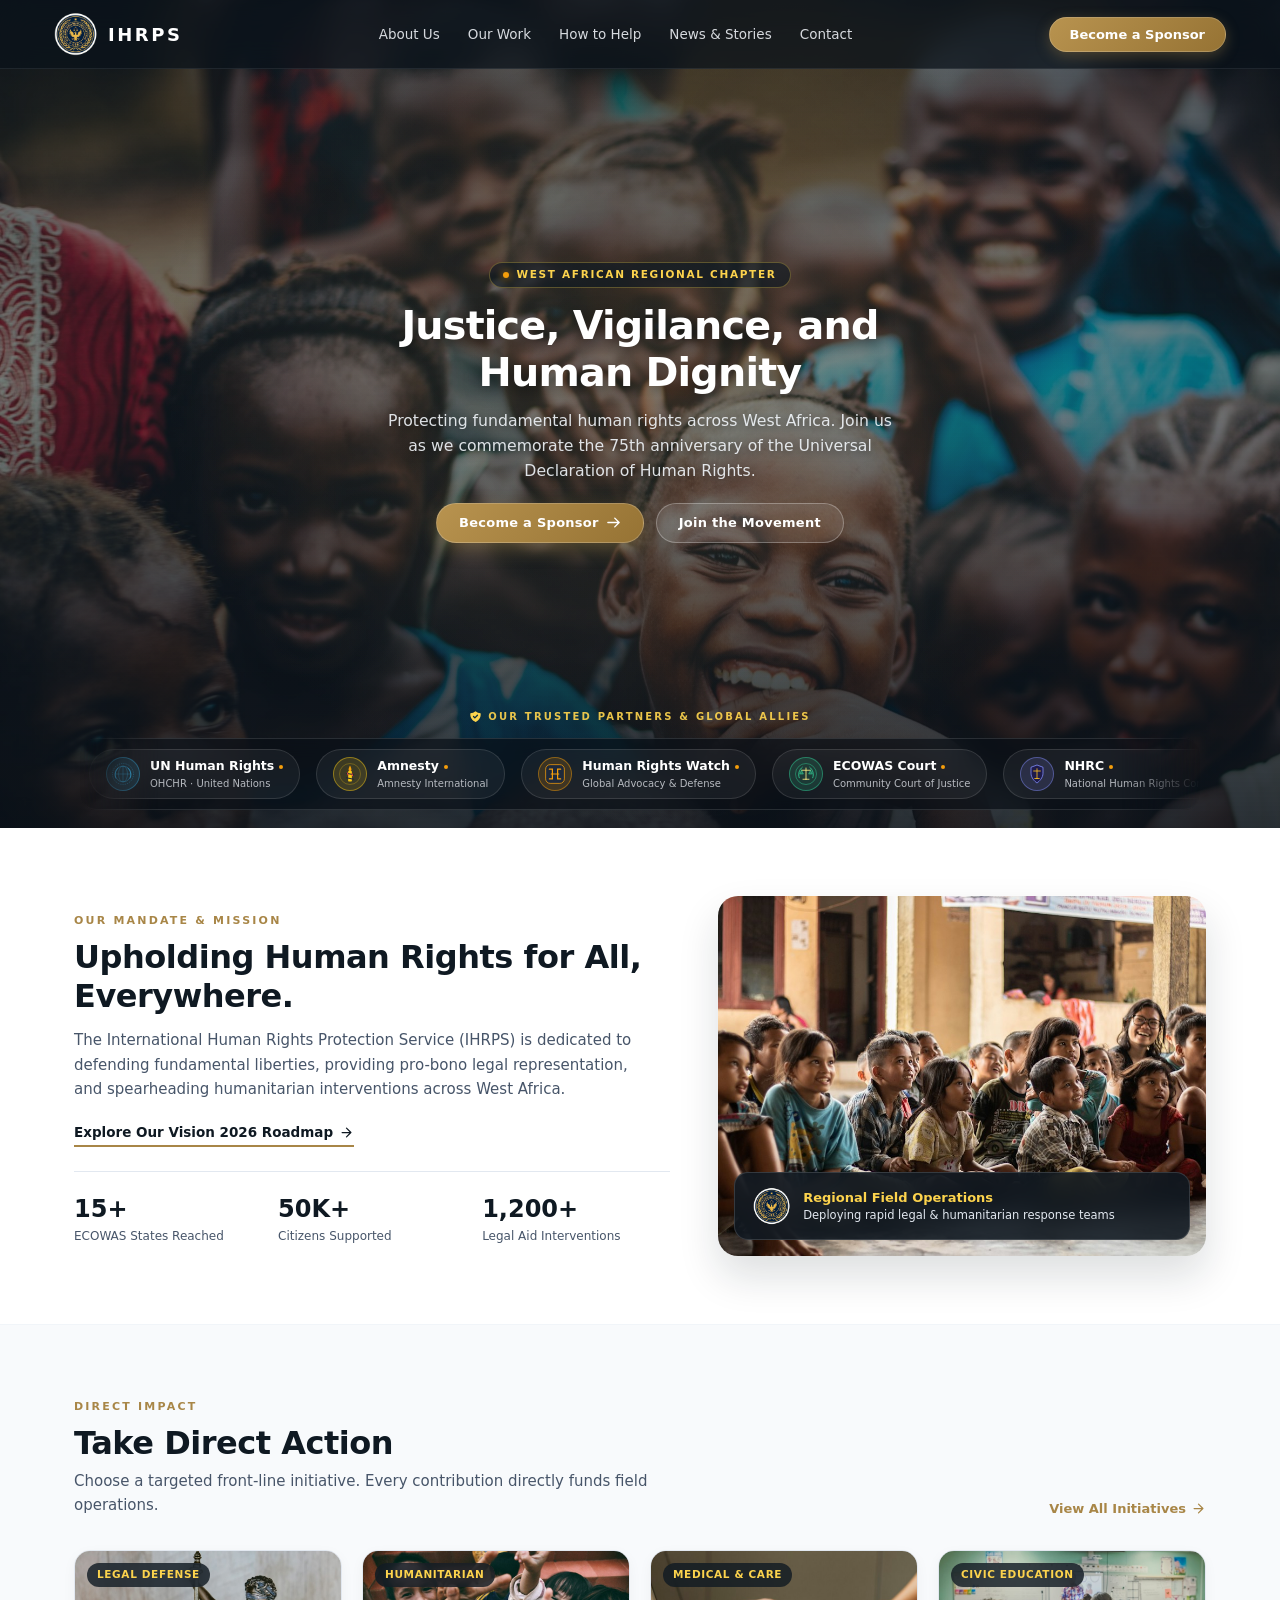
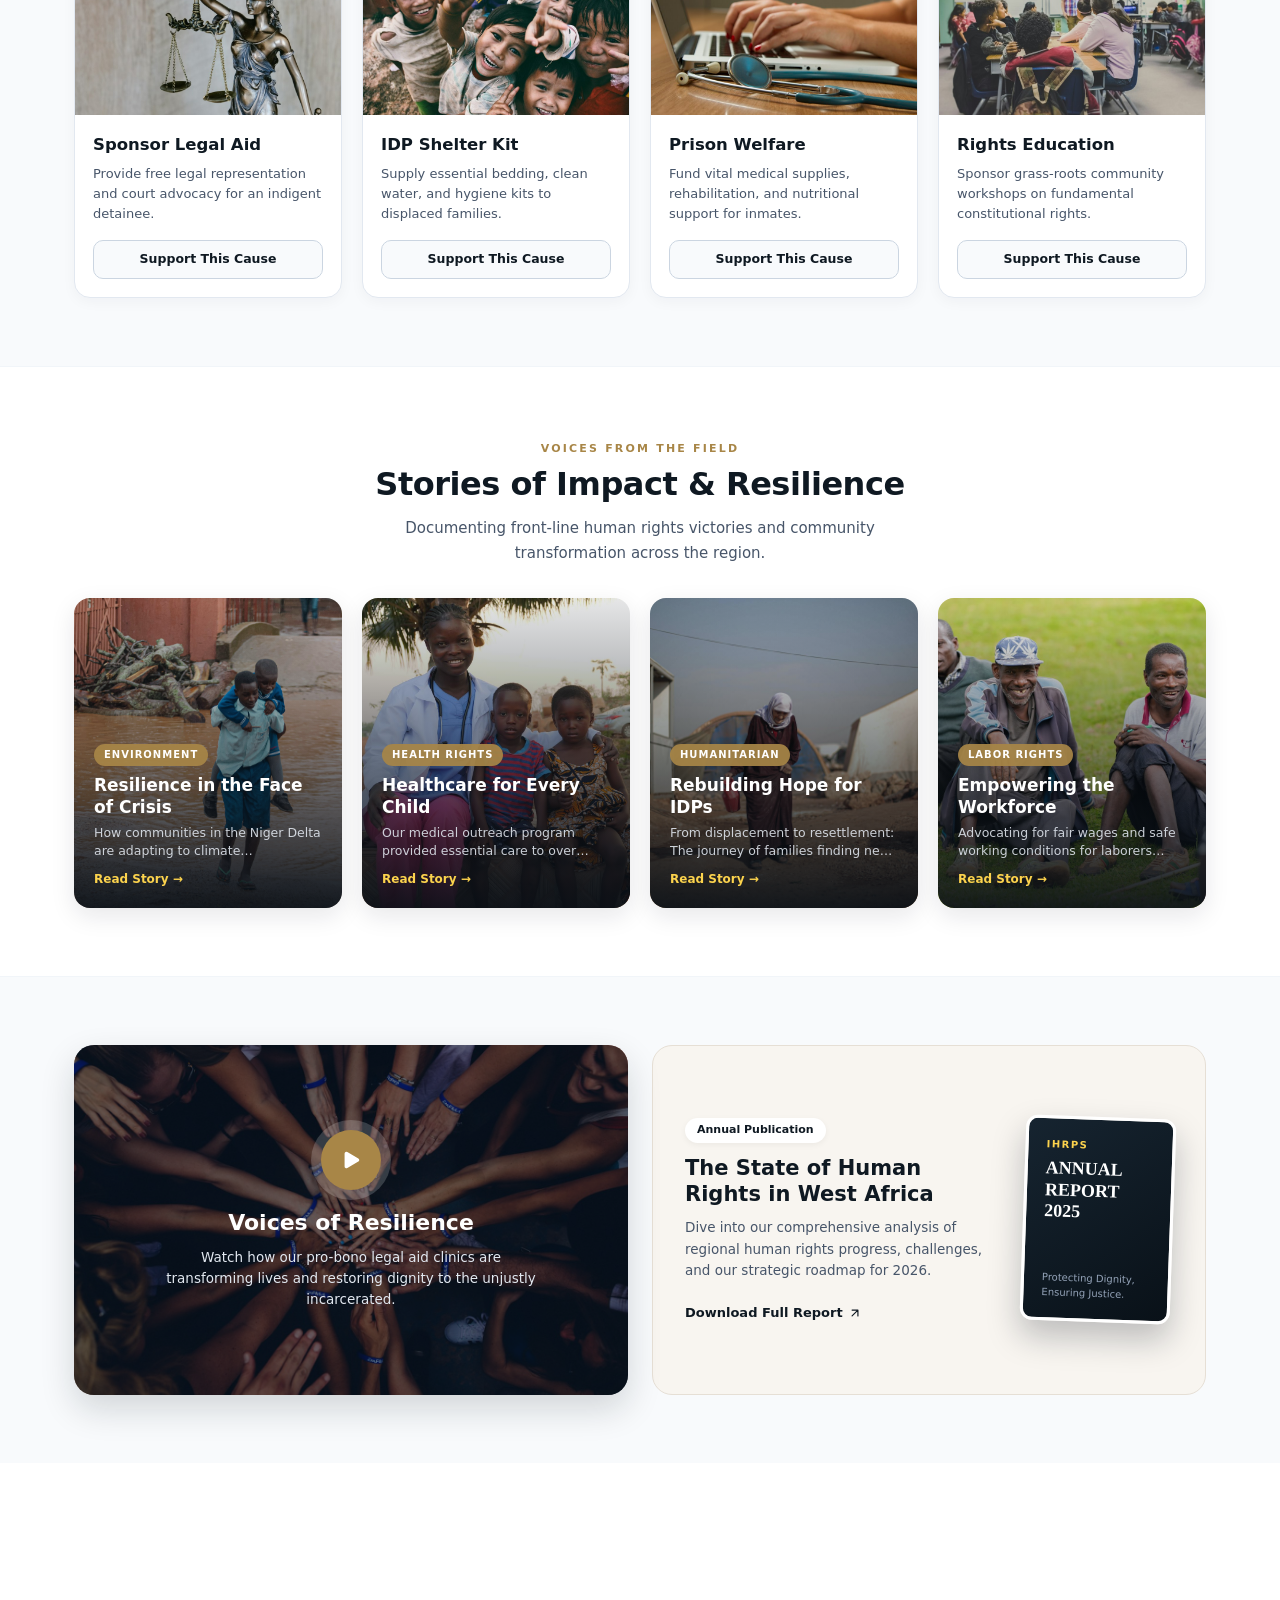
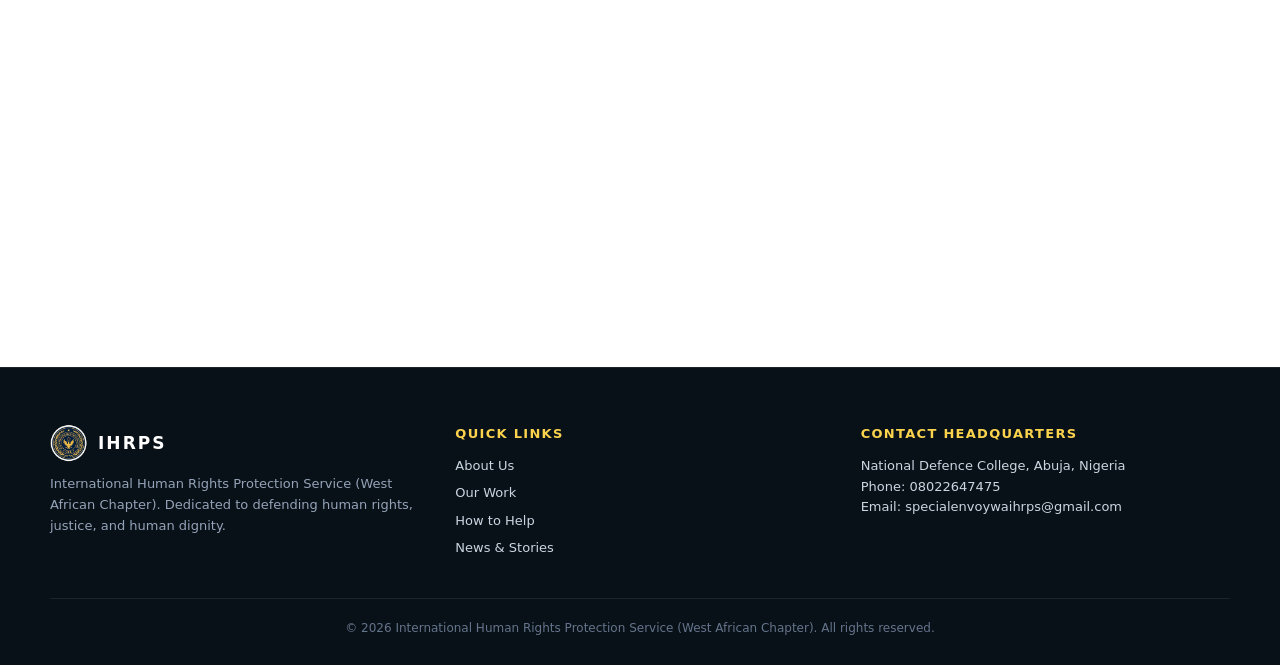
==== index.html @ 9aa24fe6 "Initial commit: IHRPS West Africa elevated interface and Vercel config" ====
<!DOCTYPE html>
<html lang="en" class="scroll-smooth">
<head>
  <meta charset="utf-8"/>
  <meta name="viewport" content="width=device-width, initial-scale=1"/>
  <title>International Human Rights Protection Service (West African Chapter)</title>
  <meta name="description" content="Promoting and protecting human rights, justice, vigilance, and human dignity across West Africa."/>
  <link rel="icon" href="/favicon.ico" sizes="256x256" type="image/x-icon"/>
  <link rel="icon" href="/icon.png" sizes="500x500" type="image/png"/>
  <link rel="stylesheet" href="/_next/static/chunks/30d98c4b17019f96.css"/>
  <style id="ihrps-elevated-design-system">
    :root {
      --primary: #0f1922;
      --primary-light: #162430;
      --accent: #a88647;
      --accent-bright: #d4af37;
      --accent-glow: rgba(168, 134, 71, 0.45);
      --text-dark: #0f172a;
      --text-muted: #475569;
    }

    * {
      box-sizing: border-box;
    }

    body {
      margin: 0;
      font-family: system-ui, -apple-system, 'Segoe UI', Roboto, Helvetica, Arial, sans-serif;
      color: var(--text-dark);
      background-color: #ffffff;
      overflow-x: hidden;
      -webkit-font-smoothing: antialiased;
    }

    /* ==========================================================================
       1. MINIMALIST CENTERED LOGO + CIRCLE LOADER (AUTO-OPENS SITE)
       ========================================================================== */
    #cinematic-welcome {
      position: fixed;
      inset: 0;
      z-index: 999999;
      background: radial-gradient(circle at center, #13202c 0%, #091118 65%, #04080c 100%);
      display: flex;
      align-items: center;
      justify-content: center;
      transition: opacity 0.65s cubic-bezier(0.16, 1, 0.3, 1), visibility 0.65s ease, transform 0.65s cubic-bezier(0.16, 1, 0.3, 1);
      /* Pure CSS automatic fallback so it ALWAYS opens even without JS */
      animation: cssAutoOpenSite 0.65s cubic-bezier(0.16, 1, 0.3, 1) 1.35s forwards;
      pointer-events: auto;
    }
    #cinematic-welcome.loader-hidden {
      opacity: 0 !important;
      visibility: hidden !important;
      transform: scale(1.04) !important;
      pointer-events: none !important;
    }
    @keyframes cssAutoOpenSite {
      0% { opacity: 1; visibility: visible; transform: scale(1); }
      99% { opacity: 0; visibility: hidden; transform: scale(1.04); pointer-events: none; }
      100% { opacity: 0; visibility: hidden; transform: scale(1.04); pointer-events: none; display: none; }
    }

    .loader-center-stage {
      position: relative;
      width: 124px;
      height: 124px;
      display: flex;
      align-items: center;
      justify-content: center;
    }
    .loader-ambient-halo {
      position: absolute;
      inset: -18px;
      border-radius: 50%;
      background: radial-gradient(circle, rgba(212, 175, 55, 0.28) 0%, transparent 70%);
      filter: blur(12px);
      animation: haloPulse 1.6s ease-in-out infinite alternate;
    }
    @keyframes haloPulse {
      0% { transform: scale(0.92); opacity: 0.6; }
      100% { transform: scale(1.12); opacity: 1; }
    }
    /* Outer Static Subtle Ring */
    .loader-ring-track {
      position: absolute;
      inset: 0;
      border-radius: 50%;
      border: 2.5px solid rgba(255, 255, 255, 0.08);
    }
    /* Spinning Golden Circle Loader */
    .loader-ring-spinner {
      position: absolute;
      inset: 0;
      border-radius: 50%;
      border: 2.5px solid transparent;
      border-top-color: #d4af37;
      border-right-color: rgba(212, 175, 55, 0.45);
      filter: drop-shadow(0 0 8px rgba(212, 175, 55, 0.6));
      animation: circleSpin 0.95s cubic-bezier(0.5, 0.15, 0.5, 0.85) infinite;
    }
    /* Counter-rotating inner accent arc */
    .loader-ring-inner {
      position: absolute;
      inset: 8px;
      border-radius: 50%;
      border: 1.5px solid transparent;
      border-bottom-color: rgba(255, 255, 255, 0.25);
      animation: circleSpinReverse 1.5s linear infinite;
    }
    @keyframes circleSpin {
      0% { transform: rotate(0deg); }
      100% { transform: rotate(360deg); }
    }
    @keyframes circleSpinReverse {
      0% { transform: rotate(360deg); }
      100% { transform: rotate(0deg); }
    }
    .loader-logo-img {
      width: 78px;
      height: 78px;
      object-fit: contain;
      position: relative;
      z-index: 2;
      filter: drop-shadow(0 4px 14px rgba(0, 0, 0, 0.5));
      animation: logoGentleBreath 1.4s ease-in-out infinite alternate;
    }
    @keyframes logoGentleBreath {
      0% { transform: scale(0.97); }
      100% { transform: scale(1.03); }
    }

    /* ==========================================================================
       2. REFINED NAVIGATION BAR
       ========================================================================== */
    .ihrps-navbar {
      position: fixed;
      top: 0;
      left: 0;
      right: 0;
      z-index: 1000;
      padding: 12px 0;
      background: rgba(11, 19, 27, 0.72);
      backdrop-filter: blur(16px);
      -webkit-backdrop-filter: blur(16px);
      border-bottom: 1px solid rgba(255, 255, 255, 0.08);
      transition: all 0.3s ease;
    }
    .ihrps-navbar.scrolled {
      padding: 8px 0;
      background: rgba(11, 19, 27, 0.94);
      box-shadow: 0 10px 30px rgba(0, 0, 0, 0.35);
    }
    .nav-container {
      max-width: 1220px;
      margin: 0 auto;
      padding: 0 24px;
      display: flex;
      align-items: center;
      justify-content: space-between;
    }
    .nav-brand {
      display: inline-flex;
      align-items: center;
      gap: 10px;
      text-decoration: none;
    }
    .nav-brand img {
      width: 44px;
      height: 44px;
      object-fit: contain;
      transition: transform 0.3s ease;
    }
    .nav-brand:hover img {
      transform: scale(1.06);
    }
    .nav-brand-text {
      font-size: 18px;
      font-weight: 800;
      letter-spacing: 0.14em;
      color: #ffffff;
      text-transform: uppercase;
    }
    .nav-links {
      display: flex;
      align-items: center;
      gap: 28px;
    }
    @media (max-width: 991px) {
      .nav-links, .nav-cta-wrap {
        display: none !important;
      }
    }
    .nav-link-item {
      color: rgba(241, 245, 249, 0.88);
      font-size: 13.5px;
      font-weight: 500;
      text-decoration: none;
      transition: color 0.2s ease;
      padding: 6px 0;
      display: inline-flex;
      align-items: center;
      gap: 4px;
    }
    .nav-link-item:hover {
      color: #fcd34d;
    }
    .nav-sponsor-btn {
      background: linear-gradient(135deg, #b8934f 0%, #967334 100%);
      color: #ffffff;
      font-size: 13px;
      font-weight: 600;
      padding: 9px 20px;
      border-radius: 9999px;
      text-decoration: none;
      border: 1px solid rgba(255, 255, 255, 0.18);
      box-shadow: 0 4px 14px rgba(168, 134, 71, 0.35);
      transition: all 0.25s ease;
    }
    .nav-sponsor-btn:hover {
      transform: translateY(-1px);
      box-shadow: 0 6px 20px rgba(168, 134, 71, 0.55);
      background: linear-gradient(135deg, #c6a15b 0%, #a88647 100%);
    }

    /* ==========================================================================
       3. HERO SECTION (SCALED DOWN ELEMENTS + PARTNER SLIDER)
       ========================================================================== */
    .hero-viewport {
      position: relative;
      min-height: 92vh;
      display: flex;
      flex-direction: column;
      justify-content: space-between;
      align-items: center;
      text-align: center;
      color: #ffffff;
      overflow: hidden;
      padding-top: 96px;
      padding-bottom: 18px;
    }
    .hero-bg-photo {
      position: absolute;
      inset: 0;
      background-image: url('/assets/african-kids-hope.jpg');
      background-size: cover;
      background-position: center 28%;
      background-repeat: no-repeat;
      z-index: 0;
      animation: heroKenBurns 26s ease-in-out infinite alternate;
      will-change: transform;
    }
    @keyframes heroKenBurns {
      0% { transform: scale(1.0); }
      100% { transform: scale(1.07); }
    }
    .hero-gradient-overlay {
      position: absolute;
      inset: 0;
      background: linear-gradient(
        180deg,
        rgba(8, 15, 23, 0.68) 0%,
        rgba(8, 15, 23, 0.48) 45%,
        rgba(8, 15, 23, 0.85) 100%
      );
      z-index: 1;
    }
    .hero-radial-glow {
      position: absolute;
      inset: 0;
      background: radial-gradient(circle at 50% 42%, rgba(168, 134, 71, 0.16) 0%, transparent 60%);
      z-index: 1;
    }

    /* Scaled-Down Center Box (Yellow Box Area) */
    .hero-center-box {
      position: relative;
      z-index: 10;
      max-width: 680px;
      margin: auto;
      padding: 20px 20px 10px 20px;
      animation: heroRevealUp 0.85s cubic-bezier(0.16, 1, 0.3, 1) 0.2s both;
    }
    @keyframes heroRevealUp {
      0% { opacity: 0; transform: translateY(20px); }
      100% { opacity: 1; transform: translateY(0); }
    }
    .hero-eyebrow {
      display: inline-flex;
      align-items: center;
      gap: 7px;
      padding: 4px 13px;
      border-radius: 9999px;
      background: rgba(15, 25, 34, 0.65);
      backdrop-filter: blur(10px);
      border: 1px solid rgba(252, 211, 77, 0.3);
      font-size: 10.5px;
      font-weight: 700;
      letter-spacing: 0.16em;
      text-transform: uppercase;
      color: #fcd34d;
      margin-bottom: 14px;
    }
    .hero-eyebrow-dot {
      width: 6px;
      height: 6px;
      border-radius: 50%;
      background: #f59e0b;
      box-shadow: 0 0 8px #f59e0b;
    }
    .hero-scaled-heading {
      font-size: clamp(1.65rem, 3.1vw, 2.55rem) !important;
      line-height: 1.18 !important;
      font-weight: 800 !important;
      letter-spacing: -0.02em !important;
      color: #ffffff !important;
      margin: 0 auto 12px auto !important;
      max-width: 620px !important;
      text-shadow: 0 4px 16px rgba(0, 0, 0, 0.55) !important;
    }
    .hero-scaled-subtext {
      font-size: clamp(0.85rem, 1.25vw, 0.98rem) !important;
      line-height: 1.6 !important;
      color: rgba(241, 245, 249, 0.9) !important;
      max-width: 510px !important;
      margin: 0 auto 20px auto !important;
      font-weight: 400 !important;
      text-shadow: 0 2px 8px rgba(0, 0, 0, 0.5) !important;
    }
    .hero-scaled-buttons {
      display: flex;
      align-items: center;
      justify-content: center;
      gap: 12px;
      flex-wrap: wrap;
    }
    .btn-primary-scaled {
      padding: 9px 22px !important;
      font-size: 13px !important;
      font-weight: 600 !important;
      letter-spacing: 0.02em !important;
      border-radius: 9999px !important;
      background: linear-gradient(135deg, #b8934f 0%, #967334 100%) !important;
      color: #ffffff !important;
      border: 1px solid rgba(255, 255, 255, 0.2) !important;
      box-shadow: 0 6px 18px rgba(168, 134, 71, 0.4) !important;
      transition: all 0.25s ease !important;
      display: inline-flex !important;
      align-items: center !important;
      gap: 7px !important;
      text-decoration: none !important;
    }
    .btn-primary-scaled:hover {
      transform: translateY(-2px) !important;
      box-shadow: 0 10px 24px rgba(168, 134, 71, 0.65) !important;
      background: linear-gradient(135deg, #c8a35c 0%, #a88647 100%) !important;
    }
    .btn-secondary-scaled {
      padding: 9px 22px !important;
      font-size: 13px !important;
      font-weight: 600 !important;
      letter-spacing: 0.02em !important;
      border-radius: 9999px !important;
      background: rgba(255, 255, 255, 0.1) !important;
      border: 1px solid rgba(255, 255, 255, 0.28) !important;
      color: #ffffff !important;
      backdrop-filter: blur(10px) !important;
      transition: all 0.25s ease !important;
      display: inline-flex !important;
      align-items: center !important;
      gap: 7px !important;
      text-decoration: none !important;
    }
    .btn-secondary-scaled:hover {
      background: rgba(255, 255, 255, 0.2) !important;
      border-color: rgba(255, 255, 255, 0.55) !important;
      transform: translateY(-2px) !important;
    }

    /* ==========================================================================
       4. TRUSTED PARTNERS SLIDER (GREEN BOX AREA)
       ========================================================================== */
    #trusted-partners-slider-section {
      width: 100%;
      position: relative;
      z-index: 20;
      margin-top: 16px;
    }
    .partners-label-wrap {
      margin-bottom: 8px;
      text-align: center;
    }
    .partners-label {
      display: inline-flex;
      align-items: center;
      gap: 6px;
      font-size: 10px;
      font-weight: 700;
      letter-spacing: 0.22em;
      text-transform: uppercase;
      color: rgba(252, 211, 77, 0.92);
    }
    .partners-marquee-wrapper {
      overflow: hidden;
      position: relative;
      width: 100%;
      max-width: 1120px;
      margin: 0 auto;
      padding: 10px 0;
      background: rgba(9, 16, 23, 0.68);
      backdrop-filter: blur(14px);
      -webkit-backdrop-filter: blur(14px);
      border: 1px solid rgba(255, 255, 255, 0.12);
      border-radius: 16px;
      box-shadow: 0 8px 28px rgba(0, 0, 0, 0.4);
      mask-image: linear-gradient(to right, transparent 0%, black 7%, black 93%, transparent 100%);
      -webkit-mask-image: linear-gradient(to right, transparent 0%, black 7%, black 93%, transparent 100%);
    }
    .partners-marquee-track {
      display: flex;
      width: max-content;
      animation: partnersScroll 26s linear infinite;
    }
    .partners-marquee-wrapper:hover .partners-marquee-track {
      animation-play-state: paused;
    }
    @keyframes partnersScroll {
      0% { transform: translateX(0); }
      100% { transform: translateX(-50%); }
    }
    .partner-card {
      display: inline-flex;
      align-items: center;
      gap: 10px;
      padding: 7px 16px;
      margin: 0 8px;
      background: rgba(255, 255, 255, 0.05);
      border: 1px solid rgba(255, 255, 255, 0.12);
      border-radius: 9999px;
      transition: all 0.25s ease;
      white-space: nowrap;
      cursor: pointer;
    }
    .partner-card:hover {
      background: rgba(255, 255, 255, 0.14);
      border-color: rgba(252, 211, 77, 0.55);
      transform: translateY(-2px);
    }
    .partner-logo-wrap {
      width: 34px;
      height: 34px;
      border-radius: 50%;
      border: 1px solid;
      display: flex;
      align-items: center;
      justify-content: center;
      flex-shrink: 0;
    }
    .partner-name {
      font-size: 12.5px;
      font-weight: 700;
      color: #ffffff;
      display: flex;
      align-items: center;
      gap: 5px;
    }
    .partner-dot {
      width: 4px;
      height: 4px;
      border-radius: 50%;
      background: #f59e0b;
    }
    .partner-sub {
      font-size: 10px;
      color: rgba(209, 213, 219, 0.85);
      font-weight: 500;
    }

    /* ==========================================================================
       5. UNIFIED PAGE SECTIONS (PROPORTIONAL SIZES, VISUALS & ANIMATIONS)
       ========================================================================== */
    .section-wrap {
      padding: 68px 24px;
      max-width: 1180px;
      margin: 0 auto;
    }
    .section-eyebrow {
      display: inline-block;
      font-size: 11px;
      font-weight: 700;
      letter-spacing: 0.2em;
      text-transform: uppercase;
      color: var(--accent);
      margin-bottom: 8px;
    }
    .section-heading {
      font-size: clamp(1.5rem, 2.5vw, 2.15rem);
      font-weight: 800;
      color: var(--primary);
      line-height: 1.22;
      margin: 0 0 12px 0;
      letter-spacing: -0.015em;
    }
    .section-desc {
      font-size: 15px;
      line-height: 1.65;
      color: var(--text-muted);
      max-width: 580px;
      margin: 0;
    }

    /* Scroll Reveal Animation Classes */
    .reveal-item {
      opacity: 0;
      transform: translateY(22px);
      transition: opacity 0.65s cubic-bezier(0.16, 1, 0.3, 1), transform 0.65s cubic-bezier(0.16, 1, 0.3, 1);
    }
    .reveal-item.is-visible {
      opacity: 1;
      transform: translateY(0);
    }

    /* Mission Split Grid */
    .mission-grid {
      display: grid;
      grid-template-columns: 1.1fr 0.9fr;
      gap: 48px;
      align-items: center;
    }
    @media (max-width: 900px) {
      .mission-grid {
        grid-template-columns: 1fr;
        gap: 32px;
      }
    }
    .stats-row {
      display: grid;
      grid-template-columns: repeat(3, 1fr);
      gap: 16px;
      margin-top: 24px;
      padding-top: 24px;
      border-top: 1px solid #e2e8f0;
    }
    .stat-box-num {
      font-size: 24px;
      font-weight: 800;
      color: var(--primary);
      line-height: 1.1;
    }
    .stat-box-label {
      font-size: 12px;
      color: var(--text-muted);
      margin-top: 4px;
      font-weight: 500;
    }
    .mission-visual-frame {
      position: relative;
      border-radius: 20px;
      overflow: hidden;
      box-shadow: 0 20px 40px rgba(15, 25, 34, 0.14);
      height: 360px;
    }
    .mission-visual-frame img {
      width: 100%;
      height: 100%;
      object-fit: cover;
      transition: transform 0.7s ease;
    }
    .mission-visual-frame:hover img {
      transform: scale(1.05);
    }
    .mission-float-badge {
      position: absolute;
      bottom: 16px;
      left: 16px;
      right: 16px;
      background: rgba(15, 25, 34, 0.88);
      backdrop-filter: blur(12px);
      padding: 14px 18px;
      border-radius: 14px;
      color: #ffffff;
      border: 1px solid rgba(255, 255, 255, 0.14);
      display: flex;
      align-items: center;
      gap: 12px;
    }

    /* Direct Action 4-Card Grid */
    .action-grid {
      display: grid;
      grid-template-columns: repeat(4, 1fr);
      gap: 20px;
      margin-top: 32px;
    }
    @media (max-width: 1024px) {
      .action-grid { grid-template-columns: repeat(2, 1fr); }
    }
    @media (max-width: 600px) {
      .action-grid { grid-template-columns: 1fr; }
    }
    .action-card {
      background: #ffffff;
      border-radius: 16px;
      overflow: hidden;
      border: 1px solid #e2e8f0;
      box-shadow: 0 4px 14px rgba(15, 23, 42, 0.04);
      display: flex;
      flex-direction: column;
      transition: all 0.3s cubic-bezier(0.16, 1, 0.3, 1);
    }
    .action-card:hover {
      transform: translateY(-6px);
      box-shadow: 0 18px 34px rgba(15, 23, 42, 0.1);
      border-color: rgba(168, 134, 71, 0.4);
    }
    .action-card-img-wrap {
      position: relative;
      height: 164px;
      overflow: hidden;
      background: #0f172a;
    }
    .action-card-img-wrap img {
      width: 100%;
      height: 100%;
      object-fit: cover;
      transition: transform 0.6s ease;
    }
    .action-card:hover .action-card-img-wrap img {
      transform: scale(1.08);
    }
    .action-card-tag {
      position: absolute;
      top: 12px;
      left: 12px;
      background: rgba(15, 25, 34, 0.8);
      backdrop-filter: blur(8px);
      color: #fcd34d;
      font-size: 10.5px;
      font-weight: 700;
      padding: 4px 10px;
      border-radius: 9999px;
      letter-spacing: 0.06em;
      text-transform: uppercase;
    }
    .action-card-body {
      padding: 18px;
      display: flex;
      flex-direction: column;
      flex-grow: 1;
    }
    .action-card-title {
      font-size: 16.5px;
      font-weight: 700;
      color: var(--primary);
      margin: 0 0 6px 0;
    }
    .action-card-text {
      font-size: 13px;
      line-height: 1.55;
      color: var(--text-muted);
      margin: 0 0 16px 0;
      flex-grow: 1;
    }
    .action-card-btn {
      width: 100%;
      padding: 9px 14px;
      border-radius: 10px;
      background: #f8fafc;
      border: 1px solid #cbd5e1;
      color: var(--primary);
      font-size: 12.5px;
      font-weight: 600;
      cursor: pointer;
      transition: all 0.25s ease;
      text-align: center;
      text-decoration: none;
      display: inline-block;
    }
    .action-card:hover .action-card-btn {
      background: var(--primary);
      color: #ffffff;
      border-color: var(--primary);
    }

    /* Stories of Impact 4-Card Grid */
    .stories-grid {
      display: grid;
      grid-template-columns: repeat(4, 1fr);
      gap: 20px;
      margin-top: 32px;
    }
    @media (max-width: 1024px) {
      .stories-grid { grid-template-columns: repeat(2, 1fr); }
    }
    @media (max-width: 600px) {
      .stories-grid { grid-template-columns: 1fr; }
    }
    .story-card {
      position: relative;
      height: 310px;
      border-radius: 16px;
      overflow: hidden;
      display: block;
      text-decoration: none;
      box-shadow: 0 8px 24px rgba(15, 23, 42, 0.1);
    }
    .story-card img {
      position: absolute;
      inset: 0;
      width: 100%;
      height: 100%;
      object-fit: cover;
      transition: transform 0.65s ease;
    }
    .story-card:hover img {
      transform: scale(1.08);
    }
    .story-card-overlay {
      position: absolute;
      inset: 0;
      background: linear-gradient(to top, rgba(9, 15, 22, 0.94) 0%, rgba(9, 15, 22, 0.45) 55%, rgba(9, 15, 22, 0.1) 100%);
      display: flex;
      flex-direction: column;
      justify-content: flex-end;
      padding: 20px;
    }
    .story-badge {
      align-self: flex-start;
      background: rgba(168, 134, 71, 0.92);
      color: #ffffff;
      font-size: 10px;
      font-weight: 700;
      letter-spacing: 0.1em;
      text-transform: uppercase;
      padding: 3.5px 10px;
      border-radius: 9999px;
      margin-bottom: 8px;
    }
    .story-title {
      font-size: 17px;
      font-weight: 700;
      color: #ffffff;
      margin: 0 0 6px 0;
      line-height: 1.3;
    }
    .story-excerpt {
      font-size: 12.5px;
      color: rgba(226, 232, 240, 0.88);
      margin: 0 0 10px 0;
      line-height: 1.45;
      display: -webkit-box;
      -webkit-line-clamp: 2;
      -webkit-box-orient: vertical;
      overflow: hidden;
    }
    .story-link {
      font-size: 12px;
      font-weight: 700;
      color: #fcd34d;
      display: inline-flex;
      align-items: center;
      gap: 5px;
    }

    /* Video & Annual Report Split Grid */
    .media-split-grid {
      display: grid;
      grid-template-columns: 1fr 1fr;
      gap: 24px;
      align-items: stretch;
    }
    @media (max-width: 900px) {
      .media-split-grid { grid-template-columns: 1fr; }
    }
    .video-feature-box {
      position: relative;
      border-radius: 20px;
      overflow: hidden;
      min-height: 350px;
      display: flex;
      align-items: center;
      justify-content: center;
      text-align: center;
      color: #ffffff;
      box-shadow: 0 14px 34px rgba(15, 25, 34, 0.16);
    }
    .video-feature-box img {
      position: absolute;
      inset: 0;
      width: 100%;
      height: 100%;
      object-fit: cover;
      transition: transform 0.7s ease;
    }
    .video-feature-box:hover img {
      transform: scale(1.06);
    }
    .video-play-btn {
      width: 60px;
      height: 60px;
      border-radius: 50%;
      background: var(--accent);
      color: #ffffff;
      display: flex;
      align-items: center;
      justify-content: center;
      margin: 0 auto 16px auto;
      box-shadow: 0 0 0 10px rgba(255, 255, 255, 0.18);
      transition: all 0.3s ease;
    }
    .video-feature-box:hover .video-play-btn {
      transform: scale(1.1);
      box-shadow: 0 0 0 14px rgba(212, 175, 55, 0.3);
    }
    .report-feature-box {
      background: #f8f5f0;
      border: 1px solid #e6dfd5;
      border-radius: 20px;
      padding: 32px;
      display: flex;
      align-items: center;
      gap: 28px;
    }
    @media (max-width: 600px) {
      .report-feature-box { flex-direction: column; text-align: center; }
    }
    .report-book-cover {
      width: 150px;
      height: 205px;
      flex-shrink: 0;
      background: linear-gradient(145deg, #162430 0%, #091118 100%);
      border-radius: 12px;
      border: 3px solid #ffffff;
      box-shadow: 0 16px 32px rgba(15, 25, 34, 0.25);
      padding: 18px;
      display: flex;
      flex-direction: column;
      justify-content: space-between;
      color: #ffffff;
      transform: rotate(2deg);
      transition: transform 0.4s ease;
    }
    .report-feature-box:hover .report-book-cover {
      transform: rotate(0deg) scale(1.03);
    }

    /* Event Banner Section */
    .event-banner {
      position: relative;
      background: var(--primary);
      color: #ffffff;
      padding: 64px 24px;
      overflow: hidden;
    }
    .event-bg-img {
      position: absolute;
      inset: 0;
      background-image: url('/assets/event-conference.jpg');
      background-size: cover;
      background-position: center;
      opacity: 0.16;
    }
    .event-cards-grid {
      display: grid;
      grid-template-columns: repeat(3, 1fr);
      gap: 18px;
      max-width: 820px;
      margin: 28px auto;
      text-align: left;
    }
    @media (max-width: 768px) {
      .event-cards-grid { grid-template-columns: 1fr; }
    }
    .event-info-tile {
      background: rgba(255, 255, 255, 0.07);
      backdrop-filter: blur(10px);
      border: 1px solid rgba(255, 255, 255, 0.14);
      padding: 18px 20px;
      border-radius: 14px;
    }
  </style>
</head>
<body>

  <!-- 1. MINIMALIST CENTERED LOGO + CIRCLE LOADER (NO EXTRA TEXT/BARS, OPENS AUTOMATICALLY) -->
  <div id="cinematic-welcome" aria-label="Loading site">
    <div class="loader-center-stage">
      <div class="loader-ambient-halo"></div>
      <div class="loader-ring-track"></div>
      <div class="loader-ring-spinner"></div>
      <div class="loader-ring-inner"></div>
      <img src="/assets/icon.png" alt="IHRPS Logo" class="loader-logo-img"/>
    </div>
  </div>

  <!-- 2. SLEEK PROPORTIONAL NAVIGATION BAR -->
  <header class="ihrps-navbar" id="main-navbar">
    <div class="nav-container">
      <a href="/" class="nav-brand">
        <img src="/assets/icon.png" alt="IHRPS Logo"/>
        <span class="nav-brand-text">IHRPS</span>
      </a>

      <nav class="nav-links">
        <a href="/about" class="nav-link-item">About Us</a>
        <a href="/our-work" class="nav-link-item">Our Work</a>
        <a href="/how-to-help" class="nav-link-item">How to Help</a>
        <a href="/news" class="nav-link-item">News &amp; Stories</a>
        <a href="/contact" class="nav-link-item">Contact</a>
      </nav>

      <div class="nav-cta-wrap">
        <a href="/how-to-help/sponsorship" class="nav-sponsor-btn">Become a Sponsor</a>
      </div>
    </div>
  </header>

  <main>
    <!-- 3. HERO SECTION (SCALED-DOWN ELEMENTS + TRUSTED PARTNERS SLIDER) -->
    <section class="hero-viewport">
      <div class="hero-bg-photo"></div>
      <div class="hero-gradient-overlay"></div>
      <div class="hero-radial-glow"></div>

      <div style="height: 8px;"></div>

      <!-- Scaled-Down Hero Centerpiece (Yellow Box) -->
      <div class="hero-center-box">
        <div class="hero-eyebrow">
          <span class="hero-eyebrow-dot"></span>
          <span>West African Regional Chapter</span>
        </div>

        <h1 class="hero-scaled-heading">
          Justice, Vigilance, and Human Dignity
        </h1>

        <p class="hero-scaled-subtext">
          Protecting fundamental human rights across West Africa. Join us as we commemorate the 75th anniversary of the Universal Declaration of Human Rights.
        </p>

        <div class="hero-scaled-buttons">
          <a href="/how-to-help/sponsorship" class="btn-primary-scaled">
            <span>Become a Sponsor</span>
            <svg width="15" height="15" fill="none" stroke="currentColor" viewBox="0 0 24 24"><path stroke-linecap="round" stroke-linejoin="round" stroke-width="2.2" d="M14 5l7 7m0 0l-7 7m7-7H3"/></svg>
          </a>
          <a href="/contact" class="btn-secondary-scaled">
            <span>Join the Movement</span>
          </a>
        </div>
      </div>

      <!-- Trusted Partners Slider (Green Box) -->
      <div id="trusted-partners-slider-section">
        <div class="partners-label-wrap">
          <span class="partners-label">
            <svg width="13" height="13" fill="#fcd34d" viewBox="0 0 20 20"><path fill-rule="evenodd" d="M2.166 4.999A11.954 11.954 0 0010 1.944 11.954 11.954 0 0017.834 5c.11.65.166 1.32.166 2.001 0 5.225-3.34 9.67-8 11.317C5.34 16.67 2 12.225 2 7c0-.682.057-1.35.166-2.001zm11.541 3.708a1 1 0 00-1.414-1.414L9 10.586 7.707 9.293a1 1 0 00-1.414 1.414l2 2a1 1 0 001.414 0l4-4z" clip-rule="evenodd"/></svg>
            Our Trusted Partners &amp; Global Allies
          </span>
        </div>

        <div class="partners-marquee-wrapper">
          <div class="partners-marquee-track">
            
        <div class="partner-card">
          <div class="partner-logo-wrap" style="background:rgba(56, 189, 248, 0.16);border-color:rgba(56, 189, 248, 0.45);">
            <svg class="w-6 h-6 text-sky-400 shrink-0" viewBox="0 0 64 64" fill="none" xmlns="http://www.w3.org/2000/svg">
  <circle cx="32" cy="32" r="28" stroke="#38bdf8" stroke-width="2" stroke-dasharray="3 3" opacity="0.55"/>
  <circle cx="32" cy="32" r="21" stroke="#38bdf8" stroke-width="1.5" opacity="0.8"/>
  <ellipse cx="32" cy="32" rx="12" ry="21" stroke="#38bdf8" stroke-width="1.3" opacity="0.7"/>
  <line x1="11" y1="32" x2="53" y2="32" stroke="#38bdf8" stroke-width="1.3" opacity="0.7"/>
  <line x1="32" y1="11" x2="32" y2="53" stroke="#38bdf8" stroke-width="1.3" opacity="0.7"/>
  <path d="M13 43C9 35 11 23 19 16M51 43C55 35 53 23 45 16" stroke="#38bdf8" stroke-width="2.5" stroke-linecap="round"/>
</svg>
          </div>
          <div style="text-align:left;">
            <div class="partner-name">
              <span>UN Human Rights</span>
              <span class="partner-dot"></span>
            </div>
            <div class="partner-sub">OHCHR · United Nations</div>
          </div>
        </div>
        <div class="partner-card">
          <div class="partner-logo-wrap" style="background:rgba(250, 204, 21, 0.16);border-color:rgba(250, 204, 21, 0.45);">
            <svg class="w-6 h-6 text-yellow-400 shrink-0" viewBox="0 0 64 64" fill="none" xmlns="http://www.w3.org/2000/svg">
  <circle cx="32" cy="32" r="28" stroke="#facc15" stroke-width="1.6" opacity="0.45"/>
  <rect x="27" y="24" width="10" height="28" rx="2" fill="#facc15"/>
  <path d="M32 9C35 15 37 19 35 23C33 25 31 25 29 23C27 19 29 15 32 9Z" fill="#f59e0b"/>
  <path d="M22 30L42 34M22 42L42 46" stroke="#1f2937" stroke-width="2.8" stroke-linecap="round"/>
  <path d="M25 29L27 35M37 31L39 37" stroke="#ef4444" stroke-width="2.6" stroke-linecap="round"/>
</svg>
          </div>
          <div style="text-align:left;">
            <div class="partner-name">
              <span>Amnesty</span>
              <span class="partner-dot"></span>
            </div>
            <div class="partner-sub">Amnesty International</div>
          </div>
        </div>
        <div class="partner-card">
          <div class="partner-logo-wrap" style="background:rgba(245, 158, 11, 0.16);border-color:rgba(245, 158, 11, 0.45);">
            <svg class="w-6 h-6 text-amber-400 shrink-0" viewBox="0 0 64 64" fill="none" xmlns="http://www.w3.org/2000/svg">
  <rect x="7" y="7" width="50" height="50" rx="12" fill="#1e293b" stroke="#f59e0b" stroke-width="2"/>
  <path d="M17 19H25V45H17M47 19H39V45H47M22 32H42" stroke="#f59e0b" stroke-width="3.2" stroke-linecap="round"/>
</svg>
          </div>
          <div style="text-align:left;">
            <div class="partner-name">
              <span>Human Rights Watch</span>
              <span class="partner-dot"></span>
            </div>
            <div class="partner-sub">Global Advocacy & Defense</div>
          </div>
        </div>
        <div class="partner-card">
          <div class="partner-logo-wrap" style="background:rgba(52, 211, 153, 0.16);border-color:rgba(52, 211, 153, 0.45);">
            <svg class="w-6 h-6 text-emerald-400 shrink-0" viewBox="0 0 64 64" fill="none" xmlns="http://www.w3.org/2000/svg">
  <circle cx="32" cy="32" r="28" stroke="#34d399" stroke-width="1.8" opacity="0.65"/>
  <path d="M14 42C10 32 14 20 22 14M50 42C54 32 50 20 42 14" stroke="#34d399" stroke-width="2.2" stroke-linecap="round"/>
  <path d="M32 16V46M20 22H44M32 46H24M32 46H40" stroke="#fef08a" stroke-width="2.2" stroke-linecap="round"/>
  <path d="M20 22L15 32H25L20 22ZM44 22L39 32H49L44 22Z" fill="#34d399" fill-opacity="0.4" stroke="#34d399" stroke-width="1.4"/>
</svg>
          </div>
          <div style="text-align:left;">
            <div class="partner-name">
              <span>ECOWAS Court</span>
              <span class="partner-dot"></span>
            </div>
            <div class="partner-sub">Community Court of Justice</div>
          </div>
        </div>
        <div class="partner-card">
          <div class="partner-logo-wrap" style="background:rgba(129, 140, 248, 0.16);border-color:rgba(129, 140, 248, 0.45);">
            <svg class="w-6 h-6 text-indigo-400 shrink-0" viewBox="0 0 64 64" fill="none" xmlns="http://www.w3.org/2000/svg">
  <path d="M32 8L48 14V30C48 42 38 52 32 56C26 52 16 42 16 30V14L32 8Z" fill="#1e1b4b" stroke="#818cf8" stroke-width="2.2"/>
  <path d="M32 18V44M23 24H41M32 44H26M32 44H38" stroke="#fbbf24" stroke-width="2.2" stroke-linecap="round"/>
</svg>
          </div>
          <div style="text-align:left;">
            <div class="partner-name">
              <span>NHRC</span>
              <span class="partner-dot"></span>
            </div>
            <div class="partner-sub">National Human Rights Commission</div>
          </div>
        </div>
            
        <div class="partner-card">
          <div class="partner-logo-wrap" style="background:rgba(56, 189, 248, 0.16);border-color:rgba(56, 189, 248, 0.45);">
            <svg class="w-6 h-6 text-sky-400 shrink-0" viewBox="0 0 64 64" fill="none" xmlns="http://www.w3.org/2000/svg">
  <circle cx="32" cy="32" r="28" stroke="#38bdf8" stroke-width="2" stroke-dasharray="3 3" opacity="0.55"/>
  <circle cx="32" cy="32" r="21" stroke="#38bdf8" stroke-width="1.5" opacity="0.8"/>
  <ellipse cx="32" cy="32" rx="12" ry="21" stroke="#38bdf8" stroke-width="1.3" opacity="0.7"/>
  <line x1="11" y1="32" x2="53" y2="32" stroke="#38bdf8" stroke-width="1.3" opacity="0.7"/>
  <line x1="32" y1="11" x2="32" y2="53" stroke="#38bdf8" stroke-width="1.3" opacity="0.7"/>
  <path d="M13 43C9 35 11 23 19 16M51 43C55 35 53 23 45 16" stroke="#38bdf8" stroke-width="2.5" stroke-linecap="round"/>
</svg>
          </div>
          <div style="text-align:left;">
            <div class="partner-name">
              <span>UN Human Rights</span>
              <span class="partner-dot"></span>
            </div>
            <div class="partner-sub">OHCHR · United Nations</div>
          </div>
        </div>
        <div class="partner-card">
          <div class="partner-logo-wrap" style="background:rgba(250, 204, 21, 0.16);border-color:rgba(250, 204, 21, 0.45);">
            <svg class="w-6 h-6 text-yellow-400 shrink-0" viewBox="0 0 64 64" fill="none" xmlns="http://www.w3.org/2000/svg">
  <circle cx="32" cy="32" r="28" stroke="#facc15" stroke-width="1.6" opacity="0.45"/>
  <rect x="27" y="24" width="10" height="28" rx="2" fill="#facc15"/>
  <path d="M32 9C35 15 37 19 35 23C33 25 31 25 29 23C27 19 29 15 32 9Z" fill="#f59e0b"/>
  <path d="M22 30L42 34M22 42L42 46" stroke="#1f2937" stroke-width="2.8" stroke-linecap="round"/>
  <path d="M25 29L27 35M37 31L39 37" stroke="#ef4444" stroke-width="2.6" stroke-linecap="round"/>
</svg>
          </div>
          <div style="text-align:left;">
            <div class="partner-name">
              <span>Amnesty</span>
              <span class="partner-dot"></span>
            </div>
            <div class="partner-sub">Amnesty International</div>
          </div>
        </div>
        <div class="partner-card">
          <div class="partner-logo-wrap" style="background:rgba(245, 158, 11, 0.16);border-color:rgba(245, 158, 11, 0.45);">
            <svg class="w-6 h-6 text-amber-400 shrink-0" viewBox="0 0 64 64" fill="none" xmlns="http://www.w3.org/2000/svg">
  <rect x="7" y="7" width="50" height="50" rx="12" fill="#1e293b" stroke="#f59e0b" stroke-width="2"/>
  <path d="M17 19H25V45H17M47 19H39V45H47M22 32H42" stroke="#f59e0b" stroke-width="3.2" stroke-linecap="round"/>
</svg>
          </div>
          <div style="text-align:left;">
            <div class="partner-name">
              <span>Human Rights Watch</span>
              <span class="partner-dot"></span>
            </div>
            <div class="partner-sub">Global Advocacy & Defense</div>
          </div>
        </div>
        <div class="partner-card">
          <div class="partner-logo-wrap" style="background:rgba(52, 211, 153, 0.16);border-color:rgba(52, 211, 153, 0.45);">
            <svg class="w-6 h-6 text-emerald-400 shrink-0" viewBox="0 0 64 64" fill="none" xmlns="http://www.w3.org/2000/svg">
  <circle cx="32" cy="32" r="28" stroke="#34d399" stroke-width="1.8" opacity="0.65"/>
  <path d="M14 42C10 32 14 20 22 14M50 42C54 32 50 20 42 14" stroke="#34d399" stroke-width="2.2" stroke-linecap="round"/>
  <path d="M32 16V46M20 22H44M32 46H24M32 46H40" stroke="#fef08a" stroke-width="2.2" stroke-linecap="round"/>
  <path d="M20 22L15 32H25L20 22ZM44 22L39 32H49L44 22Z" fill="#34d399" fill-opacity="0.4" stroke="#34d399" stroke-width="1.4"/>
</svg>
          </div>
          <div style="text-align:left;">
            <div class="partner-name">
              <span>ECOWAS Court</span>
              <span class="partner-dot"></span>
            </div>
            <div class="partner-sub">Community Court of Justice</div>
          </div>
        </div>
        <div class="partner-card">
          <div class="partner-logo-wrap" style="background:rgba(129, 140, 248, 0.16);border-color:rgba(129, 140, 248, 0.45);">
            <svg class="w-6 h-6 text-indigo-400 shrink-0" viewBox="0 0 64 64" fill="none" xmlns="http://www.w3.org/2000/svg">
  <path d="M32 8L48 14V30C48 42 38 52 32 56C26 52 16 42 16 30V14L32 8Z" fill="#1e1b4b" stroke="#818cf8" stroke-width="2.2"/>
  <path d="M32 18V44M23 24H41M32 44H26M32 44H38" stroke="#fbbf24" stroke-width="2.2" stroke-linecap="round"/>
</svg>
          </div>
          <div style="text-align:left;">
            <div class="partner-name">
              <span>NHRC</span>
              <span class="partner-dot"></span>
            </div>
            <div class="partner-sub">National Human Rights Commission</div>
          </div>
        </div>
          </div>
        </div>
      </div>
    </section>

    <!-- 4. OUR MISSION & IMPACT SECTION (REFINED 2-COLUMN SPLIT WITH VISUALS) -->
    <section class="section-wrap reveal-item">
      <div class="mission-grid">
        <div>
          <span class="section-eyebrow">Our Mandate &amp; Mission</span>
          <h2 class="section-heading">Upholding Human Rights for All, Everywhere.</h2>
          <p class="section-desc" style="margin-bottom: 18px;">
            The International Human Rights Protection Service (IHRPS) is dedicated to defending fundamental liberties, providing pro-bono legal representation, and spearheading humanitarian interventions across West Africa.
          </p>
          <a href="/about" style="display:inline-flex;align-items:center;gap:6px;font-size:13.5px;font-weight:700;color:var(--primary);text-decoration:none;border-bottom:2px solid var(--accent);padding-bottom:3px;">
            <span>Explore Our Vision 2026 Roadmap</span>
            <svg width="15" height="15" fill="none" stroke="currentColor" viewBox="0 0 24 24"><path stroke-linecap="round" stroke-linejoin="round" stroke-width="2" d="M5 12h14m-7-7l7 7-7 7"/></svg>
          </a>

          <div class="stats-row">
            <div>
              <div class="stat-box-num">15+</div>
              <div class="stat-box-label">ECOWAS States Reached</div>
            </div>
            <div>
              <div class="stat-box-num">50K+</div>
              <div class="stat-box-label">Citizens Supported</div>
            </div>
            <div>
              <div class="stat-box-num">1,200+</div>
              <div class="stat-box-label">Legal Aid Interventions</div>
            </div>
          </div>
        </div>

        <div class="mission-visual-frame">
          <img src="/assets/mission-community.jpg" alt="IHRPS Field Operations in West Africa"/>
          <div class="mission-float-badge">
            <img src="/assets/icon.png" alt="Seal" style="width:38px;height:38px;object-fit:contain;flex-shrink:0;"/>
            <div>
              <div style="font-size:13px;font-weight:700;color:#fcd34d;">Regional Field Operations</div>
              <div style="font-size:11.5px;color:#e2e8f0;">Deploying rapid legal &amp; humanitarian response teams</div>
            </div>
          </div>
        </div>
      </div>
    </section>

    <!-- 5. TAKE DIRECT ACTION (4 PHOTOGRAPHIC CAUSE CARDS) -->
    <section style="background:#f8fafc;border-top:1px solid #f1f5f9;border-bottom:1px solid #f1f5f9;">
      <div class="section-wrap reveal-item">
        <div style="display:flex;justify-content:space-between;align-items:flex-end;flex-wrap:wrap;gap:16px;">
          <div>
            <span class="section-eyebrow">Direct Impact</span>
            <h2 class="section-heading" style="margin-bottom:6px;">Take Direct Action</h2>
            <p class="section-desc">Choose a targeted front-line initiative. Every contribution directly funds field operations.</p>
          </div>
          <a href="/how-to-help" style="font-size:13px;font-weight:700;color:var(--accent);text-decoration:none;display:inline-flex;align-items:center;gap:5px;">
            <span>View All Initiatives</span>
            <svg width="15" height="15" fill="none" stroke="currentColor" viewBox="0 0 24 24"><path stroke-linecap="round" stroke-linejoin="round" stroke-width="2" d="M5 12h14m-7-7l7 7-7 7"/></svg>
          </a>
        </div>

        <div class="action-grid">
          <!-- Card 1 -->
          <div class="action-card">
            <div class="action-card-img-wrap">
              <img src="/assets/legal-aid.jpg" alt="Sponsor Legal Aid"/>
              <span class="action-card-tag">Legal Defense</span>
            </div>
            <div class="action-card-body">
              <h3 class="action-card-title">Sponsor Legal Aid</h3>
              <p class="action-card-text">Provide free legal representation and court advocacy for an indigent detainee.</p>
              <a href="/how-to-help/sponsorship" class="action-card-btn">Support This Cause</a>
            </div>
          </div>

          <!-- Card 2 -->
          <div class="action-card">
            <div class="action-card-img-wrap">
              <img src="/assets/idp-shelter.jpg" alt="IDP Shelter Kit"/>
              <span class="action-card-tag">Humanitarian</span>
            </div>
            <div class="action-card-body">
              <h3 class="action-card-title">IDP Shelter Kit</h3>
              <p class="action-card-text">Supply essential bedding, clean water, and hygiene kits to displaced families.</p>
              <a href="/how-to-help/sponsorship" class="action-card-btn">Support This Cause</a>
            </div>
          </div>

          <!-- Card 3 -->
          <div class="action-card">
            <div class="action-card-img-wrap">
              <img src="/assets/prison-welfare.jpg" alt="Prison Welfare"/>
              <span class="action-card-tag">Medical &amp; Care</span>
            </div>
            <div class="action-card-body">
              <h3 class="action-card-title">Prison Welfare</h3>
              <p class="action-card-text">Fund vital medical supplies, rehabilitation, and nutritional support for inmates.</p>
              <a href="/how-to-help/sponsorship" class="action-card-btn">Support This Cause</a>
            </div>
          </div>

          <!-- Card 4 -->
          <div class="action-card">
            <div class="action-card-img-wrap">
              <img src="/assets/rights-education.jpg" alt="Rights Education"/>
              <span class="action-card-tag">Civic Education</span>
            </div>
            <div class="action-card-body">
              <h3 class="action-card-title">Rights Education</h3>
              <p class="action-card-text">Sponsor grass-roots community workshops on fundamental constitutional rights.</p>
              <a href="/how-to-help/sponsorship" class="action-card-btn">Support This Cause</a>
            </div>
          </div>
        </div>
      </div>
    </section>

    <!-- 6. VOICES FROM THE FIELD (4 DOCUMENTARY STORY CARDS) -->
    <section class="section-wrap reveal-item">
      <div style="text-align:center;max-width:600px;margin:0 auto;">
        <span class="section-eyebrow">Voices from the Field</span>
        <h2 class="section-heading">Stories of Impact &amp; Resilience</h2>
        <p class="section-desc" style="margin:0 auto;">Documenting front-line human rights victories and community transformation across the region.</p>
      </div>

      <div class="stories-grid">
        <a href="/news" class="story-card">
          <img src="/assets/africa-floods-kids.jpg" alt="Climate Resilience"/>
          <div class="story-card-overlay">
            <span class="story-badge">Environment</span>
            <h3 class="story-title">Resilience in the Face of Crisis</h3>
            <p class="story-excerpt">How communities in the Niger Delta are adapting to climate displacement and recurring floods.</p>
            <span class="story-link">Read Story &rarr;</span>
          </div>
        </a>

        <a href="/news" class="story-card">
          <img src="/assets/medical-aid-advocacy.jpg" alt="Healthcare Outreach"/>
          <div class="story-card-overlay">
            <span class="story-badge">Health Rights</span>
            <h3 class="story-title">Healthcare for Every Child</h3>
            <p class="story-excerpt">Our medical outreach program provided essential care to over 5,000 children in underserved areas.</p>
            <span class="story-link">Read Story &rarr;</span>
          </div>
        </a>

        <a href="/news" class="story-card">
          <img src="/assets/african-idp-camp.jpg" alt="IDP Resettlement"/>
          <div class="story-card-overlay">
            <span class="story-badge">Humanitarian</span>
            <h3 class="story-title">Rebuilding Hope for IDPs</h3>
            <p class="story-excerpt">From displacement to resettlement: The journey of families finding new homes and dignity.</p>
            <span class="story-link">Read Story &rarr;</span>
          </div>
        </a>

        <a href="/news" class="story-card">
          <img src="/assets/african-workers.jpg" alt="Labor Rights"/>
          <div class="story-card-overlay">
            <span class="story-badge">Labor Rights</span>
            <h3 class="story-title">Empowering the Workforce</h3>
            <p class="story-excerpt">Advocating for fair wages and safe working conditions for laborers across West Africa.</p>
            <span class="story-link">Read Story &rarr;</span>
          </div>
        </a>
      </div>
    </section>

    <!-- 7. VIDEO FEATURE & ANNUAL REPORT -->
    <section style="background:#f8fafc;border-top:1px solid #f1f5f9;">
      <div class="section-wrap reveal-item">
        <div class="media-split-grid">
          <div class="video-feature-box">
            <img src="/assets/video-placeholder.jpg" alt="Voices of Resilience Documentary"/>
            <div style="position:absolute;inset:0;background:rgba(10,18,26,0.55);"></div>
            <div style="position:relative;z-index:2;padding:28px;max-width:440px;">
              <div class="video-play-btn">
                <svg width="22" height="22" fill="currentColor" viewBox="0 0 24 24"><path d="M5 5a2 2 0 0 1 3.008-1.728l11.997 6.998a2 2 0 0 1 .003 3.458l-12 7A2 2 0 0 1 5 19z"/></svg>
              </div>
              <h3 style="font-size:22px;font-weight:800;margin:0 0 8px 0;">Voices of Resilience</h3>
              <p style="font-size:13.5px;color:#e2e8f0;line-height:1.55;margin:0;">
                Watch how our pro-bono legal aid clinics are transforming lives and restoring dignity to the unjustly incarcerated.
              </p>
            </div>
          </div>

          <div class="report-feature-box">
            <div style="flex:1;">
              <span style="display:inline-block;background:#ffffff;padding:4px 12px;border-radius:9999px;font-size:11px;font-weight:700;color:var(--primary);margin-bottom:12px;box-shadow:0 2px 6px rgba(0,0,0,0.05);">
                Annual Publication
              </span>
              <h3 style="font-size:21px;font-weight:800;color:var(--primary);margin:0 0 10px 0;line-height:1.25;">
                The State of Human Rights in West Africa
              </h3>
              <p style="font-size:13.5px;color:var(--text-muted);line-height:1.6;margin:0 0 18px 0;">
                Dive into our comprehensive analysis of regional human rights progress, challenges, and our strategic roadmap for 2026.
              </p>
              <a href="/about" style="font-size:13px;font-weight:700;color:var(--primary);text-decoration:none;display:inline-flex;align-items:center;gap:5px;">
                <span>Download Full Report</span>
                <svg width="14" height="14" fill="none" stroke="currentColor" viewBox="0 0 24 24"><path stroke-linecap="round" stroke-linejoin="round" stroke-width="2" d="M7 17L17 7M7 7h10v10"/></svg>
              </a>
            </div>

            <div class="report-book-cover">
              <div>
                <div style="font-size:10px;font-weight:800;color:#fcd34d;letter-spacing:0.15em;">IHRPS</div>
                <div style="font-size:18px;font-weight:800;line-height:1.2;margin-top:6px;font-family:serif;">ANNUAL<br/>REPORT<br/>2025</div>
              </div>
              <div style="font-size:10px;color:#94a3b8;">Protecting Dignity,<br/>Ensuring Justice.</div>
            </div>
          </div>
        </div>
      </div>
    </section>

    <!-- 8. UPCOMING MAJOR EVENT BANNER -->
    <section class="event-banner reveal-item">
      <div class="event-bg-img"></div>
      <div style="position:relative;z-index:2;max-width:960px;margin:0 auto;text-align:center;">
        <span style="display:inline-block;background:var(--accent);color:#ffffff;font-size:10.5px;font-weight:700;letter-spacing:0.16em;text-transform:uppercase;padding:5px 14px;border-radius:9999px;margin-bottom:14px;">
          Upcoming Major Summit
        </span>
        <h2 style="font-size:clamp(1.6rem, 3vw, 2.4rem);font-weight:800;margin:0 0 10px 0;">
          International Human Rights Summit
        </h2>
        <p style="font-size:15px;color:#cbd5e1;max-width:560px;margin:0 auto;">
          &ldquo;Human Rights: Our Everyday Essentials&rdquo; &mdash; A regional assembly celebrating dignity, justice, and constitutional equality.
        </p>

        <div class="event-cards-grid">
          <div class="event-info-tile">
            <div style="font-size:11px;font-weight:700;color:#fcd34d;text-transform:uppercase;margin-bottom:4px;">When</div>
            <div style="font-size:17px;font-weight:800;">Dec 10&ndash;13</div>
            <div style="font-size:12px;color:#94a3b8;">10:00 AM Prompt</div>
          </div>
          <div class="event-info-tile">
            <div style="font-size:11px;font-weight:700;color:#fcd34d;text-transform:uppercase;margin-bottom:4px;">Where</div>
            <div style="font-size:17px;font-weight:800;">National Defence College</div>
            <div style="font-size:12px;color:#94a3b8;">Abuja, Nigeria</div>
          </div>
          <div class="event-info-tile">
            <div style="font-size:11px;font-weight:700;color:#fcd34d;text-transform:uppercase;margin-bottom:4px;">Highlights</div>
            <div style="font-size:17px;font-weight:800;">Awards &amp; IDP Support</div>
            <div style="font-size:12px;color:#94a3b8;">Regional Welfare Flag-off</div>
          </div>
        </div>

        <div class="hero-scaled-buttons">
          <a href="/how-to-help/sponsorship" class="btn-primary-scaled">Sponsorship Packages</a>
          <a href="/contact" class="btn-secondary-scaled">Register Attendance</a>
        </div>
      </div>
    </section>
  </main>

  <!-- 9. FOOTER -->
  <footer style="background:#091118;color:#ffffff;padding:56px 24px 28px 24px;border-top:1px solid rgba(255,255,255,0.08);">
    <div style="max-width:1180px;margin:0 auto;">
      <div style="display:grid;grid-template-columns:repeat(auto-fit, minmax(220px, 1fr));gap:36px;margin-bottom:40px;">
        <div>
          <div style="display:flex;align-items:center;gap:10px;margin-bottom:12px;">
            <img src="/assets/icon.png" alt="IHRPS" style="width:38px;height:38px;object-fit:contain;"/>
            <span style="font-size:17px;font-weight:800;letter-spacing:0.12em;">IHRPS</span>
          </div>
          <p style="font-size:13px;color:#94a3b8;line-height:1.6;margin:0;">
            International Human Rights Protection Service (West African Chapter). Dedicated to defending human rights, justice, and human dignity.
          </p>
        </div>

        <div>
          <h4 style="font-size:13px;font-weight:700;color:#fcd34d;text-transform:uppercase;letter-spacing:0.1em;margin:0 0 12px 0;">Quick Links</h4>
          <ul style="list-style:none;padding:0;margin:0;display:flex;flex-direction:column;gap:8px;font-size:13px;">
            <li><a href="/about" style="color:#cbd5e1;text-decoration:none;">About Us</a></li>
            <li><a href="/our-work" style="color:#cbd5e1;text-decoration:none;">Our Work</a></li>
            <li><a href="/how-to-help" style="color:#cbd5e1;text-decoration:none;">How to Help</a></li>
            <li><a href="/news" style="color:#cbd5e1;text-decoration:none;">News &amp; Stories</a></li>
          </ul>
        </div>

        <div>
          <h4 style="font-size:13px;font-weight:700;color:#fcd34d;text-transform:uppercase;letter-spacing:0.1em;margin:0 0 12px 0;">Contact Headquarters</h4>
          <p style="font-size:13px;color:#cbd5e1;line-height:1.6;margin:0;">
            National Defence College, Abuja, Nigeria<br/>
            Phone: 08022647475<br/>
            Email: specialenvoywaihrps@gmail.com
          </p>
        </div>
      </div>

      <div style="border-top:1px solid rgba(255,255,255,0.08);padding-top:20px;text-align:center;font-size:12px;color:#64748b;">
        &copy; 2026 International Human Rights Protection Service (West African Chapter). All rights reserved.
      </div>
    </div>
  </footer>

  <!-- 10. AUTOMATIC LOADER DISMISSAL & SCROLL ANIMATION CONTROLLER -->
  <script>
    (function() {
      function dismissPreloader() {
        var loaders = document.querySelectorAll('#cinematic-welcome');
        for (var i = 0; i < loaders.length; i++) {
          loaders[i].classList.add('loader-hidden');
        }
        setTimeout(function() {
          for (var j = 0; j < loaders.length; j++) {
            if (loaders[j] && loaders[j].parentNode) {
              loaders[j].parentNode.removeChild(loaders[j]);
            }
          }
        }, 700);
      }

      // Automatically open the site after 1.15 seconds
      setTimeout(dismissPreloader, 1150);

      // Navbar scroll glass effect
      var navbar = document.getElementById('main-navbar');
      window.addEventListener('scroll', function() {
        if (!navbar) return;
        if (window.scrollY > 40) {
          navbar.classList.add('scrolled');
        } else {
          navbar.classList.remove('scrolled');
        }
      });

      // Scroll-reveal animations
      var revealItems = document.querySelectorAll('.reveal-item');
      if ('IntersectionObserver' in window) {
        var observer = new IntersectionObserver(function(entries) {
          entries.forEach(function(entry) {
            if (entry.isIntersecting) {
              entry.target.classList.add('is-visible');
            }
          });
        }, { threshold: 0.12 });
        for (var k = 0; k < revealItems.length; k++) {
          observer.observe(revealItems[k]);
        }
      } else {
        for (var m = 0; m < revealItems.length; m++) {
          revealItems[m].classList.add('is-visible');
        }
      }
    })();
  </script>
</body>
</html>
---- _next/static/chunks/30d98c4b17019f96.css ----
@font-face{font-family:Poppins;font-style:normal;font-weight:100;font-display:swap;src:url(../media/1e589d51b18335ae-s.30262dc6.woff2)format("woff2");unicode-range:U+900-97F,U+1CD0-1CF9,U+200C-200D,U+20A8,U+20B9,U+20F0,U+25CC,U+A830-A839,U+A8E0-A8FF,U+11B00-11B09}@font-face{font-family:Poppins;font-style:normal;font-weight:100;font-display:swap;src:url(../media/274673a632e02dc6-s.834c493e.woff2)format("woff2");unicode-range:U+100-2BA,U+2BD-2C5,U+2C7-2CC,U+2CE-2D7,U+2DD-2FF,U+304,U+308,U+329,U+1D00-1DBF,U+1E00-1E9F,U+1EF2-1EFF,U+2020,U+20A0-20AB,U+20AD-20C0,U+2113,U+2C60-2C7F,U+A720-A7FF}@font-face{font-family:Poppins;font-style:normal;font-weight:100;font-display:swap;src:url(../media/043b82ab31bba5a4-s.p.b67c2e04.woff2)format("woff2");unicode-range:U+??,U+131,U+152-153,U+2BB-2BC,U+2C6,U+2DA,U+2DC,U+304,U+308,U+329,U+2000-206F,U+20AC,U+2122,U+2191,U+2193,U+2212,U+2215,U+FEFF,U+FFFD}@font-face{font-family:Poppins;font-style:normal;font-weight:200;font-display:swap;src:url(../media/f802f963cba79871-s.3f725821.woff2)format("woff2");unicode-range:U+900-97F,U+1CD0-1CF9,U+200C-200D,U+20A8,U+20B9,U+20F0,U+25CC,U+A830-A839,U+A8E0-A8FF,U+11B00-11B09}@font-face{font-family:Poppins;font-style:normal;font-weight:200;font-display:swap;src:url(../media/b30f401cf94fe4f8-s.a336f236.woff2)format("woff2");unicode-range:U+100-2BA,U+2BD-2C5,U+2C7-2CC,U+2CE-2D7,U+2DD-2FF,U+304,U+308,U+329,U+1D00-1DBF,U+1E00-1E9F,U+1EF2-1EFF,U+2020,U+20A0-20AB,U+20AD-20C0,U+2113,U+2C60-2C7F,U+A720-A7FF}@font-face{font-family:Poppins;font-style:normal;font-weight:200;font-display:swap;src:url(../media/c7d9ca68f9942779-s.p.5f8f1848.woff2)format("woff2");unicode-range:U+??,U+131,U+152-153,U+2BB-2BC,U+2C6,U+2DA,U+2DC,U+304,U+308,U+329,U+2000-206F,U+20AC,U+2122,U+2191,U+2193,U+2212,U+2215,U+FEFF,U+FFFD}@font-face{font-family:Poppins;font-style:normal;font-weight:300;font-display:swap;src:url(../media/7e832ad540183e91-s.a2f18b1a.woff2)format("woff2");unicode-range:U+900-97F,U+1CD0-1CF9,U+200C-200D,U+20A8,U+20B9,U+20F0,U+25CC,U+A830-A839,U+A8E0-A8FF,U+11B00-11B09}@font-face{font-family:Poppins;font-style:normal;font-weight:300;font-display:swap;src:url(../media/2094fb60fd9c8287-s.3ed55436.woff2)format("woff2");unicode-range:U+100-2BA,U+2BD-2C5,U+2C7-2CC,U+2CE-2D7,U+2DD-2FF,U+304,U+308,U+329,U+1D00-1DBF,U+1E00-1E9F,U+1EF2-1EFF,U+2020,U+20A0-20AB,U+20AD-20C0,U+2113,U+2C60-2C7F,U+A720-A7FF}@font-face{font-family:Poppins;font-style:normal;font-weight:300;font-display:swap;src:url(../media/c875c6f5d3e977ac-s.p.80fc2c9e.woff2)format("woff2");unicode-range:U+??,U+131,U+152-153,U+2BB-2BC,U+2C6,U+2DA,U+2DC,U+304,U+308,U+329,U+2000-206F,U+20AC,U+2122,U+2191,U+2193,U+2212,U+2215,U+FEFF,U+FFFD}@font-face{font-family:Poppins;font-style:normal;font-weight:400;font-display:swap;src:url(../media/41e95f694c5c4549-s.666bad7d.woff2)format("woff2");unicode-range:U+900-97F,U+1CD0-1CF9,U+200C-200D,U+20A8,U+20B9,U+20F0,U+25CC,U+A830-A839,U+A8E0-A8FF,U+11B00-11B09}@font-face{font-family:Poppins;font-style:normal;font-weight:400;font-display:swap;src:url(../media/6c55a692938ebbbc-s.0a77efb4.woff2)format("woff2");unicode-range:U+100-2BA,U+2BD-2C5,U+2C7-2CC,U+2CE-2D7,U+2DD-2FF,U+304,U+308,U+329,U+1D00-1DBF,U+1E00-1E9F,U+1EF2-1EFF,U+2020,U+20A0-20AB,U+20AD-20C0,U+2113,U+2C60-2C7F,U+A720-A7FF}@font-face{font-family:Poppins;font-style:normal;font-weight:400;font-display:swap;src:url(../media/a218039a3287bcfd-s.p.4a23d71b.woff2)format("woff2");unicode-range:U+??,U+131,U+152-153,U+2BB-2BC,U+2C6,U+2DA,U+2DC,U+304,U+308,U+329,U+2000-206F,U+20AC,U+2122,U+2191,U+2193,U+2212,U+2215,U+FEFF,U+FFFD}@font-face{font-family:Poppins;font-style:normal;font-weight:500;font-display:swap;src:url(../media/bdc7e24a509eb931-s.43b0b13e.woff2)format("woff2");unicode-range:U+900-97F,U+1CD0-1CF9,U+200C-200D,U+20A8,U+20B9,U+20F0,U+25CC,U+A830-A839,U+A8E0-A8FF,U+11B00-11B09}@font-face{font-family:Poppins;font-style:normal;font-weight:500;font-display:swap;src:url(../media/0da9c7f357bd9d4d-s.b2288445.woff2)format("woff2");unicode-range:U+100-2BA,U+2BD-2C5,U+2C7-2CC,U+2CE-2D7,U+2DD-2FF,U+304,U+308,U+329,U+1D00-1DBF,U+1E00-1E9F,U+1EF2-1EFF,U+2020,U+20A0-20AB,U+20AD-20C0,U+2113,U+2C60-2C7F,U+A720-A7FF}@font-face{font-family:Poppins;font-style:normal;font-weight:500;font-display:swap;src:url(../media/8e6fa89aa22d24ec-s.p.3aec397d.woff2)format("woff2");unicode-range:U+??,U+131,U+152-153,U+2BB-2BC,U+2C6,U+2DA,U+2DC,U+304,U+308,U+329,U+2000-206F,U+20AC,U+2122,U+2191,U+2193,U+2212,U+2215,U+FEFF,U+FFFD}@font-face{font-family:Poppins;font-style:normal;font-weight:600;font-display:swap;src:url(../media/0a7740363b4d4863-s.95e4158a.woff2)format("woff2");unicode-range:U+900-97F,U+1CD0-1CF9,U+200C-200D,U+20A8,U+20B9,U+20F0,U+25CC,U+A830-A839,U+A8E0-A8FF,U+11B00-11B09}@font-face{font-family:Poppins;font-style:normal;font-weight:600;font-display:swap;src:url(../media/5f9d24ebef5d5292-s.bd593fbe.woff2)format("woff2");unicode-range:U+100-2BA,U+2BD-2C5,U+2C7-2CC,U+2CE-2D7,U+2DD-2FF,U+304,U+308,U+329,U+1D00-1DBF,U+1E00-1E9F,U+1EF2-1EFF,U+2020,U+20A0-20AB,U+20AD-20C0,U+2113,U+2C60-2C7F,U+A720-A7FF}@font-face{font-family:Poppins;font-style:normal;font-weight:600;font-display:swap;src:url(../media/e2334d715941921e-s.p.d82a9aff.woff2)format("woff2");unicode-range:U+??,U+131,U+152-153,U+2BB-2BC,U+2C6,U+2DA,U+2DC,U+304,U+308,U+329,U+2000-206F,U+20AC,U+2122,U+2191,U+2193,U+2212,U+2215,U+FEFF,U+FFFD}@font-face{font-family:Poppins;font-style:normal;font-weight:700;font-display:swap;src:url(../media/b53057dbf91a7acf-s.c55744ae.woff2)format("woff2");unicode-range:U+900-97F,U+1CD0-1CF9,U+200C-200D,U+20A8,U+20B9,U+20F0,U+25CC,U+A830-A839,U+A8E0-A8FF,U+11B00-11B09}@font-face{font-family:Poppins;font-style:normal;font-weight:700;font-display:swap;src:url(../media/798ea22d9983e047-s.b460e02c.woff2)format("woff2");unicode-range:U+100-2BA,U+2BD-2C5,U+2C7-2CC,U+2CE-2D7,U+2DD-2FF,U+304,U+308,U+329,U+1D00-1DBF,U+1E00-1E9F,U+1EF2-1EFF,U+2020,U+20A0-20AB,U+20AD-20C0,U+2113,U+2C60-2C7F,U+A720-A7FF}@font-face{font-family:Poppins;font-style:normal;font-weight:700;font-display:swap;src:url(../media/47fe1b7cd6e6ed85-s.p.855a563b.woff2)format("woff2");unicode-range:U+??,U+131,U+152-153,U+2BB-2BC,U+2C6,U+2DA,U+2DC,U+304,U+308,U+329,U+2000-206F,U+20AC,U+2122,U+2191,U+2193,U+2212,U+2215,U+FEFF,U+FFFD}@font-face{font-family:Poppins;font-style:normal;font-weight:800;font-display:swap;src:url(../media/99ce71e74c11bc20-s.1db2973a.woff2)format("woff2");unicode-range:U+900-97F,U+1CD0-1CF9,U+200C-200D,U+20A8,U+20B9,U+20F0,U+25CC,U+A830-A839,U+A8E0-A8FF,U+11B00-11B09}@font-face{font-family:Poppins;font-style:normal;font-weight:800;font-display:swap;src:url(../media/8cf1ea7b03cdeb83-s.da3cbacd.woff2)format("woff2");unicode-range:U+100-2BA,U+2BD-2C5,U+2C7-2CC,U+2CE-2D7,U+2DD-2FF,U+304,U+308,U+329,U+1D00-1DBF,U+1E00-1E9F,U+1EF2-1EFF,U+2020,U+20A0-20AB,U+20AD-20C0,U+2113,U+2C60-2C7F,U+A720-A7FF}@font-face{font-family:Poppins;font-style:normal;font-weight:800;font-display:swap;src:url(../media/829ba4228c966254-s.p.a61bc753.woff2)format("woff2");unicode-range:U+??,U+131,U+152-153,U+2BB-2BC,U+2C6,U+2DA,U+2DC,U+304,U+308,U+329,U+2000-206F,U+20AC,U+2122,U+2191,U+2193,U+2212,U+2215,U+FEFF,U+FFFD}@font-face{font-family:Poppins;font-style:normal;font-weight:900;font-display:swap;src:url(../media/4ae8e3010ce79e6a-s.21a1a3c2.woff2)format("woff2");unicode-range:U+900-97F,U+1CD0-1CF9,U+200C-200D,U+20A8,U+20B9,U+20F0,U+25CC,U+A830-A839,U+A8E0-A8FF,U+11B00-11B09}@font-face{font-family:Poppins;font-style:normal;font-weight:900;font-display:swap;src:url(../media/1747e1908d2352d2-s.740eb7d8.woff2)format("woff2");unicode-range:U+100-2BA,U+2BD-2C5,U+2C7-2CC,U+2CE-2D7,U+2DD-2FF,U+304,U+308,U+329,U+1D00-1DBF,U+1E00-1E9F,U+1EF2-1EFF,U+2020,U+20A0-20AB,U+20AD-20C0,U+2113,U+2C60-2C7F,U+A720-A7FF}@font-face{font-family:Poppins;font-style:normal;font-weight:900;font-display:swap;src:url(../media/4b766aa38fdaaae3-s.p.6d98c708.woff2)format("woff2");unicode-range:U+??,U+131,U+152-153,U+2BB-2BC,U+2C6,U+2DA,U+2DC,U+304,U+308,U+329,U+2000-206F,U+20AC,U+2122,U+2191,U+2193,U+2212,U+2215,U+FEFF,U+FFFD}@font-face{font-family:Poppins Fallback;src:local(Arial);ascent-override:93.62%;descent-override:31.21%;line-gap-override:8.92%;size-adjust:112.16%}.poppins_7bca3204-module__bb2BKG__className{font-family:Poppins,Poppins Fallback;font-style:normal}.poppins_7bca3204-module__bb2BKG__variable{--font-poppins:"Poppins","Poppins Fallback"}
@layer properties{@supports (((-webkit-hyphens:none)) and (not (margin-trim:inline))) or ((-moz-orient:inline) and (not (color:rgb(from red r g b)))){*,:before,:after,::backdrop{--tw-translate-x:0;--tw-translate-y:0;--tw-translate-z:0;--tw-scale-x:1;--tw-scale-y:1;--tw-scale-z:1;--tw-rotate-x:initial;--tw-rotate-y:initial;--tw-rotate-z:initial;--tw-skew-x:initial;--tw-skew-y:initial;--tw-space-y-reverse:0;--tw-space-x-reverse:0;--tw-border-style:solid;--tw-gradient-position:initial;--tw-gradient-from:#0000;--tw-gradient-via:#0000;--tw-gradient-to:#0000;--tw-gradient-stops:initial;--tw-gradient-via-stops:initial;--tw-gradient-from-position:0%;--tw-gradient-via-position:50%;--tw-gradient-to-position:100%;--tw-leading:initial;--tw-font-weight:initial;--tw-tracking:initial;--tw-shadow:0 0 #0000;--tw-shadow-color:initial;--tw-shadow-alpha:100%;--tw-inset-shadow:0 0 #0000;--tw-inset-shadow-color:initial;--tw-inset-shadow-alpha:100%;--tw-ring-color:initial;--tw-ring-shadow:0 0 #0000;--tw-inset-ring-color:initial;--tw-inset-ring-shadow:0 0 #0000;--tw-ring-inset:initial;--tw-ring-offset-width:0px;--tw-ring-offset-color:#fff;--tw-ring-offset-shadow:0 0 #0000;--tw-blur:initial;--tw-brightness:initial;--tw-contrast:initial;--tw-grayscale:initial;--tw-hue-rotate:initial;--tw-invert:initial;--tw-opacity:initial;--tw-saturate:initial;--tw-sepia:initial;--tw-drop-shadow:initial;--tw-drop-shadow-color:initial;--tw-drop-shadow-alpha:100%;--tw-drop-shadow-size:initial;--tw-backdrop-blur:initial;--tw-backdrop-brightness:initial;--tw-backdrop-contrast:initial;--tw-backdrop-grayscale:initial;--tw-backdrop-hue-rotate:initial;--tw-backdrop-invert:initial;--tw-backdrop-opacity:initial;--tw-backdrop-saturate:initial;--tw-backdrop-sepia:initial;--tw-duration:initial}}}@layer theme{:root,:host{--font-sans:var(--font-poppins);--font-serif:var(--font-poppins);--font-mono:ui-monospace,SFMono-Regular,Menlo,Monaco,Consolas,"Liberation Mono","Courier New",monospace;--color-red-50:#fef2f2;--color-red-600:#e40014;--color-orange-50:#fff7ed;--color-orange-200:#ffd7a8;--color-orange-600:#f05100;--color-yellow-600:#cd8900;--color-green-50:#f0fdf4;--color-green-600:#00a544;--color-blue-50:#eff6ff;--color-blue-600:#155dfc;--color-gray-50:#f9fafb;--color-gray-100:#f3f4f6;--color-gray-200:#e5e7eb;--color-gray-300:#d1d5dc;--color-gray-400:#99a1af;--color-gray-500:#6a7282;--color-gray-600:#4a5565;--color-gray-700:#364153;--color-gray-800:#1e2939;--color-gray-900:#101828;--color-black:#000;--color-white:#fff;--spacing:.25rem;--container-sm:24rem;--container-lg:32rem;--container-xl:36rem;--container-2xl:42rem;--container-3xl:48rem;--container-4xl:56rem;--text-xs:.75rem;--text-xs--line-height:calc(1/.75);--text-sm:.875rem;--text-sm--line-height:calc(1.25/.875);--text-lg:1.125rem;--text-lg--line-height:calc(1.75/1.125);--text-xl:1.25rem;--text-xl--line-height:calc(1.75/1.25);--text-2xl:1.5rem;--text-2xl--line-height:calc(2/1.5);--text-3xl:1.875rem;--text-3xl--line-height:calc(2.25/1.875);--text-4xl:2.25rem;--text-4xl--line-height:calc(2.5/2.25);--text-5xl:3rem;--text-5xl--line-height:1;--text-6xl:3.75rem;--text-6xl--line-height:1;--text-7xl:4.5rem;--text-7xl--line-height:1;--font-weight-medium:500;--font-weight-semibold:600;--font-weight-bold:700;--font-weight-black:900;--tracking-wide:.025em;--tracking-wider:.05em;--tracking-widest:.1em;--leading-tight:1.25;--leading-relaxed:1.625;--radius-lg:.5rem;--radius-xl:.75rem;--radius-2xl:1rem;--radius-3xl:1.5rem;--blur-sm:8px;--blur-md:12px;--blur-3xl:64px;--default-transition-duration:.15s;--default-transition-timing-function:cubic-bezier(.4,0,.2,1);--default-font-family:var(--font-sans);--default-mono-font-family:var(--font-mono);--color-primary:#172228;--color-accent:#a88647;--color-background:#fff;--color-foreground:#172228}@supports (color:lab(0% 0 0)){:root,:host{--color-red-50:lab(96.5005% 4.18508 1.52328);--color-red-600:lab(48.4493% 77.4328 61.5452);--color-orange-50:lab(97.7008% 1.53735 5.90649);--color-orange-200:lab(88.4871% 9.94918 28.8378);--color-orange-600:lab(57.1026% 64.2584 89.8886);--color-yellow-600:lab(62.7799% 22.4197 86.1544);--color-green-50:lab(98.1563% -5.60117 2.75915);--color-green-600:lab(59.0978% -58.6621 41.2579);--color-blue-50:lab(96.492% -1.14644 -5.11479);--color-blue-600:lab(44.0605% 29.0279 -86.0352);--color-gray-50:lab(98.2596% -.247031 -.706708);--color-gray-100:lab(96.1596% -.0823438 -1.13575);--color-gray-200:lab(91.6229% -.159115 -2.26791);--color-gray-300:lab(85.1236% -.612259 -3.7138);--color-gray-400:lab(65.9269% -.832707 -8.17473);--color-gray-500:lab(47.7841% -.393182 -10.0268);--color-gray-600:lab(35.6337% -1.58697 -10.8425);--color-gray-700:lab(27.1134% -.956401 -12.3224);--color-gray-800:lab(16.1051% -1.18239 -11.7533);--color-gray-900:lab(8.11897% .811279 -12.254)}}}@layer base{*,:after,:before,::backdrop{box-sizing:border-box;border:0 solid;margin:0;padding:0}::file-selector-button{box-sizing:border-box;border:0 solid;margin:0;padding:0}html,:host{-webkit-text-size-adjust:100%;tab-size:4;line-height:1.5;font-family:var(--default-font-family,ui-sans-serif,system-ui,sans-serif,"Apple Color Emoji","Segoe UI Emoji","Segoe UI Symbol","Noto Color Emoji");font-feature-settings:var(--default-font-feature-settings,normal);font-variation-settings:var(--default-font-variation-settings,normal);-webkit-tap-highlight-color:transparent}hr{height:0;color:inherit;border-top-width:1px}abbr:where([title]){-webkit-text-decoration:underline dotted;text-decoration:underline dotted}h1,h2,h3,h4,h5,h6{font-size:inherit;font-weight:inherit}a{color:inherit;-webkit-text-decoration:inherit;-webkit-text-decoration:inherit;-webkit-text-decoration:inherit;-webkit-text-decoration:inherit;text-decoration:inherit}b,strong{font-weight:bolder}code,kbd,samp,pre{font-family:var(--default-mono-font-family,ui-monospace,SFMono-Regular,Menlo,Monaco,Consolas,"Liberation Mono","Courier New",monospace);font-feature-settings:var(--default-mono-font-feature-settings,normal);font-variation-settings:var(--default-mono-font-variation-settings,normal);font-size:1em}small{font-size:80%}sub,sup{vertical-align:baseline;font-size:75%;line-height:0;position:relative}sub{bottom:-.25em}sup{top:-.5em}table{text-indent:0;border-color:inherit;border-collapse:collapse}:-moz-focusring{outline:auto}progress{vertical-align:baseline}summary{display:list-item}ol,ul,menu{list-style:none}img,svg,video,canvas,audio,iframe,embed,object{vertical-align:middle;display:block}img,video{max-width:100%;height:auto}button,input,select,optgroup,textarea{font:inherit;font-feature-settings:inherit;font-variation-settings:inherit;letter-spacing:inherit;color:inherit;opacity:1;background-color:#0000;border-radius:0}::file-selector-button{font:inherit;font-feature-settings:inherit;font-variation-settings:inherit;letter-spacing:inherit;color:inherit;opacity:1;background-color:#0000;border-radius:0}:where(select:is([multiple],[size])) optgroup{font-weight:bolder}:where(select:is([multiple],[size])) optgroup option{padding-inline-start:20px}::file-selector-button{margin-inline-end:4px}::placeholder{opacity:1}@supports (not ((-webkit-appearance:-apple-pay-button))) or (contain-intrinsic-size:1px){::placeholder{color:currentColor}@supports (color:color-mix(in lab, red, red)){::placeholder{color:color-mix(in oklab,currentcolor 50%,transparent)}}}textarea{resize:vertical}::-webkit-search-decoration{-webkit-appearance:none}::-webkit-date-and-time-value{min-height:1lh;text-align:inherit}::-webkit-datetime-edit{display:inline-flex}::-webkit-datetime-edit-fields-wrapper{padding:0}::-webkit-datetime-edit{padding-block:0}::-webkit-datetime-edit-year-field{padding-block:0}::-webkit-datetime-edit-month-field{padding-block:0}::-webkit-datetime-edit-day-field{padding-block:0}::-webkit-datetime-edit-hour-field{padding-block:0}::-webkit-datetime-edit-minute-field{padding-block:0}::-webkit-datetime-edit-second-field{padding-block:0}::-webkit-datetime-edit-millisecond-field{padding-block:0}::-webkit-datetime-edit-meridiem-field{padding-block:0}::-webkit-calendar-picker-indicator{line-height:1}:-moz-ui-invalid{box-shadow:none}button,input:where([type=button],[type=reset],[type=submit]){appearance:button}::file-selector-button{appearance:button}::-webkit-inner-spin-button{height:auto}::-webkit-outer-spin-button{height:auto}[hidden]:where(:not([hidden=until-found])){display:none!important}}@layer components;@layer utilities{.invisible{visibility:hidden}.visible{visibility:visible}.absolute{position:absolute}.fixed{position:fixed}.relative{position:relative}.inset-0{inset:calc(var(--spacing)*0)}.-top-20{top:calc(var(--spacing)*-20)}.-top-24{top:calc(var(--spacing)*-24)}.top-0{top:calc(var(--spacing)*0)}.top-4{top:calc(var(--spacing)*4)}.top-full{top:100%}.-right-20{right:calc(var(--spacing)*-20)}.-right-24{right:calc(var(--spacing)*-24)}.right-0{right:calc(var(--spacing)*0)}.right-4{right:calc(var(--spacing)*4)}.-bottom-24{bottom:calc(var(--spacing)*-24)}.-left-24{left:calc(var(--spacing)*-24)}.left-1\/2{left:50%}.z-0{z-index:0}.z-10{z-index:10}.z-40{z-index:40}.z-50{z-index:50}.container{width:100%}@media (min-width:40rem){.container{max-width:40rem}}@media (min-width:48rem){.container{max-width:48rem}}@media (min-width:64rem){.container{max-width:64rem}}@media (min-width:80rem){.container{max-width:80rem}}@media (min-width:96rem){.container{max-width:96rem}}.mx-auto{margin-inline:auto}.mt-0\.5{margin-top:calc(var(--spacing)*.5)}.mt-1{margin-top:calc(var(--spacing)*1)}.mt-4{margin-top:calc(var(--spacing)*4)}.mt-8{margin-top:calc(var(--spacing)*8)}.mt-auto{margin-top:auto}.mr-1{margin-right:calc(var(--spacing)*1)}.mr-2{margin-right:calc(var(--spacing)*2)}.mb-1{margin-bottom:calc(var(--spacing)*1)}.mb-2{margin-bottom:calc(var(--spacing)*2)}.mb-3{margin-bottom:calc(var(--spacing)*3)}.mb-4{margin-bottom:calc(var(--spacing)*4)}.mb-6{margin-bottom:calc(var(--spacing)*6)}.mb-8{margin-bottom:calc(var(--spacing)*8)}.mb-10{margin-bottom:calc(var(--spacing)*10)}.mb-12{margin-bottom:calc(var(--spacing)*12)}.mb-16{margin-bottom:calc(var(--spacing)*16)}.mb-24{margin-bottom:calc(var(--spacing)*24)}.-ml-4{margin-left:calc(var(--spacing)*-4)}.ml-2{margin-left:calc(var(--spacing)*2)}.line-clamp-2{-webkit-line-clamp:2;-webkit-box-orient:vertical;display:-webkit-box;overflow:hidden}.line-clamp-3{-webkit-line-clamp:3;-webkit-box-orient:vertical;display:-webkit-box;overflow:hidden}.block{display:block}.flex{display:flex}.grid{display:grid}.hidden{display:none}.inline-block{display:inline-block}.inline-flex{display:inline-flex}.aspect-\[3\/4\]{aspect-ratio:3/4}.h-3{height:calc(var(--spacing)*3)}.h-4{height:calc(var(--spacing)*4)}.h-5{height:calc(var(--spacing)*5)}.h-6{height:calc(var(--spacing)*6)}.h-8{height:calc(var(--spacing)*8)}.h-10{height:calc(var(--spacing)*10)}.h-12{height:calc(var(--spacing)*12)}.h-14{height:calc(var(--spacing)*14)}.h-16{height:calc(var(--spacing)*16)}.h-20{height:calc(var(--spacing)*20)}.h-24{height:calc(var(--spacing)*24)}.h-48{height:calc(var(--spacing)*48)}.h-64{height:calc(var(--spacing)*64)}.h-96{height:calc(var(--spacing)*96)}.h-\[400px\]{height:400px}.h-\[500px\]{height:500px}.min-h-\[40vh\]{min-height:40vh}.min-h-\[70vh\]{min-height:70vh}.min-h-screen{min-height:100vh}.w-3{width:calc(var(--spacing)*3)}.w-4{width:calc(var(--spacing)*4)}.w-5{width:calc(var(--spacing)*5)}.w-6{width:calc(var(--spacing)*6)}.w-8{width:calc(var(--spacing)*8)}.w-10{width:calc(var(--spacing)*10)}.w-12{width:calc(var(--spacing)*12)}.w-14{width:calc(var(--spacing)*14)}.w-16{width:calc(var(--spacing)*16)}.w-20{width:calc(var(--spacing)*20)}.w-64{width:calc(var(--spacing)*64)}.w-96{width:calc(var(--spacing)*96)}.w-\[600px\]{width:600px}.w-full{width:100%}.max-w-2xl{max-width:var(--container-2xl)}.max-w-3xl{max-width:var(--container-3xl)}.max-w-4xl{max-width:var(--container-4xl)}.max-w-lg{max-width:var(--container-lg)}.max-w-sm{max-width:var(--container-sm)}.max-w-xl{max-width:var(--container-xl)}.flex-1{flex:1}.shrink-0{flex-shrink:0}.flex-grow{flex-grow:1}.origin-top{transform-origin:top}.-translate-x-1\/2{--tw-translate-x:calc(calc(1/2*100%)*-1);translate:var(--tw-translate-x)var(--tw-translate-y)}.scale-95{--tw-scale-x:95%;--tw-scale-y:95%;--tw-scale-z:95%;scale:var(--tw-scale-x)var(--tw-scale-y)}.scale-100{--tw-scale-x:100%;--tw-scale-y:100%;--tw-scale-z:100%;scale:var(--tw-scale-x)var(--tw-scale-y)}.rotate-3{rotate:3deg}.transform{transform:var(--tw-rotate-x,)var(--tw-rotate-y,)var(--tw-rotate-z,)var(--tw-skew-x,)var(--tw-skew-y,)}.cursor-pointer{cursor:pointer}.grid-cols-1{grid-template-columns:repeat(1,minmax(0,1fr))}.grid-cols-2{grid-template-columns:repeat(2,minmax(0,1fr))}.flex-col{flex-direction:column}.flex-wrap{flex-wrap:wrap}.items-center{align-items:center}.items-end{align-items:flex-end}.items-start{align-items:flex-start}.justify-between{justify-content:space-between}.justify-center{justify-content:center}.justify-end{justify-content:flex-end}.gap-3{gap:calc(var(--spacing)*3)}.gap-4{gap:calc(var(--spacing)*4)}.gap-6{gap:calc(var(--spacing)*6)}.gap-8{gap:calc(var(--spacing)*8)}.gap-12{gap:calc(var(--spacing)*12)}:where(.space-y-2>:not(:last-child)){--tw-space-y-reverse:0;margin-block-start:calc(calc(var(--spacing)*2)*var(--tw-space-y-reverse));margin-block-end:calc(calc(var(--spacing)*2)*calc(1 - var(--tw-space-y-reverse)))}:where(.space-y-3>:not(:last-child)){--tw-space-y-reverse:0;margin-block-start:calc(calc(var(--spacing)*3)*var(--tw-space-y-reverse));margin-block-end:calc(calc(var(--spacing)*3)*calc(1 - var(--tw-space-y-reverse)))}:where(.space-y-4>:not(:last-child)){--tw-space-y-reverse:0;margin-block-start:calc(calc(var(--spacing)*4)*var(--tw-space-y-reverse));margin-block-end:calc(calc(var(--spacing)*4)*calc(1 - var(--tw-space-y-reverse)))}:where(.space-y-6>:not(:last-child)){--tw-space-y-reverse:0;margin-block-start:calc(calc(var(--spacing)*6)*var(--tw-space-y-reverse));margin-block-end:calc(calc(var(--spacing)*6)*calc(1 - var(--tw-space-y-reverse)))}:where(.space-x-1>:not(:last-child)){--tw-space-x-reverse:0;margin-inline-start:calc(calc(var(--spacing)*1)*var(--tw-space-x-reverse));margin-inline-end:calc(calc(var(--spacing)*1)*calc(1 - var(--tw-space-x-reverse)))}:where(.space-x-2>:not(:last-child)){--tw-space-x-reverse:0;margin-inline-start:calc(calc(var(--spacing)*2)*var(--tw-space-x-reverse));margin-inline-end:calc(calc(var(--spacing)*2)*calc(1 - var(--tw-space-x-reverse)))}:where(.space-x-3>:not(:last-child)){--tw-space-x-reverse:0;margin-inline-start:calc(calc(var(--spacing)*3)*var(--tw-space-x-reverse));margin-inline-end:calc(calc(var(--spacing)*3)*calc(1 - var(--tw-space-x-reverse)))}:where(.space-x-4>:not(:last-child)){--tw-space-x-reverse:0;margin-inline-start:calc(calc(var(--spacing)*4)*var(--tw-space-x-reverse));margin-inline-end:calc(calc(var(--spacing)*4)*calc(1 - var(--tw-space-x-reverse)))}:where(.space-x-8>:not(:last-child)){--tw-space-x-reverse:0;margin-inline-start:calc(calc(var(--spacing)*8)*var(--tw-space-x-reverse));margin-inline-end:calc(calc(var(--spacing)*8)*calc(1 - var(--tw-space-x-reverse)))}.overflow-hidden{overflow:hidden}.overflow-y-auto{overflow-y:auto}.rounded-2xl{border-radius:var(--radius-2xl)}.rounded-3xl{border-radius:var(--radius-3xl)}.rounded-full{border-radius:3.40282e38px}.rounded-lg{border-radius:var(--radius-lg)}.rounded-xl{border-radius:var(--radius-xl)}.rounded-bl-lg{border-bottom-left-radius:var(--radius-lg)}.border{border-style:var(--tw-border-style);border-width:1px}.border-2{border-style:var(--tw-border-style);border-width:2px}.border-4{border-style:var(--tw-border-style);border-width:4px}.border-t{border-top-style:var(--tw-border-style);border-top-width:1px}.border-b{border-bottom-style:var(--tw-border-style);border-bottom-width:1px}.border-b-2{border-bottom-style:var(--tw-border-style);border-bottom-width:2px}.border-accent\/20{border-color:#a8864733}@supports (color:color-mix(in lab, red, red)){.border-accent\/20{border-color:color-mix(in oklab,var(--color-accent)20%,transparent)}}.border-gray-100{border-color:var(--color-gray-100)}.border-gray-200{border-color:var(--color-gray-200)}.border-gray-300{border-color:var(--color-gray-300)}.border-gray-700{border-color:var(--color-gray-700)}.border-primary\/10{border-color:#1722281a}@supports (color:color-mix(in lab, red, red)){.border-primary\/10{border-color:color-mix(in oklab,var(--color-primary)10%,transparent)}}.border-white{border-color:var(--color-white)}.border-white\/10{border-color:#ffffff1a}@supports (color:color-mix(in lab, red, red)){.border-white\/10{border-color:color-mix(in oklab,var(--color-white)10%,transparent)}}.border-white\/20{border-color:#fff3}@supports (color:color-mix(in lab, red, red)){.border-white\/20{border-color:color-mix(in oklab,var(--color-white)20%,transparent)}}.border-white\/30{border-color:#ffffff4d}@supports (color:color-mix(in lab, red, red)){.border-white\/30{border-color:color-mix(in oklab,var(--color-white)30%,transparent)}}.bg-\[\#f8f5f2\]{background-color:#f8f5f2}.bg-accent{background-color:var(--color-accent)}.bg-accent\/10{background-color:#a886471a}@supports (color:color-mix(in lab, red, red)){.bg-accent\/10{background-color:color-mix(in oklab,var(--color-accent)10%,transparent)}}.bg-accent\/90{background-color:#a88647e6}@supports (color:color-mix(in lab, red, red)){.bg-accent\/90{background-color:color-mix(in oklab,var(--color-accent)90%,transparent)}}.bg-black\/40{background-color:#0006}@supports (color:color-mix(in lab, red, red)){.bg-black\/40{background-color:color-mix(in oklab,var(--color-black)40%,transparent)}}.bg-black\/50{background-color:#00000080}@supports (color:color-mix(in lab, red, red)){.bg-black\/50{background-color:color-mix(in oklab,var(--color-black)50%,transparent)}}.bg-blue-50{background-color:var(--color-blue-50)}.bg-gray-50{background-color:var(--color-gray-50)}.bg-gray-100{background-color:var(--color-gray-100)}.bg-gray-200{background-color:var(--color-gray-200)}.bg-gray-300{background-color:var(--color-gray-300)}.bg-gray-900{background-color:var(--color-gray-900)}.bg-green-50{background-color:var(--color-green-50)}.bg-orange-50{background-color:var(--color-orange-50)}.bg-orange-200{background-color:var(--color-orange-200)}.bg-primary{background-color:var(--color-primary)}.bg-primary\/5{background-color:#1722280d}@supports (color:color-mix(in lab, red, red)){.bg-primary\/5{background-color:color-mix(in oklab,var(--color-primary)5%,transparent)}}.bg-primary\/10{background-color:#1722281a}@supports (color:color-mix(in lab, red, red)){.bg-primary\/10{background-color:color-mix(in oklab,var(--color-primary)10%,transparent)}}.bg-primary\/95{background-color:#172228f2}@supports (color:color-mix(in lab, red, red)){.bg-primary\/95{background-color:color-mix(in oklab,var(--color-primary)95%,transparent)}}.bg-red-50{background-color:var(--color-red-50)}.bg-transparent{background-color:#0000}.bg-white{background-color:var(--color-white)}.bg-white\/5{background-color:#ffffff0d}@supports (color:color-mix(in lab, red, red)){.bg-white\/5{background-color:color-mix(in oklab,var(--color-white)5%,transparent)}}.bg-white\/10{background-color:#ffffff1a}@supports (color:color-mix(in lab, red, red)){.bg-white\/10{background-color:color-mix(in oklab,var(--color-white)10%,transparent)}}.bg-white\/20{background-color:#fff3}@supports (color:color-mix(in lab, red, red)){.bg-white\/20{background-color:color-mix(in oklab,var(--color-white)20%,transparent)}}.bg-yellow-600{background-color:var(--color-yellow-600)}.bg-gradient-to-br{--tw-gradient-position:to bottom right in oklab;background-image:linear-gradient(var(--tw-gradient-stops))}.bg-gradient-to-t{--tw-gradient-position:to top in oklab;background-image:linear-gradient(var(--tw-gradient-stops))}.bg-\[url\(\'\/assets\/pattern\.png\'\)\]{background-image:url(/assets/pattern.png)}.from-black\/90{--tw-gradient-from:#000000e6}@supports (color:color-mix(in lab, red, red)){.from-black\/90{--tw-gradient-from:color-mix(in oklab,var(--color-black)90%,transparent)}}.from-black\/90{--tw-gradient-stops:var(--tw-gradient-via-stops,var(--tw-gradient-position),var(--tw-gradient-from)var(--tw-gradient-from-position),var(--tw-gradient-to)var(--tw-gradient-to-position))}.from-gray-800{--tw-gradient-from:var(--color-gray-800);--tw-gradient-stops:var(--tw-gradient-via-stops,var(--tw-gradient-position),var(--tw-gradient-from)var(--tw-gradient-from-position),var(--tw-gradient-to)var(--tw-gradient-to-position))}.via-black\/50{--tw-gradient-via:#00000080}@supports (color:color-mix(in lab, red, red)){.via-black\/50{--tw-gradient-via:color-mix(in oklab,var(--color-black)50%,transparent)}}.via-black\/50{--tw-gradient-via-stops:var(--tw-gradient-position),var(--tw-gradient-from)var(--tw-gradient-from-position),var(--tw-gradient-via)var(--tw-gradient-via-position),var(--tw-gradient-to)var(--tw-gradient-to-position);--tw-gradient-stops:var(--tw-gradient-via-stops)}.to-black{--tw-gradient-to:var(--color-black);--tw-gradient-stops:var(--tw-gradient-via-stops,var(--tw-gradient-position),var(--tw-gradient-from)var(--tw-gradient-from-position),var(--tw-gradient-to)var(--tw-gradient-to-position))}.to-transparent{--tw-gradient-to:transparent;--tw-gradient-stops:var(--tw-gradient-via-stops,var(--tw-gradient-position),var(--tw-gradient-from)var(--tw-gradient-from-position),var(--tw-gradient-to)var(--tw-gradient-to-position))}.bg-cover{background-size:cover}.bg-center{background-position:50%}.bg-no-repeat{background-repeat:no-repeat}.fill-current{fill:currentColor}.object-contain{object-fit:contain}.p-2{padding:calc(var(--spacing)*2)}.p-3{padding:calc(var(--spacing)*3)}.p-4{padding:calc(var(--spacing)*4)}.p-6{padding:calc(var(--spacing)*6)}.p-8{padding:calc(var(--spacing)*8)}.p-12{padding:calc(var(--spacing)*12)}.px-3{padding-inline:calc(var(--spacing)*3)}.px-4{padding-inline:calc(var(--spacing)*4)}.px-6{padding-inline:calc(var(--spacing)*6)}.px-8{padding-inline:calc(var(--spacing)*8)}.px-10{padding-inline:calc(var(--spacing)*10)}.py-1{padding-block:calc(var(--spacing)*1)}.py-2{padding-block:calc(var(--spacing)*2)}.py-2\.5{padding-block:calc(var(--spacing)*2.5)}.py-3{padding-block:calc(var(--spacing)*3)}.py-4{padding-block:calc(var(--spacing)*4)}.py-12{padding-block:calc(var(--spacing)*12)}.py-16{padding-block:calc(var(--spacing)*16)}.py-20{padding-block:calc(var(--spacing)*20)}.py-24{padding-block:calc(var(--spacing)*24)}.py-32{padding-block:calc(var(--spacing)*32)}.pt-8{padding-top:calc(var(--spacing)*8)}.pt-16{padding-top:calc(var(--spacing)*16)}.pt-24{padding-top:calc(var(--spacing)*24)}.pb-1{padding-bottom:calc(var(--spacing)*1)}.pb-2{padding-bottom:calc(var(--spacing)*2)}.pb-8{padding-bottom:calc(var(--spacing)*8)}.pl-1{padding-left:calc(var(--spacing)*1)}.pl-4{padding-left:calc(var(--spacing)*4)}.text-center{text-align:center}.text-left{text-align:left}.font-mono{font-family:var(--font-mono)}.font-serif{font-family:var(--font-serif)}.text-2xl{font-size:var(--text-2xl);line-height:var(--tw-leading,var(--text-2xl--line-height))}.text-3xl{font-size:var(--text-3xl);line-height:var(--tw-leading,var(--text-3xl--line-height))}.text-4xl{font-size:var(--text-4xl);line-height:var(--tw-leading,var(--text-4xl--line-height))}.text-lg{font-size:var(--text-lg);line-height:var(--tw-leading,var(--text-lg--line-height))}.text-sm{font-size:var(--text-sm);line-height:var(--tw-leading,var(--text-sm--line-height))}.text-xl{font-size:var(--text-xl);line-height:var(--tw-leading,var(--text-xl--line-height))}.text-xs{font-size:var(--text-xs);line-height:var(--tw-leading,var(--text-xs--line-height))}.leading-relaxed{--tw-leading:var(--leading-relaxed);line-height:var(--leading-relaxed)}.leading-tight{--tw-leading:var(--leading-tight);line-height:var(--leading-tight)}.font-black{--tw-font-weight:var(--font-weight-black);font-weight:var(--font-weight-black)}.font-bold{--tw-font-weight:var(--font-weight-bold);font-weight:var(--font-weight-bold)}.font-medium{--tw-font-weight:var(--font-weight-medium);font-weight:var(--font-weight-medium)}.font-semibold{--tw-font-weight:var(--font-weight-semibold);font-weight:var(--font-weight-semibold)}.tracking-wide{--tw-tracking:var(--tracking-wide);letter-spacing:var(--tracking-wide)}.tracking-wider{--tw-tracking:var(--tracking-wider);letter-spacing:var(--tracking-wider)}.tracking-widest{--tw-tracking:var(--tracking-widest);letter-spacing:var(--tracking-widest)}.text-accent{color:var(--color-accent)}.text-blue-600{color:var(--color-blue-600)}.text-gray-200{color:var(--color-gray-200)}.text-gray-300{color:var(--color-gray-300)}.text-gray-400{color:var(--color-gray-400)}.text-gray-500{color:var(--color-gray-500)}.text-gray-600{color:var(--color-gray-600)}.text-gray-700{color:var(--color-gray-700)}.text-gray-900{color:var(--color-gray-900)}.text-green-600{color:var(--color-green-600)}.text-orange-600{color:var(--color-orange-600)}.text-primary{color:var(--color-primary)}.text-red-600{color:var(--color-red-600)}.text-white{color:var(--color-white)}.text-yellow-600{color:var(--color-yellow-600)}.uppercase{text-transform:uppercase}.antialiased{-webkit-font-smoothing:antialiased;-moz-osx-font-smoothing:grayscale}.opacity-0{opacity:0}.opacity-5{opacity:.05}.opacity-20{opacity:.2}.opacity-50{opacity:.5}.opacity-80{opacity:.8}.opacity-100{opacity:1}.shadow-2xl{--tw-shadow:0 25px 50px -12px var(--tw-shadow-color,#00000040);box-shadow:var(--tw-inset-shadow),var(--tw-inset-ring-shadow),var(--tw-ring-offset-shadow),var(--tw-ring-shadow),var(--tw-shadow)}.shadow-lg{--tw-shadow:0 10px 15px -3px var(--tw-shadow-color,#0000001a),0 4px 6px -4px var(--tw-shadow-color,#0000001a);box-shadow:var(--tw-inset-shadow),var(--tw-inset-ring-shadow),var(--tw-ring-offset-shadow),var(--tw-ring-shadow),var(--tw-shadow)}.shadow-md{--tw-shadow:0 4px 6px -1px var(--tw-shadow-color,#0000001a),0 2px 4px -2px var(--tw-shadow-color,#0000001a);box-shadow:var(--tw-inset-shadow),var(--tw-inset-ring-shadow),var(--tw-ring-offset-shadow),var(--tw-ring-shadow),var(--tw-shadow)}.shadow-sm{--tw-shadow:0 1px 3px 0 var(--tw-shadow-color,#0000001a),0 1px 2px -1px var(--tw-shadow-color,#0000001a);box-shadow:var(--tw-inset-shadow),var(--tw-inset-ring-shadow),var(--tw-ring-offset-shadow),var(--tw-ring-shadow),var(--tw-shadow)}.shadow-xl{--tw-shadow:0 20px 25px -5px var(--tw-shadow-color,#0000001a),0 8px 10px -6px var(--tw-shadow-color,#0000001a);box-shadow:var(--tw-inset-shadow),var(--tw-inset-ring-shadow),var(--tw-ring-offset-shadow),var(--tw-ring-shadow),var(--tw-shadow)}.blur-3xl{--tw-blur:blur(var(--blur-3xl));filter:var(--tw-blur,)var(--tw-brightness,)var(--tw-contrast,)var(--tw-grayscale,)var(--tw-hue-rotate,)var(--tw-invert,)var(--tw-saturate,)var(--tw-sepia,)var(--tw-drop-shadow,)}.grayscale{--tw-grayscale:grayscale(100%);filter:var(--tw-blur,)var(--tw-brightness,)var(--tw-contrast,)var(--tw-grayscale,)var(--tw-hue-rotate,)var(--tw-invert,)var(--tw-saturate,)var(--tw-sepia,)var(--tw-drop-shadow,)}.backdrop-blur-md{--tw-backdrop-blur:blur(var(--blur-md));-webkit-backdrop-filter:var(--tw-backdrop-blur,)var(--tw-backdrop-brightness,)var(--tw-backdrop-contrast,)var(--tw-backdrop-grayscale,)var(--tw-backdrop-hue-rotate,)var(--tw-backdrop-invert,)var(--tw-backdrop-opacity,)var(--tw-backdrop-saturate,)var(--tw-backdrop-sepia,);backdrop-filter:var(--tw-backdrop-blur,)var(--tw-backdrop-brightness,)var(--tw-backdrop-contrast,)var(--tw-backdrop-grayscale,)var(--tw-backdrop-hue-rotate,)var(--tw-backdrop-invert,)var(--tw-backdrop-opacity,)var(--tw-backdrop-saturate,)var(--tw-backdrop-sepia,)}.backdrop-blur-sm{--tw-backdrop-blur:blur(var(--blur-sm));-webkit-backdrop-filter:var(--tw-backdrop-blur,)var(--tw-backdrop-brightness,)var(--tw-backdrop-contrast,)var(--tw-backdrop-grayscale,)var(--tw-backdrop-hue-rotate,)var(--tw-backdrop-invert,)var(--tw-backdrop-opacity,)var(--tw-backdrop-saturate,)var(--tw-backdrop-sepia,);backdrop-filter:var(--tw-backdrop-blur,)var(--tw-backdrop-brightness,)var(--tw-backdrop-contrast,)var(--tw-backdrop-grayscale,)var(--tw-backdrop-hue-rotate,)var(--tw-backdrop-invert,)var(--tw-backdrop-opacity,)var(--tw-backdrop-saturate,)var(--tw-backdrop-sepia,)}.transition-all{transition-property:all;transition-timing-function:var(--tw-ease,var(--default-transition-timing-function));transition-duration:var(--tw-duration,var(--default-transition-duration))}.transition-colors{transition-property:color,background-color,border-color,outline-color,text-decoration-color,fill,stroke,--tw-gradient-from,--tw-gradient-via,--tw-gradient-to;transition-timing-function:var(--tw-ease,var(--default-transition-timing-function));transition-duration:var(--tw-duration,var(--default-transition-duration))}.transition-opacity{transition-property:opacity;transition-timing-function:var(--tw-ease,var(--default-transition-timing-function));transition-duration:var(--tw-duration,var(--default-transition-duration))}.transition-shadow{transition-property:box-shadow;transition-timing-function:var(--tw-ease,var(--default-transition-timing-function));transition-duration:var(--tw-duration,var(--default-transition-duration))}.transition-transform{transition-property:transform,translate,scale,rotate;transition-timing-function:var(--tw-ease,var(--default-transition-timing-function));transition-duration:var(--tw-duration,var(--default-transition-duration))}.duration-200{--tw-duration:.2s;transition-duration:.2s}.duration-300{--tw-duration:.3s;transition-duration:.3s}.duration-500{--tw-duration:.5s;transition-duration:.5s}.duration-700{--tw-duration:.7s;transition-duration:.7s}.outline-none{--tw-outline-style:none;outline-style:none}@media (hover:hover){.group-hover\:translate-x-1:is(:where(.group):hover *){--tw-translate-x:calc(var(--spacing)*1);translate:var(--tw-translate-x)var(--tw-translate-y)}.group-hover\:-translate-y-1:is(:where(.group):hover *){--tw-translate-y:calc(var(--spacing)*-1);translate:var(--tw-translate-x)var(--tw-translate-y)}.group-hover\:scale-110:is(:where(.group):hover *){--tw-scale-x:110%;--tw-scale-y:110%;--tw-scale-z:110%;scale:var(--tw-scale-x)var(--tw-scale-y)}.group-hover\:bg-black\/30:is(:where(.group):hover *){background-color:#0000004d}@supports (color:color-mix(in lab, red, red)){.group-hover\:bg-black\/30:is(:where(.group):hover *){background-color:color-mix(in oklab,var(--color-black)30%,transparent)}}.group-hover\:text-accent:is(:where(.group):hover *){color:var(--color-accent)}.group-hover\:text-white:is(:where(.group):hover *){color:var(--color-white)}.group-hover\:opacity-90:is(:where(.group):hover *){opacity:.9}.group-hover\/item\:bg-accent\/10:is(:where(.group\/item):hover *){background-color:#a886471a}@supports (color:color-mix(in lab, red, red)){.group-hover\/item\:bg-accent\/10:is(:where(.group\/item):hover *){background-color:color-mix(in oklab,var(--color-accent)10%,transparent)}}.group-hover\/item\:text-accent:is(:where(.group\/item):hover *){color:var(--color-accent)}}.placeholder\:text-gray-400::placeholder{color:var(--color-gray-400)}@media (hover:hover){.hover\:-translate-y-0\.5:hover{--tw-translate-y:calc(var(--spacing)*-.5);translate:var(--tw-translate-x)var(--tw-translate-y)}.hover\:-translate-y-1:hover{--tw-translate-y:calc(var(--spacing)*-1);translate:var(--tw-translate-x)var(--tw-translate-y)}.hover\:scale-105:hover{--tw-scale-x:105%;--tw-scale-y:105%;--tw-scale-z:105%;scale:var(--tw-scale-x)var(--tw-scale-y)}.hover\:rotate-0:hover{rotate:none}.hover\:border-accent:hover{border-color:var(--color-accent)}.hover\:bg-accent\/90:hover{background-color:#a88647e6}@supports (color:color-mix(in lab, red, red)){.hover\:bg-accent\/90:hover{background-color:color-mix(in oklab,var(--color-accent)90%,transparent)}}.hover\:bg-gray-50:hover{background-color:var(--color-gray-50)}.hover\:bg-gray-100:hover{background-color:var(--color-gray-100)}.hover\:bg-primary:hover{background-color:var(--color-primary)}.hover\:bg-white\/10:hover{background-color:#ffffff1a}@supports (color:color-mix(in lab, red, red)){.hover\:bg-white\/10:hover{background-color:color-mix(in oklab,var(--color-white)10%,transparent)}}.hover\:bg-white\/20:hover{background-color:#fff3}@supports (color:color-mix(in lab, red, red)){.hover\:bg-white\/20:hover{background-color:color-mix(in oklab,var(--color-white)20%,transparent)}}.hover\:text-accent:hover{color:var(--color-accent)}.hover\:text-primary:hover{color:var(--color-primary)}.hover\:text-white:hover{color:var(--color-white)}.hover\:shadow-md:hover{--tw-shadow:0 4px 6px -1px var(--tw-shadow-color,#0000001a),0 2px 4px -2px var(--tw-shadow-color,#0000001a);box-shadow:var(--tw-inset-shadow),var(--tw-inset-ring-shadow),var(--tw-ring-offset-shadow),var(--tw-ring-shadow),var(--tw-shadow)}.hover\:shadow-xl:hover{--tw-shadow:0 20px 25px -5px var(--tw-shadow-color,#0000001a),0 8px 10px -6px var(--tw-shadow-color,#0000001a);box-shadow:var(--tw-inset-shadow),var(--tw-inset-ring-shadow),var(--tw-ring-offset-shadow),var(--tw-ring-shadow),var(--tw-shadow)}.hover\:grayscale-0:hover{--tw-grayscale:grayscale(0%);filter:var(--tw-blur,)var(--tw-brightness,)var(--tw-contrast,)var(--tw-grayscale,)var(--tw-hue-rotate,)var(--tw-invert,)var(--tw-saturate,)var(--tw-sepia,)var(--tw-drop-shadow,)}}.focus\:border-transparent:focus{border-color:#0000}.focus\:ring-2:focus{--tw-ring-shadow:var(--tw-ring-inset,)0 0 0 calc(2px + var(--tw-ring-offset-width))var(--tw-ring-color,currentcolor);box-shadow:var(--tw-inset-shadow),var(--tw-inset-ring-shadow),var(--tw-ring-offset-shadow),var(--tw-ring-shadow),var(--tw-shadow)}.focus\:ring-accent:focus{--tw-ring-color:var(--color-accent)}.focus\:outline-none:focus{--tw-outline-style:none;outline-style:none}@media (min-width:40rem){.sm\:w-auto{width:auto}.sm\:grid-cols-2{grid-template-columns:repeat(2,minmax(0,1fr))}.sm\:flex-row{flex-direction:row}}@media (min-width:48rem){.md\:mt-0{margin-top:calc(var(--spacing)*0)}.md\:flex{display:flex}.md\:hidden{display:none}.md\:h-28{height:calc(var(--spacing)*28)}.md\:grid-cols-2{grid-template-columns:repeat(2,minmax(0,1fr))}.md\:grid-cols-3{grid-template-columns:repeat(3,minmax(0,1fr))}.md\:grid-cols-4{grid-template-columns:repeat(4,minmax(0,1fr))}.md\:flex-row{flex-direction:row}.md\:gap-16{gap:calc(var(--spacing)*16)}.md\:p-12{padding:calc(var(--spacing)*12)}.md\:py-24{padding-block:calc(var(--spacing)*24)}.md\:text-left{text-align:left}.md\:text-2xl{font-size:var(--text-2xl);line-height:var(--tw-leading,var(--text-2xl--line-height))}.md\:text-3xl{font-size:var(--text-3xl);line-height:var(--tw-leading,var(--text-3xl--line-height))}.md\:text-4xl{font-size:var(--text-4xl);line-height:var(--tw-leading,var(--text-4xl--line-height))}.md\:text-5xl{font-size:var(--text-5xl);line-height:var(--tw-leading,var(--text-5xl--line-height))}.md\:text-6xl{font-size:var(--text-6xl);line-height:var(--tw-leading,var(--text-6xl--line-height))}.md\:text-xl{font-size:var(--text-xl);line-height:var(--tw-leading,var(--text-xl--line-height))}}@media (min-width:64rem){.lg\:block{display:block}.lg\:flex{display:flex}.lg\:hidden{display:none}.lg\:grid-cols-2{grid-template-columns:repeat(2,minmax(0,1fr))}.lg\:grid-cols-3{grid-template-columns:repeat(3,minmax(0,1fr))}.lg\:grid-cols-4{grid-template-columns:repeat(4,minmax(0,1fr))}.lg\:text-2xl{font-size:var(--text-2xl);line-height:var(--tw-leading,var(--text-2xl--line-height))}.lg\:text-7xl{font-size:var(--text-7xl);line-height:var(--tw-leading,var(--text-7xl--line-height))}}}html,body{background-color:var(--color-background);color:var(--color-foreground);font-family:var(--font-poppins),sans-serif;width:100%;overflow-x:hidden}@property --tw-translate-x{syntax:"*";inherits:false;initial-value:0}@property --tw-translate-y{syntax:"*";inherits:false;initial-value:0}@property --tw-translate-z{syntax:"*";inherits:false;initial-value:0}@property --tw-scale-x{syntax:"*";inherits:false;initial-value:1}@property --tw-scale-y{syntax:"*";inherits:false;initial-value:1}@property --tw-scale-z{syntax:"*";inherits:false;initial-value:1}@property --tw-rotate-x{syntax:"*";inherits:false}@property --tw-rotate-y{syntax:"*";inherits:false}@property --tw-rotate-z{syntax:"*";inherits:false}@property --tw-skew-x{syntax:"*";inherits:false}@property --tw-skew-y{syntax:"*";inherits:false}@property --tw-space-y-reverse{syntax:"*";inherits:false;initial-value:0}@property --tw-space-x-reverse{syntax:"*";inherits:false;initial-value:0}@property --tw-border-style{syntax:"*";inherits:false;initial-value:solid}@property --tw-gradient-position{syntax:"*";inherits:false}@property --tw-gradient-from{syntax:"<color>";inherits:false;initial-value:#0000}@property --tw-gradient-via{syntax:"<color>";inherits:false;initial-value:#0000}@property --tw-gradient-to{syntax:"<color>";inherits:false;initial-value:#0000}@property --tw-gradient-stops{syntax:"*";inherits:false}@property --tw-gradient-via-stops{syntax:"*";inherits:false}@property --tw-gradient-from-position{syntax:"<length-percentage>";inherits:false;initial-value:0%}@property --tw-gradient-via-position{syntax:"<length-percentage>";inherits:false;initial-value:50%}@property --tw-gradient-to-position{syntax:"<length-percentage>";inherits:false;initial-value:100%}@property --tw-leading{syntax:"*";inherits:false}@property --tw-font-weight{syntax:"*";inherits:false}@property --tw-tracking{syntax:"*";inherits:false}@property --tw-shadow{syntax:"*";inherits:false;initial-value:0 0 #0000}@property --tw-shadow-color{syntax:"*";inherits:false}@property --tw-shadow-alpha{syntax:"<percentage>";inherits:false;initial-value:100%}@property --tw-inset-shadow{syntax:"*";inherits:false;initial-value:0 0 #0000}@property --tw-inset-shadow-color{syntax:"*";inherits:false}@property --tw-inset-shadow-alpha{syntax:"<percentage>";inherits:false;initial-value:100%}@property --tw-ring-color{syntax:"*";inherits:false}@property --tw-ring-shadow{syntax:"*";inherits:false;initial-value:0 0 #0000}@property --tw-inset-ring-color{syntax:"*";inherits:false}@property --tw-inset-ring-shadow{syntax:"*";inherits:false;initial-value:0 0 #0000}@property --tw-ring-inset{syntax:"*";inherits:false}@property --tw-ring-offset-width{syntax:"<length>";inherits:false;initial-value:0}@property --tw-ring-offset-color{syntax:"*";inherits:false;initial-value:#fff}@property --tw-ring-offset-shadow{syntax:"*";inherits:false;initial-value:0 0 #0000}@property --tw-blur{syntax:"*";inherits:false}@property --tw-brightness{syntax:"*";inherits:false}@property --tw-contrast{syntax:"*";inherits:false}@property --tw-grayscale{syntax:"*";inherits:false}@property --tw-hue-rotate{syntax:"*";inherits:false}@property --tw-invert{syntax:"*";inherits:false}@property --tw-opacity{syntax:"*";inherits:false}@property --tw-saturate{syntax:"*";inherits:false}@property --tw-sepia{syntax:"*";inherits:false}@property --tw-drop-shadow{syntax:"*";inherits:false}@property --tw-drop-shadow-color{syntax:"*";inherits:false}@property --tw-drop-shadow-alpha{syntax:"<percentage>";inherits:false;initial-value:100%}@property --tw-drop-shadow-size{syntax:"*";inherits:false}@property --tw-backdrop-blur{syntax:"*";inherits:false}@property --tw-backdrop-brightness{syntax:"*";inherits:false}@property --tw-backdrop-contrast{syntax:"*";inherits:false}@property --tw-backdrop-grayscale{syntax:"*";inherits:false}@property --tw-backdrop-hue-rotate{syntax:"*";inherits:false}@property --tw-backdrop-invert{syntax:"*";inherits:false}@property --tw-backdrop-opacity{syntax:"*";inherits:false}@property --tw-backdrop-saturate{syntax:"*";inherits:false}@property --tw-backdrop-sepia{syntax:"*";inherits:false}@property --tw-duration{syntax:"*";inherits:false}
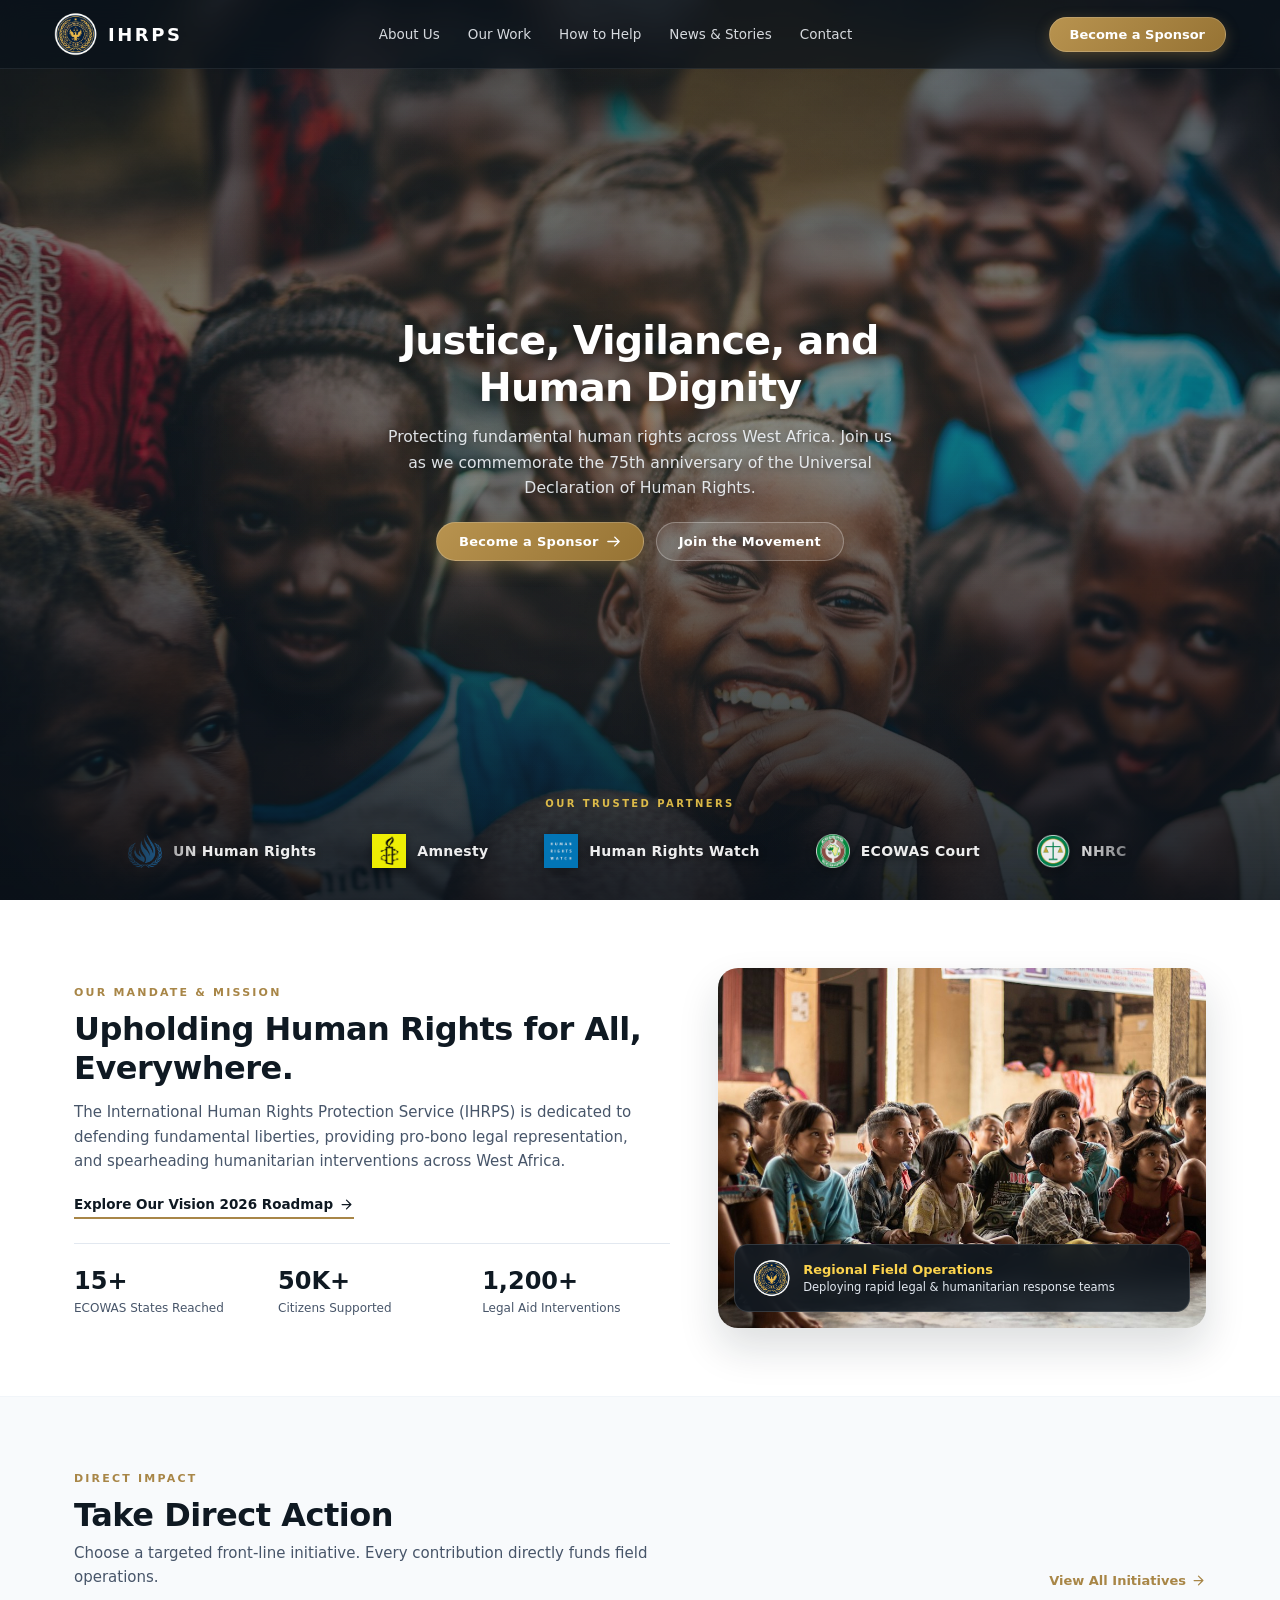
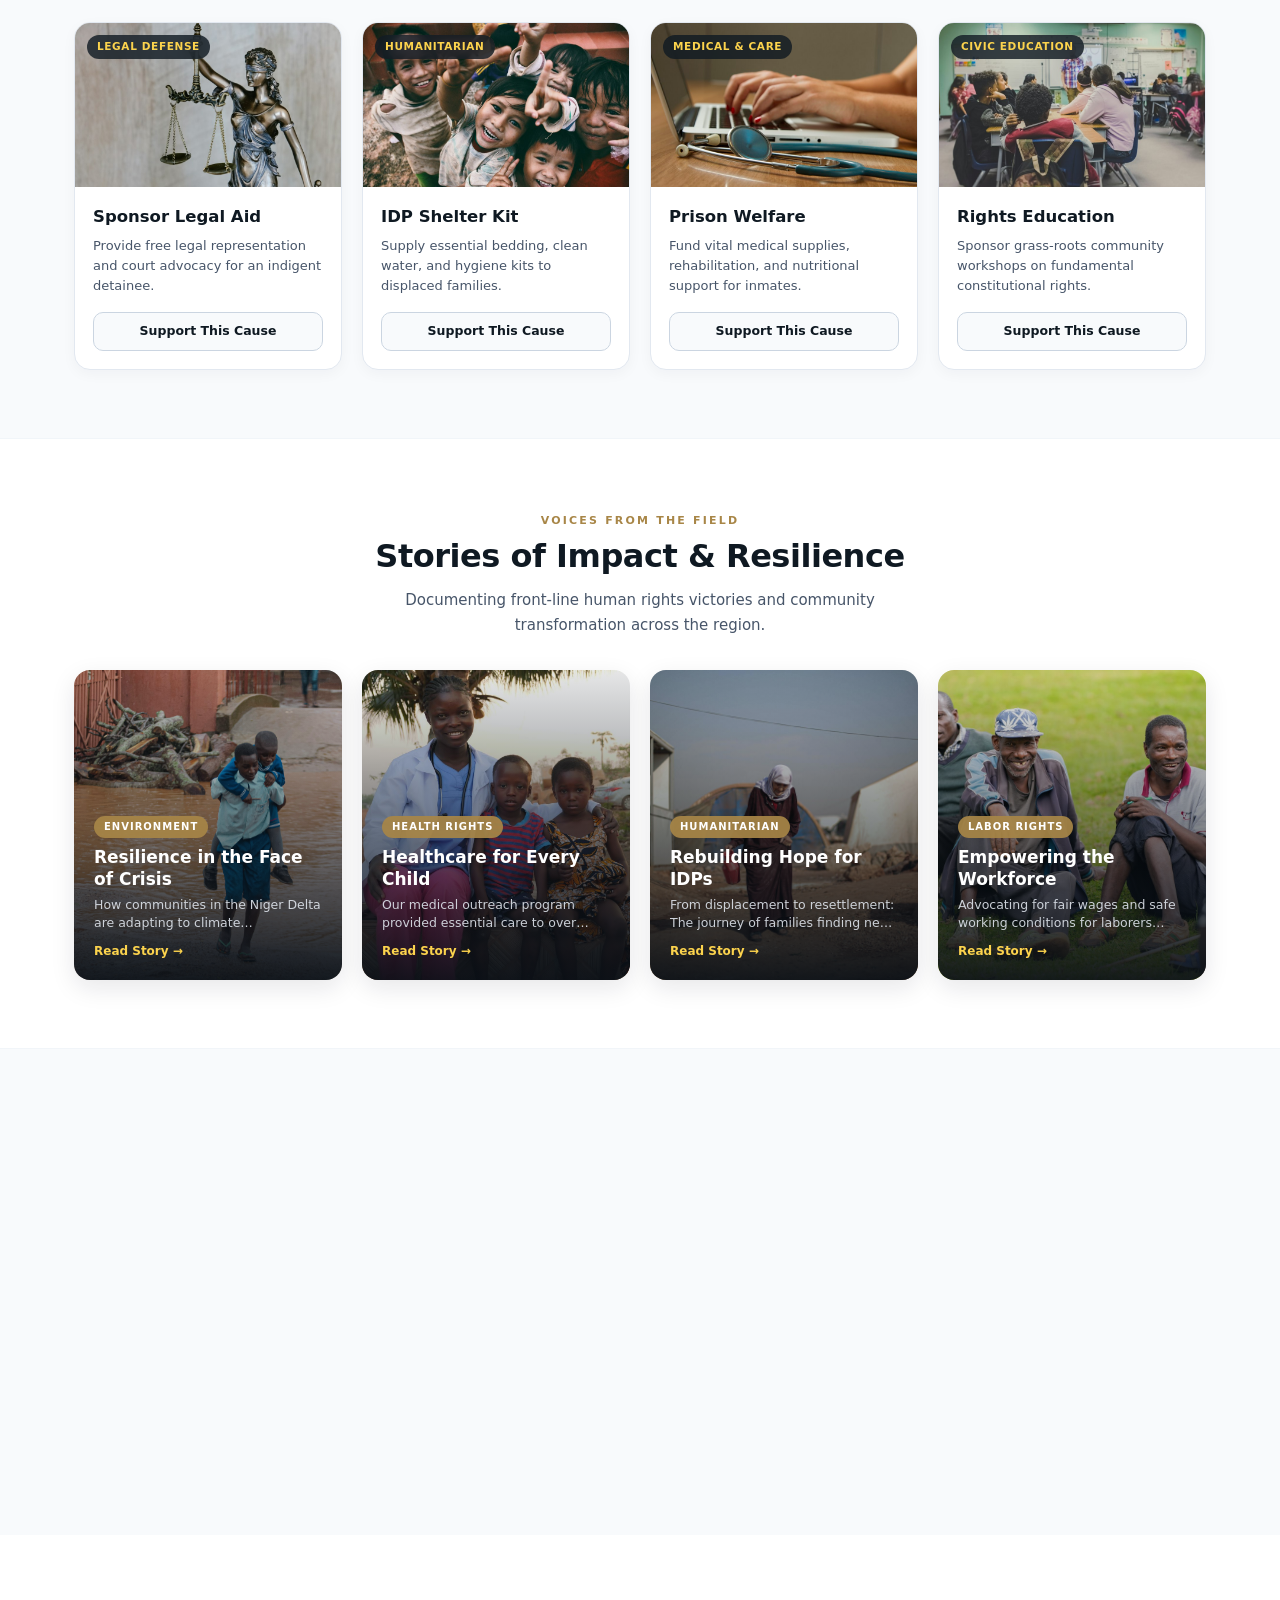
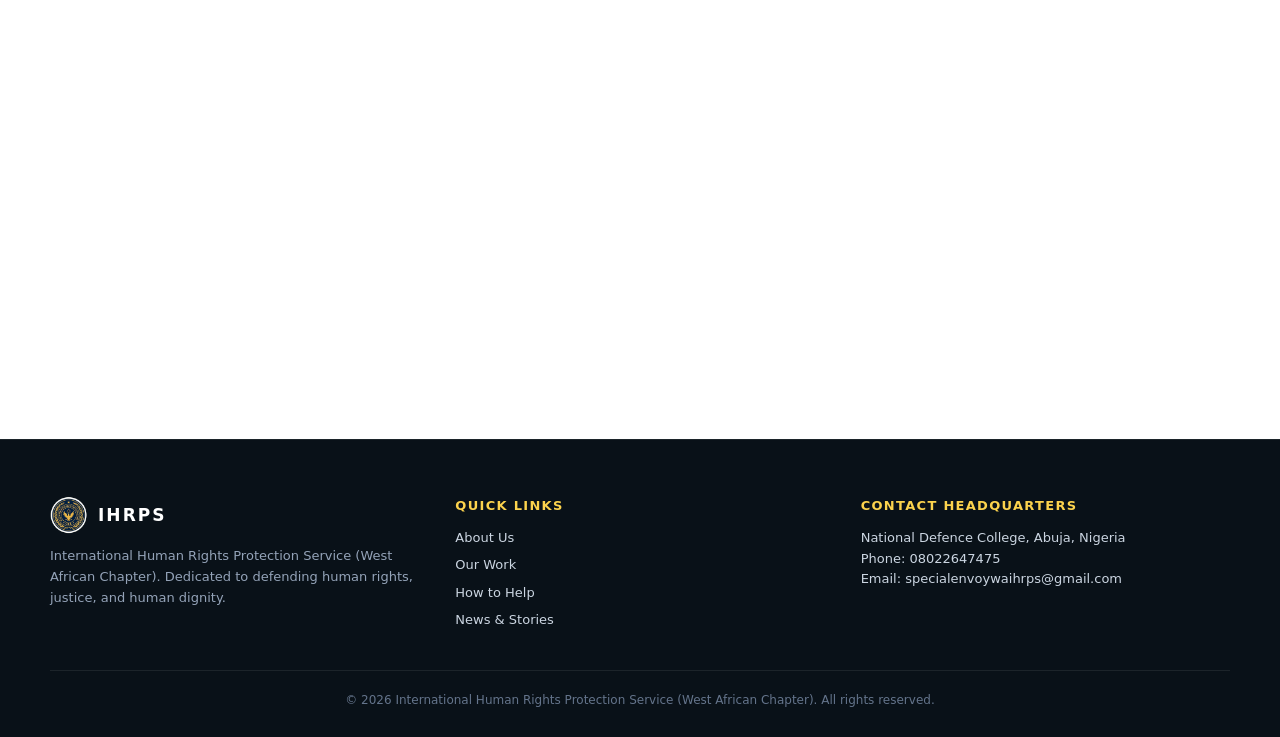
==== commit 33bebd6c: "Update hero to 100vh, remove chapter badge, and use frameless official partner logos" ====
--- a/index.html
+++ b/index.html
@@ -44,7 +44,6 @@
       align-items: center;
       justify-content: center;
       transition: opacity 0.65s cubic-bezier(0.16, 1, 0.3, 1), visibility 0.65s ease, transform 0.65s cubic-bezier(0.16, 1, 0.3, 1);
-      /* Pure CSS automatic fallback so it ALWAYS opens even without JS */
       animation: cssAutoOpenSite 0.65s cubic-bezier(0.16, 1, 0.3, 1) 1.35s forwards;
       pointer-events: auto;
     }
@@ -80,14 +79,12 @@
       0% { transform: scale(0.92); opacity: 0.6; }
       100% { transform: scale(1.12); opacity: 1; }
     }
-    /* Outer Static Subtle Ring */
     .loader-ring-track {
       position: absolute;
       inset: 0;
       border-radius: 50%;
       border: 2.5px solid rgba(255, 255, 255, 0.08);
     }
-    /* Spinning Golden Circle Loader */
     .loader-ring-spinner {
       position: absolute;
       inset: 0;
@@ -98,7 +95,6 @@
       filter: drop-shadow(0 0 8px rgba(212, 175, 55, 0.6));
       animation: circleSpin 0.95s cubic-bezier(0.5, 0.15, 0.5, 0.85) infinite;
     }
-    /* Counter-rotating inner accent arc */
     .loader-ring-inner {
       position: absolute;
       inset: 8px;
@@ -223,11 +219,12 @@
     }
 
     /* ==========================================================================
-       3. HERO SECTION (SCALED DOWN ELEMENTS + PARTNER SLIDER)
+       3. HERO SECTION (100VH, SAME SCALED TEXT, FRAMELESS PARTNER LOGOS)
        ========================================================================== */
     .hero-viewport {
       position: relative;
-      min-height: 92vh;
+      height: 100vh !important;
+      min-height: 100vh !important;
       display: flex;
       flex-direction: column;
       justify-content: space-between;
@@ -235,8 +232,8 @@
       text-align: center;
       color: #ffffff;
       overflow: hidden;
-      padding-top: 96px;
-      padding-bottom: 18px;
+      padding-top: 84px;
+      padding-bottom: 22px;
     }
     .hero-bg-photo {
       position: absolute;
@@ -258,54 +255,31 @@
       inset: 0;
       background: linear-gradient(
         180deg,
-        rgba(8, 15, 23, 0.68) 0%,
-        rgba(8, 15, 23, 0.48) 45%,
-        rgba(8, 15, 23, 0.85) 100%
+        rgba(8, 15, 23, 0.65) 0%,
+        rgba(8, 15, 23, 0.45) 48%,
+        rgba(8, 15, 23, 0.88) 100%
       );
       z-index: 1;
     }
     .hero-radial-glow {
       position: absolute;
       inset: 0;
-      background: radial-gradient(circle at 50% 42%, rgba(168, 134, 71, 0.16) 0%, transparent 60%);
+      background: radial-gradient(circle at 50% 42%, rgba(168, 134, 71, 0.14) 0%, transparent 60%);
       z-index: 1;
     }
 
-    /* Scaled-Down Center Box (Yellow Box Area) */
+    /* Scaled-Down Center Box (Same Text Size) */
     .hero-center-box {
       position: relative;
       z-index: 10;
       max-width: 680px;
       margin: auto;
-      padding: 20px 20px 10px 20px;
+      padding: 16px 20px;
       animation: heroRevealUp 0.85s cubic-bezier(0.16, 1, 0.3, 1) 0.2s both;
     }
     @keyframes heroRevealUp {
       0% { opacity: 0; transform: translateY(20px); }
       100% { opacity: 1; transform: translateY(0); }
-    }
-    .hero-eyebrow {
-      display: inline-flex;
-      align-items: center;
-      gap: 7px;
-      padding: 4px 13px;
-      border-radius: 9999px;
-      background: rgba(15, 25, 34, 0.65);
-      backdrop-filter: blur(10px);
-      border: 1px solid rgba(252, 211, 77, 0.3);
-      font-size: 10.5px;
-      font-weight: 700;
-      letter-spacing: 0.16em;
-      text-transform: uppercase;
-      color: #fcd34d;
-      margin-bottom: 14px;
-    }
-    .hero-eyebrow-dot {
-      width: 6px;
-      height: 6px;
-      border-radius: 50%;
-      background: #f59e0b;
-      box-shadow: 0 0 8px #f59e0b;
     }
     .hero-scaled-heading {
       font-size: clamp(1.65rem, 3.1vw, 2.55rem) !important;
@@ -313,7 +287,7 @@
       font-weight: 800 !important;
       letter-spacing: -0.02em !important;
       color: #ffffff !important;
-      margin: 0 auto 12px auto !important;
+      margin: 0 auto 14px auto !important;
       max-width: 620px !important;
       text-shadow: 0 4px 16px rgba(0, 0, 0, 0.55) !important;
     }
@@ -322,7 +296,7 @@
       line-height: 1.6 !important;
       color: rgba(241, 245, 249, 0.9) !important;
       max-width: 510px !important;
-      margin: 0 auto 20px auto !important;
+      margin: 0 auto 22px auto !important;
       font-weight: 400 !important;
       text-shadow: 0 2px 8px rgba(0, 0, 0, 0.5) !important;
     }
@@ -377,16 +351,15 @@
     }
 
     /* ==========================================================================
-       4. TRUSTED PARTNERS SLIDER (GREEN BOX AREA)
+       4. FRAMELESS TRUSTED PARTNERS SLIDER (ONLY LOGO + NAME)
        ========================================================================== */
     #trusted-partners-slider-section {
       width: 100%;
       position: relative;
       z-index: 20;
-      margin-top: 16px;
     }
     .partners-label-wrap {
-      margin-bottom: 8px;
+      margin-bottom: 10px;
       text-align: center;
     }
     .partners-label {
@@ -395,30 +368,28 @@
       gap: 6px;
       font-size: 10px;
       font-weight: 700;
-      letter-spacing: 0.22em;
+      letter-spacing: 0.24em;
       text-transform: uppercase;
-      color: rgba(252, 211, 77, 0.92);
+      color: rgba(252, 211, 77, 0.85);
     }
     .partners-marquee-wrapper {
       overflow: hidden;
       position: relative;
       width: 100%;
-      max-width: 1120px;
+      max-width: 1080px;
       margin: 0 auto;
-      padding: 10px 0;
-      background: rgba(9, 16, 23, 0.68);
-      backdrop-filter: blur(14px);
-      -webkit-backdrop-filter: blur(14px);
-      border: 1px solid rgba(255, 255, 255, 0.12);
-      border-radius: 16px;
-      box-shadow: 0 8px 28px rgba(0, 0, 0, 0.4);
-      mask-image: linear-gradient(to right, transparent 0%, black 7%, black 93%, transparent 100%);
-      -webkit-mask-image: linear-gradient(to right, transparent 0%, black 7%, black 93%, transparent 100%);
+      padding: 6px 0;
+      background: transparent !important;
+      border: none !important;
+      box-shadow: none !important;
+      mask-image: linear-gradient(to right, transparent 0%, black 10%, black 90%, transparent 100%);
+      -webkit-mask-image: linear-gradient(to right, transparent 0%, black 10%, black 90%, transparent 100%);
     }
     .partners-marquee-track {
       display: flex;
+      align-items: center;
       width: max-content;
-      animation: partnersScroll 26s linear infinite;
+      animation: partnersScroll 24s linear infinite;
     }
     .partners-marquee-wrapper:hover .partners-marquee-track {
       animation-play-state: paused;
@@ -427,52 +398,36 @@
       0% { transform: translateX(0); }
       100% { transform: translateX(-50%); }
     }
-    .partner-card {
+    /* Completely frameless item: ONLY Logo + Name */
+    .partner-item {
       display: inline-flex;
       align-items: center;
-      gap: 10px;
-      padding: 7px 16px;
-      margin: 0 8px;
-      background: rgba(255, 255, 255, 0.05);
-      border: 1px solid rgba(255, 255, 255, 0.12);
-      border-radius: 9999px;
-      transition: all 0.25s ease;
+      gap: 11px;
+      margin: 0 28px;
+      background: transparent !important;
+      border: none !important;
+      padding: 4px 0;
       white-space: nowrap;
-      cursor: pointer;
-    }
-    .partner-card:hover {
-      background: rgba(255, 255, 255, 0.14);
-      border-color: rgba(252, 211, 77, 0.55);
+      opacity: 0.92;
+      transition: opacity 0.25s ease, transform 0.25s ease;
+    }
+    .partner-item:hover {
+      opacity: 1;
       transform: translateY(-2px);
     }
-    .partner-logo-wrap {
+    .partner-logo-mark {
       width: 34px;
       height: 34px;
-      border-radius: 50%;
-      border: 1px solid;
-      display: flex;
-      align-items: center;
-      justify-content: center;
+      object-fit: contain;
       flex-shrink: 0;
+      filter: drop-shadow(0 2px 6px rgba(0, 0, 0, 0.45));
     }
     .partner-name {
-      font-size: 12.5px;
+      font-size: 14px;
       font-weight: 700;
       color: #ffffff;
-      display: flex;
-      align-items: center;
-      gap: 5px;
-    }
-    .partner-dot {
-      width: 4px;
-      height: 4px;
-      border-radius: 50%;
-      background: #f59e0b;
-    }
-    .partner-sub {
-      font-size: 10px;
-      color: rgba(209, 213, 219, 0.85);
-      font-weight: 500;
+      letter-spacing: 0.02em;
+      text-shadow: 0 2px 8px rgba(0, 0, 0, 0.65);
     }
 
     /* ==========================================================================
@@ -508,7 +463,6 @@
       margin: 0;
     }
 
-    /* Scroll Reveal Animation Classes */
     .reveal-item {
       opacity: 0;
       transform: translateY(22px);
@@ -519,7 +473,6 @@
       transform: translateY(0);
     }
 
-    /* Mission Split Grid */
     .mission-grid {
       display: grid;
       grid-template-columns: 1.1fr 0.9fr;
@@ -584,7 +537,6 @@
       gap: 12px;
     }
 
-    /* Direct Action 4-Card Grid */
     .action-grid {
       display: grid;
       grid-template-columns: repeat(4, 1fr);
@@ -681,7 +633,6 @@
       border-color: var(--primary);
     }
 
-    /* Stories of Impact 4-Card Grid */
     .stories-grid {
       display: grid;
       grid-template-columns: repeat(4, 1fr);
@@ -761,7 +712,6 @@
       gap: 5px;
     }
 
-    /* Video & Annual Report Split Grid */
     .media-split-grid {
       display: grid;
       grid-template-columns: 1fr 1fr;
@@ -843,7 +793,6 @@
       transform: rotate(0deg) scale(1.03);
     }
 
-    /* Event Banner Section */
     .event-banner {
       position: relative;
       background: var(--primary);
@@ -881,7 +830,7 @@
 </head>
 <body>
 
-  <!-- 1. MINIMALIST CENTERED LOGO + CIRCLE LOADER (NO EXTRA TEXT/BARS, OPENS AUTOMATICALLY) -->
+  <!-- 1. MINIMALIST CENTERED LOGO + CIRCLE LOADER (OPENS AUTOMATICALLY) -->
   <div id="cinematic-welcome" aria-label="Loading site">
     <div class="loader-center-stage">
       <div class="loader-ambient-halo"></div>
@@ -915,21 +864,16 @@
   </header>
 
   <main>
-    <!-- 3. HERO SECTION (SCALED-DOWN ELEMENTS + TRUSTED PARTNERS SLIDER) -->
+    <!-- 3. 100VH HERO SECTION (NO WEST AFRICAN CHAPTER PILL, SAME SCALED TEXT, FRAMELESS PARTNER LOGOS) -->
     <section class="hero-viewport">
       <div class="hero-bg-photo"></div>
       <div class="hero-gradient-overlay"></div>
       <div class="hero-radial-glow"></div>
 
-      <div style="height: 8px;"></div>
-
-      <!-- Scaled-Down Hero Centerpiece (Yellow Box) -->
+      <div style="height: 4px;"></div>
+
+      <!-- Scaled-Down Hero Centerpiece -->
       <div class="hero-center-box">
-        <div class="hero-eyebrow">
-          <span class="hero-eyebrow-dot"></span>
-          <span>West African Regional Chapter</span>
-        </div>
-
         <h1 class="hero-scaled-heading">
           Justice, Vigilance, and Human Dignity
         </h1>
@@ -949,193 +893,64 @@
         </div>
       </div>
 
-      <!-- Trusted Partners Slider (Green Box) -->
+      <!-- Frameless Trusted Partners Slider (Only Logo & Name) -->
       <div id="trusted-partners-slider-section">
         <div class="partners-label-wrap">
           <span class="partners-label">
-            <svg width="13" height="13" fill="#fcd34d" viewBox="0 0 20 20"><path fill-rule="evenodd" d="M2.166 4.999A11.954 11.954 0 0010 1.944 11.954 11.954 0 0017.834 5c.11.65.166 1.32.166 2.001 0 5.225-3.34 9.67-8 11.317C5.34 16.67 2 12.225 2 7c0-.682.057-1.35.166-2.001zm11.541 3.708a1 1 0 00-1.414-1.414L9 10.586 7.707 9.293a1 1 0 00-1.414 1.414l2 2a1 1 0 001.414 0l4-4z" clip-rule="evenodd"/></svg>
-            Our Trusted Partners &amp; Global Allies
+            Our Trusted Partners
           </span>
         </div>
 
         <div class="partners-marquee-wrapper">
           <div class="partners-marquee-track">
             
-        <div class="partner-card">
-          <div class="partner-logo-wrap" style="background:rgba(56, 189, 248, 0.16);border-color:rgba(56, 189, 248, 0.45);">
-            <svg class="w-6 h-6 text-sky-400 shrink-0" viewBox="0 0 64 64" fill="none" xmlns="http://www.w3.org/2000/svg">
-  <circle cx="32" cy="32" r="28" stroke="#38bdf8" stroke-width="2" stroke-dasharray="3 3" opacity="0.55"/>
-  <circle cx="32" cy="32" r="21" stroke="#38bdf8" stroke-width="1.5" opacity="0.8"/>
-  <ellipse cx="32" cy="32" rx="12" ry="21" stroke="#38bdf8" stroke-width="1.3" opacity="0.7"/>
-  <line x1="11" y1="32" x2="53" y2="32" stroke="#38bdf8" stroke-width="1.3" opacity="0.7"/>
-  <line x1="32" y1="11" x2="32" y2="53" stroke="#38bdf8" stroke-width="1.3" opacity="0.7"/>
-  <path d="M13 43C9 35 11 23 19 16M51 43C55 35 53 23 45 16" stroke="#38bdf8" stroke-width="2.5" stroke-linecap="round"/>
-</svg>
-          </div>
-          <div style="text-align:left;">
-            <div class="partner-name">
-              <span>UN Human Rights</span>
-              <span class="partner-dot"></span>
-            </div>
-            <div class="partner-sub">OHCHR · United Nations</div>
-          </div>
-        </div>
-        <div class="partner-card">
-          <div class="partner-logo-wrap" style="background:rgba(250, 204, 21, 0.16);border-color:rgba(250, 204, 21, 0.45);">
-            <svg class="w-6 h-6 text-yellow-400 shrink-0" viewBox="0 0 64 64" fill="none" xmlns="http://www.w3.org/2000/svg">
-  <circle cx="32" cy="32" r="28" stroke="#facc15" stroke-width="1.6" opacity="0.45"/>
-  <rect x="27" y="24" width="10" height="28" rx="2" fill="#facc15"/>
-  <path d="M32 9C35 15 37 19 35 23C33 25 31 25 29 23C27 19 29 15 32 9Z" fill="#f59e0b"/>
-  <path d="M22 30L42 34M22 42L42 46" stroke="#1f2937" stroke-width="2.8" stroke-linecap="round"/>
-  <path d="M25 29L27 35M37 31L39 37" stroke="#ef4444" stroke-width="2.6" stroke-linecap="round"/>
-</svg>
-          </div>
-          <div style="text-align:left;">
-            <div class="partner-name">
-              <span>Amnesty</span>
-              <span class="partner-dot"></span>
-            </div>
-            <div class="partner-sub">Amnesty International</div>
-          </div>
-        </div>
-        <div class="partner-card">
-          <div class="partner-logo-wrap" style="background:rgba(245, 158, 11, 0.16);border-color:rgba(245, 158, 11, 0.45);">
-            <svg class="w-6 h-6 text-amber-400 shrink-0" viewBox="0 0 64 64" fill="none" xmlns="http://www.w3.org/2000/svg">
-  <rect x="7" y="7" width="50" height="50" rx="12" fill="#1e293b" stroke="#f59e0b" stroke-width="2"/>
-  <path d="M17 19H25V45H17M47 19H39V45H47M22 32H42" stroke="#f59e0b" stroke-width="3.2" stroke-linecap="round"/>
-</svg>
-          </div>
-          <div style="text-align:left;">
-            <div class="partner-name">
-              <span>Human Rights Watch</span>
-              <span class="partner-dot"></span>
-            </div>
-            <div class="partner-sub">Global Advocacy & Defense</div>
-          </div>
-        </div>
-        <div class="partner-card">
-          <div class="partner-logo-wrap" style="background:rgba(52, 211, 153, 0.16);border-color:rgba(52, 211, 153, 0.45);">
-            <svg class="w-6 h-6 text-emerald-400 shrink-0" viewBox="0 0 64 64" fill="none" xmlns="http://www.w3.org/2000/svg">
-  <circle cx="32" cy="32" r="28" stroke="#34d399" stroke-width="1.8" opacity="0.65"/>
-  <path d="M14 42C10 32 14 20 22 14M50 42C54 32 50 20 42 14" stroke="#34d399" stroke-width="2.2" stroke-linecap="round"/>
-  <path d="M32 16V46M20 22H44M32 46H24M32 46H40" stroke="#fef08a" stroke-width="2.2" stroke-linecap="round"/>
-  <path d="M20 22L15 32H25L20 22ZM44 22L39 32H49L44 22Z" fill="#34d399" fill-opacity="0.4" stroke="#34d399" stroke-width="1.4"/>
-</svg>
-          </div>
-          <div style="text-align:left;">
-            <div class="partner-name">
-              <span>ECOWAS Court</span>
-              <span class="partner-dot"></span>
-            </div>
-            <div class="partner-sub">Community Court of Justice</div>
-          </div>
-        </div>
-        <div class="partner-card">
-          <div class="partner-logo-wrap" style="background:rgba(129, 140, 248, 0.16);border-color:rgba(129, 140, 248, 0.45);">
-            <svg class="w-6 h-6 text-indigo-400 shrink-0" viewBox="0 0 64 64" fill="none" xmlns="http://www.w3.org/2000/svg">
-  <path d="M32 8L48 14V30C48 42 38 52 32 56C26 52 16 42 16 30V14L32 8Z" fill="#1e1b4b" stroke="#818cf8" stroke-width="2.2"/>
-  <path d="M32 18V44M23 24H41M32 44H26M32 44H38" stroke="#fbbf24" stroke-width="2.2" stroke-linecap="round"/>
-</svg>
-          </div>
-          <div style="text-align:left;">
-            <div class="partner-name">
-              <span>NHRC</span>
-              <span class="partner-dot"></span>
-            </div>
-            <div class="partner-sub">National Human Rights Commission</div>
-          </div>
+        <div class="partner-item">
+          <img src="/assets/partner-un.png" alt="UN Human Rights" class="partner-logo-mark"/>
+          <span class="partner-name">UN Human Rights</span>
+        </div>
+        <div class="partner-item">
+          <img src="/assets/partner-amnesty.png" alt="Amnesty International" class="partner-logo-mark"/>
+          <span class="partner-name">Amnesty</span>
+        </div>
+        <div class="partner-item">
+          <img src="/assets/partner-hrw.png" alt="Human Rights Watch" class="partner-logo-mark"/>
+          <span class="partner-name">Human Rights Watch</span>
+        </div>
+        <div class="partner-item">
+          <img src="/assets/partner-ecowas.png" alt="ECOWAS Court" class="partner-logo-mark"/>
+          <span class="partner-name">ECOWAS Court</span>
+        </div>
+        <div class="partner-item">
+          <img src="/assets/partner-nhrc.png" alt="NHRC" class="partner-logo-mark"/>
+          <span class="partner-name">NHRC</span>
         </div>
             
-        <div class="partner-card">
-          <div class="partner-logo-wrap" style="background:rgba(56, 189, 248, 0.16);border-color:rgba(56, 189, 248, 0.45);">
-            <svg class="w-6 h-6 text-sky-400 shrink-0" viewBox="0 0 64 64" fill="none" xmlns="http://www.w3.org/2000/svg">
-  <circle cx="32" cy="32" r="28" stroke="#38bdf8" stroke-width="2" stroke-dasharray="3 3" opacity="0.55"/>
-  <circle cx="32" cy="32" r="21" stroke="#38bdf8" stroke-width="1.5" opacity="0.8"/>
-  <ellipse cx="32" cy="32" rx="12" ry="21" stroke="#38bdf8" stroke-width="1.3" opacity="0.7"/>
-  <line x1="11" y1="32" x2="53" y2="32" stroke="#38bdf8" stroke-width="1.3" opacity="0.7"/>
-  <line x1="32" y1="11" x2="32" y2="53" stroke="#38bdf8" stroke-width="1.3" opacity="0.7"/>
-  <path d="M13 43C9 35 11 23 19 16M51 43C55 35 53 23 45 16" stroke="#38bdf8" stroke-width="2.5" stroke-linecap="round"/>
-</svg>
-          </div>
-          <div style="text-align:left;">
-            <div class="partner-name">
-              <span>UN Human Rights</span>
-              <span class="partner-dot"></span>
-            </div>
-            <div class="partner-sub">OHCHR · United Nations</div>
-          </div>
-        </div>
-        <div class="partner-card">
-          <div class="partner-logo-wrap" style="background:rgba(250, 204, 21, 0.16);border-color:rgba(250, 204, 21, 0.45);">
-            <svg class="w-6 h-6 text-yellow-400 shrink-0" viewBox="0 0 64 64" fill="none" xmlns="http://www.w3.org/2000/svg">
-  <circle cx="32" cy="32" r="28" stroke="#facc15" stroke-width="1.6" opacity="0.45"/>
-  <rect x="27" y="24" width="10" height="28" rx="2" fill="#facc15"/>
-  <path d="M32 9C35 15 37 19 35 23C33 25 31 25 29 23C27 19 29 15 32 9Z" fill="#f59e0b"/>
-  <path d="M22 30L42 34M22 42L42 46" stroke="#1f2937" stroke-width="2.8" stroke-linecap="round"/>
-  <path d="M25 29L27 35M37 31L39 37" stroke="#ef4444" stroke-width="2.6" stroke-linecap="round"/>
-</svg>
-          </div>
-          <div style="text-align:left;">
-            <div class="partner-name">
-              <span>Amnesty</span>
-              <span class="partner-dot"></span>
-            </div>
-            <div class="partner-sub">Amnesty International</div>
-          </div>
-        </div>
-        <div class="partner-card">
-          <div class="partner-logo-wrap" style="background:rgba(245, 158, 11, 0.16);border-color:rgba(245, 158, 11, 0.45);">
-            <svg class="w-6 h-6 text-amber-400 shrink-0" viewBox="0 0 64 64" fill="none" xmlns="http://www.w3.org/2000/svg">
-  <rect x="7" y="7" width="50" height="50" rx="12" fill="#1e293b" stroke="#f59e0b" stroke-width="2"/>
-  <path d="M17 19H25V45H17M47 19H39V45H47M22 32H42" stroke="#f59e0b" stroke-width="3.2" stroke-linecap="round"/>
-</svg>
-          </div>
-          <div style="text-align:left;">
-            <div class="partner-name">
-              <span>Human Rights Watch</span>
-              <span class="partner-dot"></span>
-            </div>
-            <div class="partner-sub">Global Advocacy & Defense</div>
-          </div>
-        </div>
-        <div class="partner-card">
-          <div class="partner-logo-wrap" style="background:rgba(52, 211, 153, 0.16);border-color:rgba(52, 211, 153, 0.45);">
-            <svg class="w-6 h-6 text-emerald-400 shrink-0" viewBox="0 0 64 64" fill="none" xmlns="http://www.w3.org/2000/svg">
-  <circle cx="32" cy="32" r="28" stroke="#34d399" stroke-width="1.8" opacity="0.65"/>
-  <path d="M14 42C10 32 14 20 22 14M50 42C54 32 50 20 42 14" stroke="#34d399" stroke-width="2.2" stroke-linecap="round"/>
-  <path d="M32 16V46M20 22H44M32 46H24M32 46H40" stroke="#fef08a" stroke-width="2.2" stroke-linecap="round"/>
-  <path d="M20 22L15 32H25L20 22ZM44 22L39 32H49L44 22Z" fill="#34d399" fill-opacity="0.4" stroke="#34d399" stroke-width="1.4"/>
-</svg>
-          </div>
-          <div style="text-align:left;">
-            <div class="partner-name">
-              <span>ECOWAS Court</span>
-              <span class="partner-dot"></span>
-            </div>
-            <div class="partner-sub">Community Court of Justice</div>
-          </div>
-        </div>
-        <div class="partner-card">
-          <div class="partner-logo-wrap" style="background:rgba(129, 140, 248, 0.16);border-color:rgba(129, 140, 248, 0.45);">
-            <svg class="w-6 h-6 text-indigo-400 shrink-0" viewBox="0 0 64 64" fill="none" xmlns="http://www.w3.org/2000/svg">
-  <path d="M32 8L48 14V30C48 42 38 52 32 56C26 52 16 42 16 30V14L32 8Z" fill="#1e1b4b" stroke="#818cf8" stroke-width="2.2"/>
-  <path d="M32 18V44M23 24H41M32 44H26M32 44H38" stroke="#fbbf24" stroke-width="2.2" stroke-linecap="round"/>
-</svg>
-          </div>
-          <div style="text-align:left;">
-            <div class="partner-name">
-              <span>NHRC</span>
-              <span class="partner-dot"></span>
-            </div>
-            <div class="partner-sub">National Human Rights Commission</div>
-          </div>
+        <div class="partner-item">
+          <img src="/assets/partner-un.png" alt="UN Human Rights" class="partner-logo-mark"/>
+          <span class="partner-name">UN Human Rights</span>
+        </div>
+        <div class="partner-item">
+          <img src="/assets/partner-amnesty.png" alt="Amnesty International" class="partner-logo-mark"/>
+          <span class="partner-name">Amnesty</span>
+        </div>
+        <div class="partner-item">
+          <img src="/assets/partner-hrw.png" alt="Human Rights Watch" class="partner-logo-mark"/>
+          <span class="partner-name">Human Rights Watch</span>
+        </div>
+        <div class="partner-item">
+          <img src="/assets/partner-ecowas.png" alt="ECOWAS Court" class="partner-logo-mark"/>
+          <span class="partner-name">ECOWAS Court</span>
+        </div>
+        <div class="partner-item">
+          <img src="/assets/partner-nhrc.png" alt="NHRC" class="partner-logo-mark"/>
+          <span class="partner-name">NHRC</span>
         </div>
           </div>
         </div>
       </div>
     </section>
 
-    <!-- 4. OUR MISSION & IMPACT SECTION (REFINED 2-COLUMN SPLIT WITH VISUALS) -->
+    <!-- 4. OUR MISSION & IMPACT SECTION -->
     <section class="section-wrap reveal-item">
       <div class="mission-grid">
         <div>
@@ -1194,7 +1009,6 @@
         </div>
 
         <div class="action-grid">
-          <!-- Card 1 -->
           <div class="action-card">
             <div class="action-card-img-wrap">
               <img src="/assets/legal-aid.jpg" alt="Sponsor Legal Aid"/>
@@ -1207,7 +1021,6 @@
             </div>
           </div>
 
-          <!-- Card 2 -->
           <div class="action-card">
             <div class="action-card-img-wrap">
               <img src="/assets/idp-shelter.jpg" alt="IDP Shelter Kit"/>
@@ -1220,7 +1033,6 @@
             </div>
           </div>
 
-          <!-- Card 3 -->
           <div class="action-card">
             <div class="action-card-img-wrap">
               <img src="/assets/prison-welfare.jpg" alt="Prison Welfare"/>
@@ -1233,7 +1045,6 @@
             </div>
           </div>
 
-          <!-- Card 4 -->
           <div class="action-card">
             <div class="action-card-img-wrap">
               <img src="/assets/rights-education.jpg" alt="Rights Education"/>
@@ -1444,10 +1255,8 @@
         }, 700);
       }
 
-      // Automatically open the site after 1.15 seconds
       setTimeout(dismissPreloader, 1150);
 
-      // Navbar scroll glass effect
       var navbar = document.getElementById('main-navbar');
       window.addEventListener('scroll', function() {
         if (!navbar) return;
@@ -1458,7 +1267,6 @@
         }
       });
 
-      // Scroll-reveal animations
       var revealItems = document.querySelectorAll('.reveal-item');
       if ('IntersectionObserver' in window) {
         var observer = new IntersectionObserver(function(entries) {
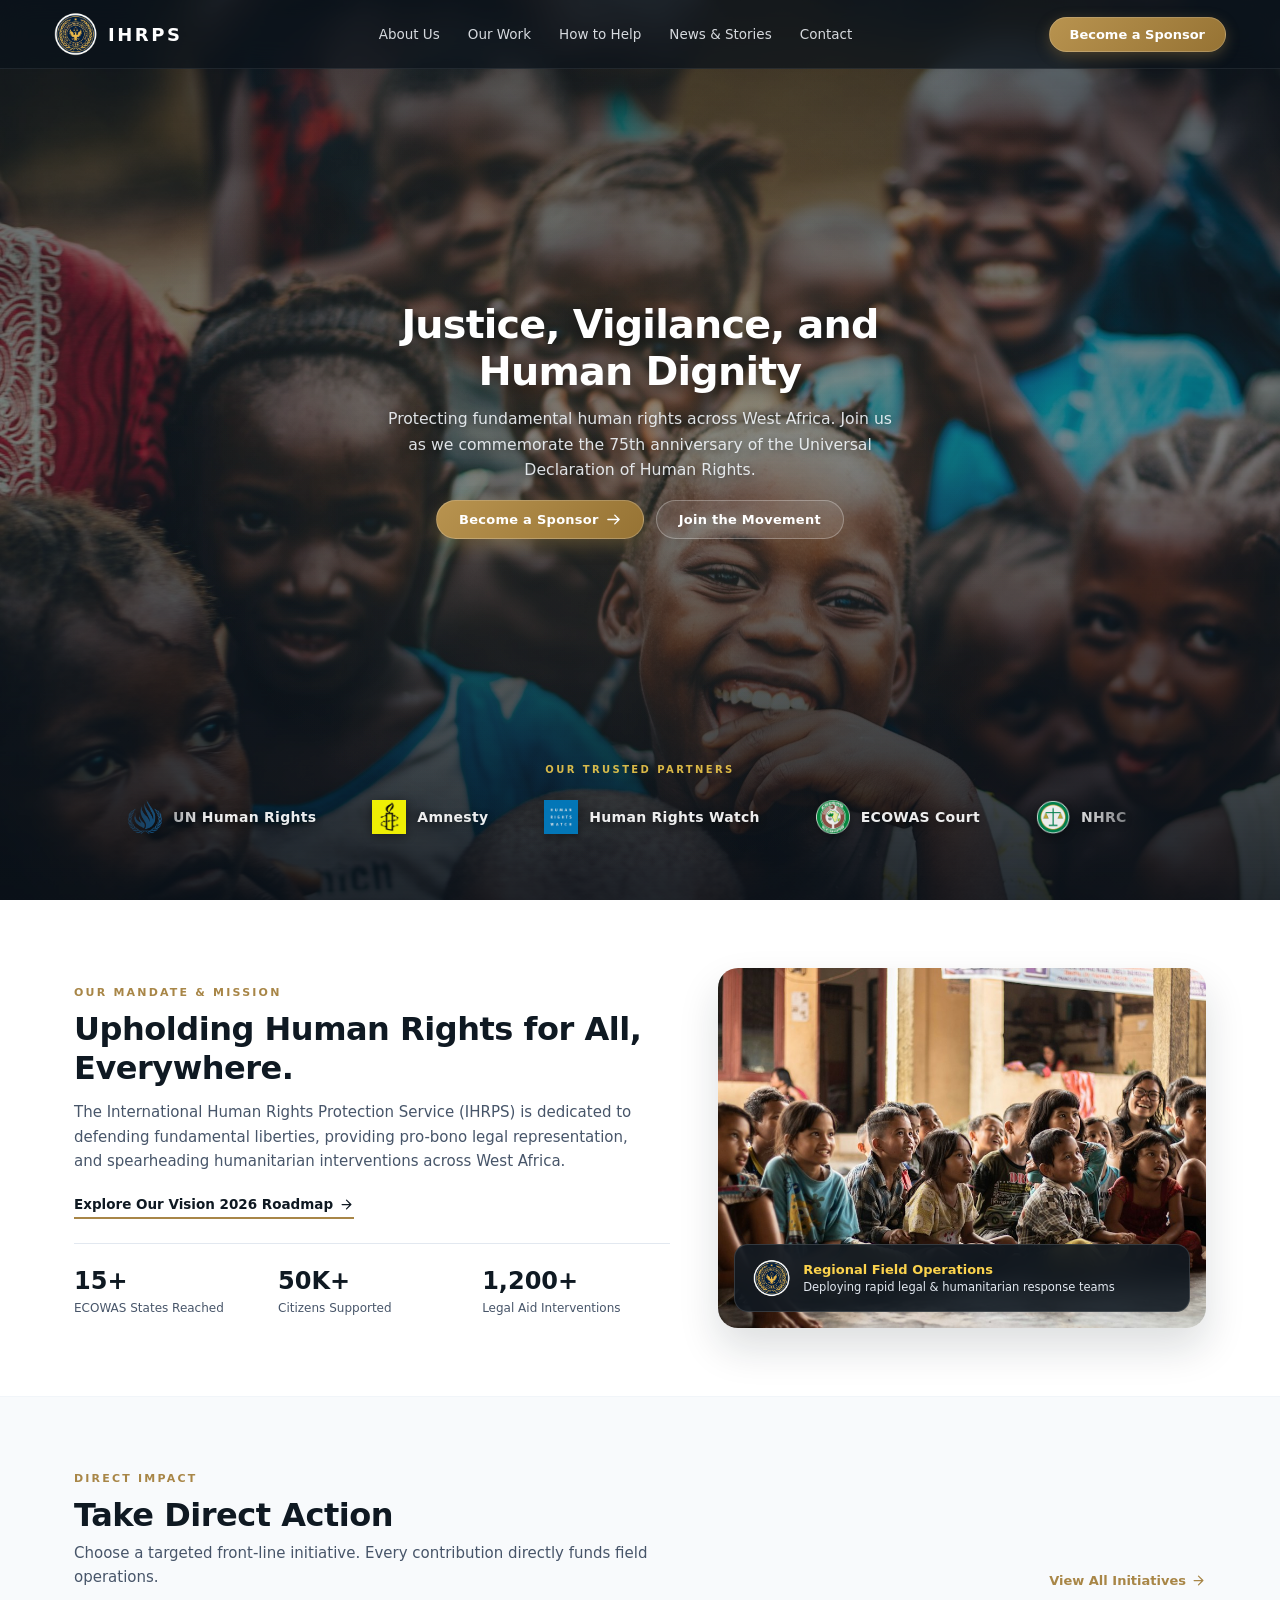
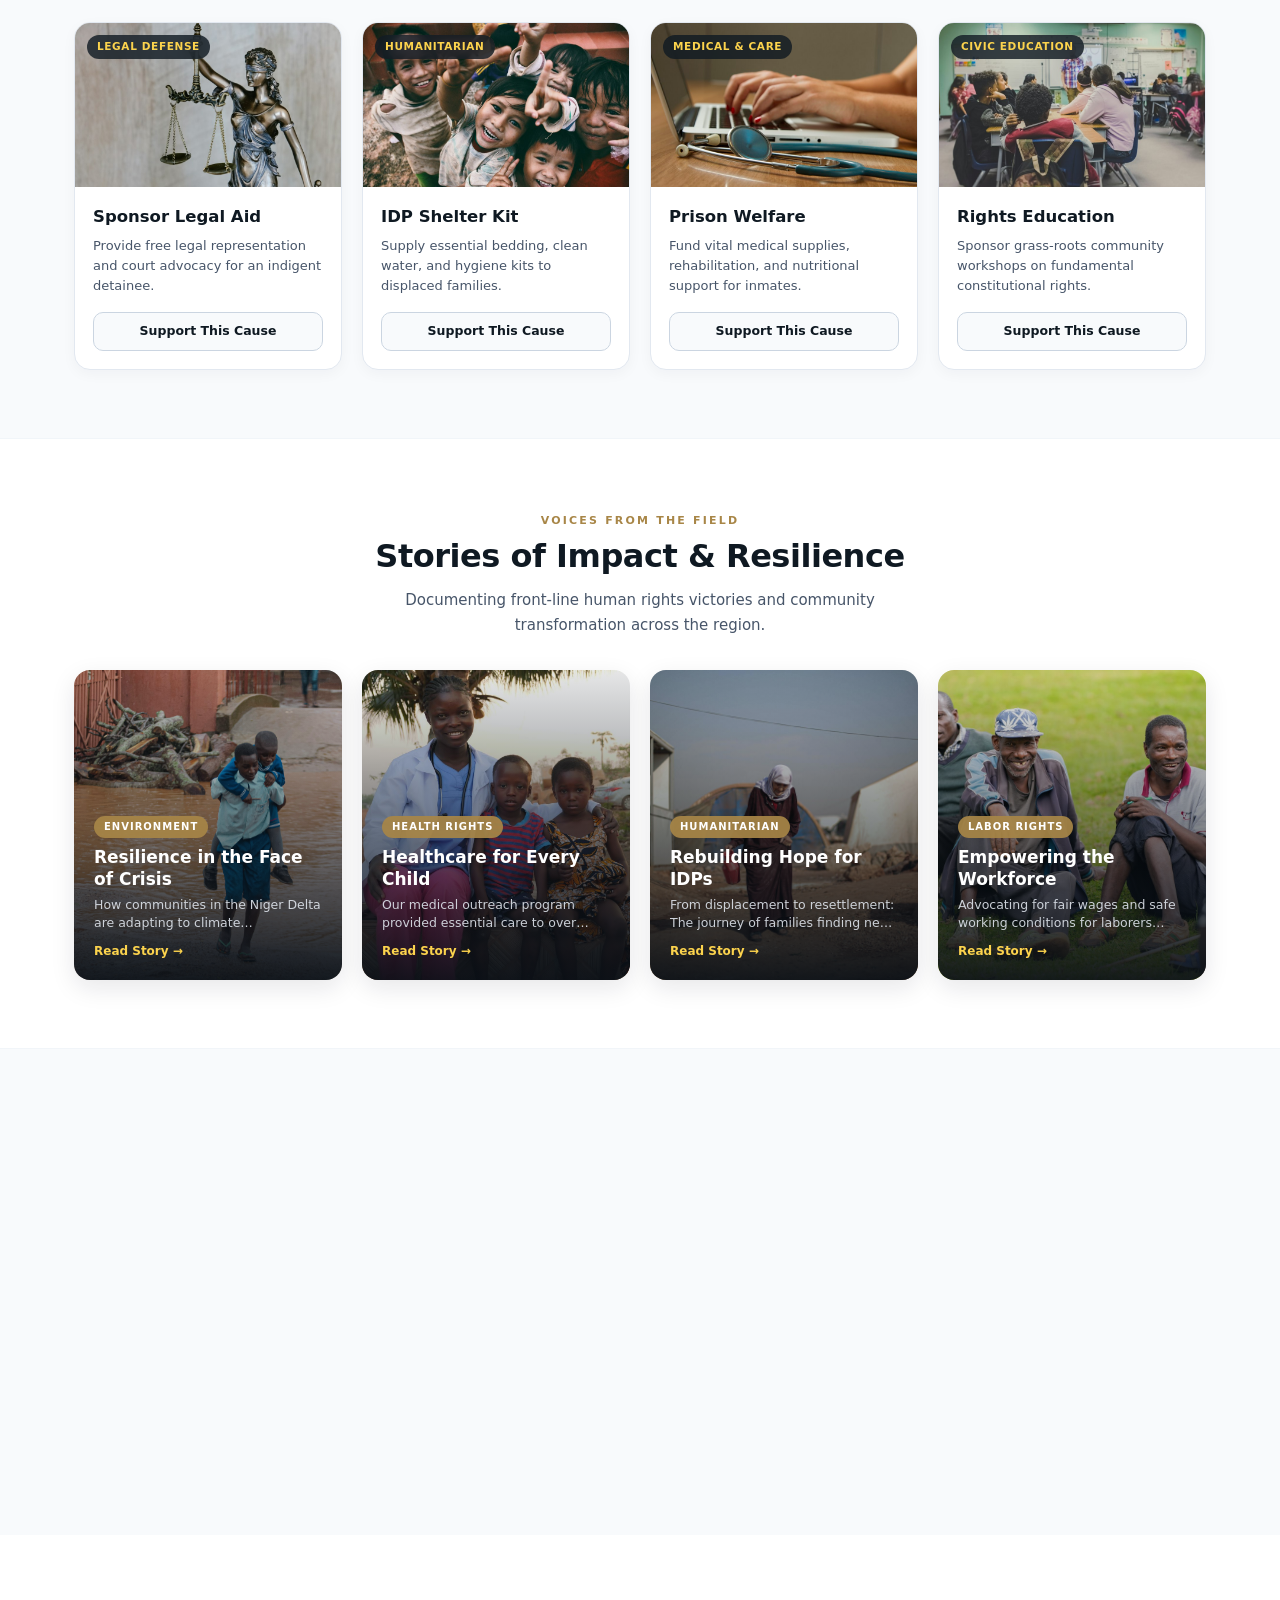
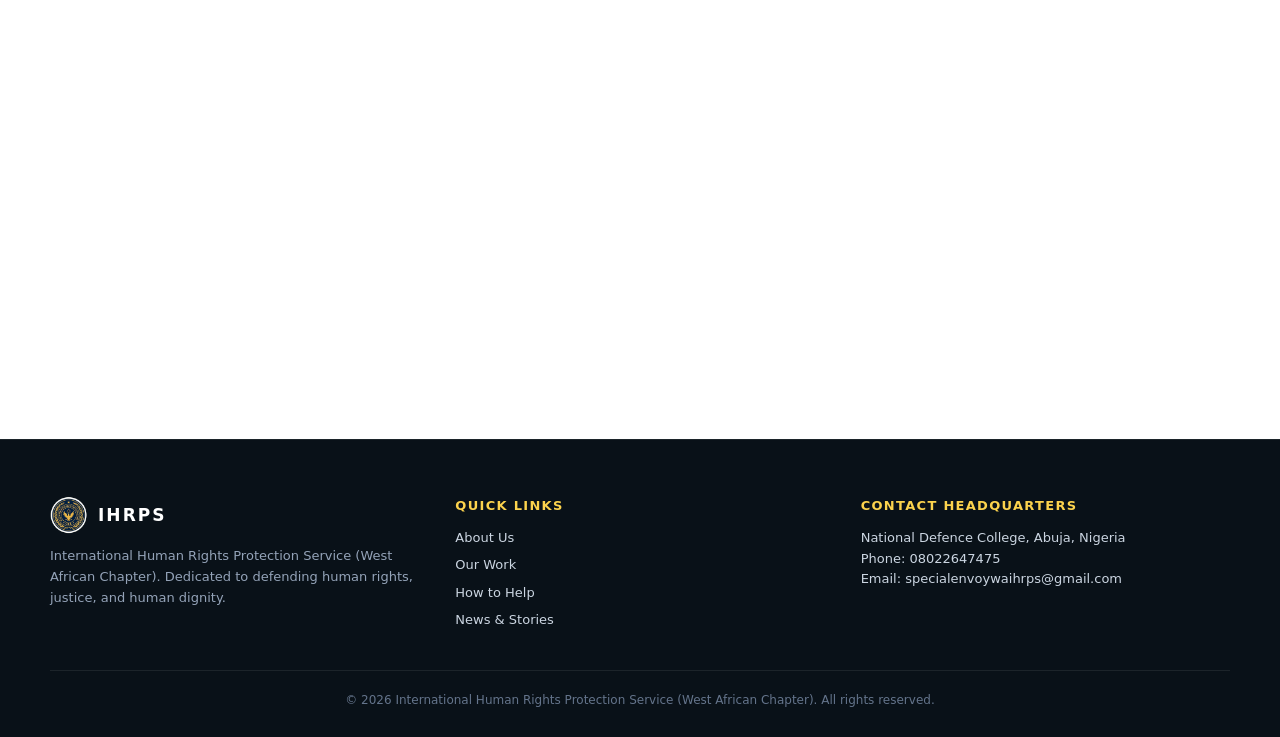
==== commit c3c205bb: "Lift trusted partners slider up on mobile and add 100dvh viewport support" ====
--- a/index.html
+++ b/index.html
@@ -219,12 +219,14 @@
     }
 
     /* ==========================================================================
-       3. HERO SECTION (100VH, SAME SCALED TEXT, FRAMELESS PARTNER LOGOS)
+       3. HERO SECTION (100VH / 100DVH, SAME SCALED TEXT, FRAMELESS PARTNER LOGOS)
        ========================================================================== */
     .hero-viewport {
       position: relative;
       height: 100vh !important;
+      height: 100dvh !important;
       min-height: 100vh !important;
+      min-height: 100dvh !important;
       display: flex;
       flex-direction: column;
       justify-content: space-between;
@@ -232,8 +234,14 @@
       text-align: center;
       color: #ffffff;
       overflow: hidden;
-      padding-top: 84px;
-      padding-bottom: 22px;
+      padding-top: 80px;
+      padding-bottom: 42px;
+    }
+    @media (max-width: 768px) {
+      .hero-viewport {
+        padding-top: 68px !important;
+        padding-bottom: 72px !important;
+      }
     }
     .hero-bg-photo {
       position: absolute;
@@ -274,8 +282,15 @@
       z-index: 10;
       max-width: 680px;
       margin: auto;
-      padding: 16px 20px;
+      padding: 12px 20px;
       animation: heroRevealUp 0.85s cubic-bezier(0.16, 1, 0.3, 1) 0.2s both;
+    }
+    @media (max-width: 768px) {
+      .hero-center-box {
+        margin-top: auto;
+        margin-bottom: 16px;
+        padding: 8px 18px;
+      }
     }
     @keyframes heroRevealUp {
       0% { opacity: 0; transform: translateY(20px); }
@@ -287,7 +302,7 @@
       font-weight: 800 !important;
       letter-spacing: -0.02em !important;
       color: #ffffff !important;
-      margin: 0 auto 14px auto !important;
+      margin: 0 auto 12px auto !important;
       max-width: 620px !important;
       text-shadow: 0 4px 16px rgba(0, 0, 0, 0.55) !important;
     }
@@ -296,7 +311,7 @@
       line-height: 1.6 !important;
       color: rgba(241, 245, 249, 0.9) !important;
       max-width: 510px !important;
-      margin: 0 auto 22px auto !important;
+      margin: 0 auto 18px auto !important;
       font-weight: 400 !important;
       text-shadow: 0 2px 8px rgba(0, 0, 0, 0.5) !important;
     }
@@ -357,6 +372,12 @@
       width: 100%;
       position: relative;
       z-index: 20;
+      margin-bottom: 14px;
+    }
+    @media (max-width: 768px) {
+      #trusted-partners-slider-section {
+        margin-bottom: 28px !important;
+      }
     }
     .partners-label-wrap {
       margin-bottom: 10px;
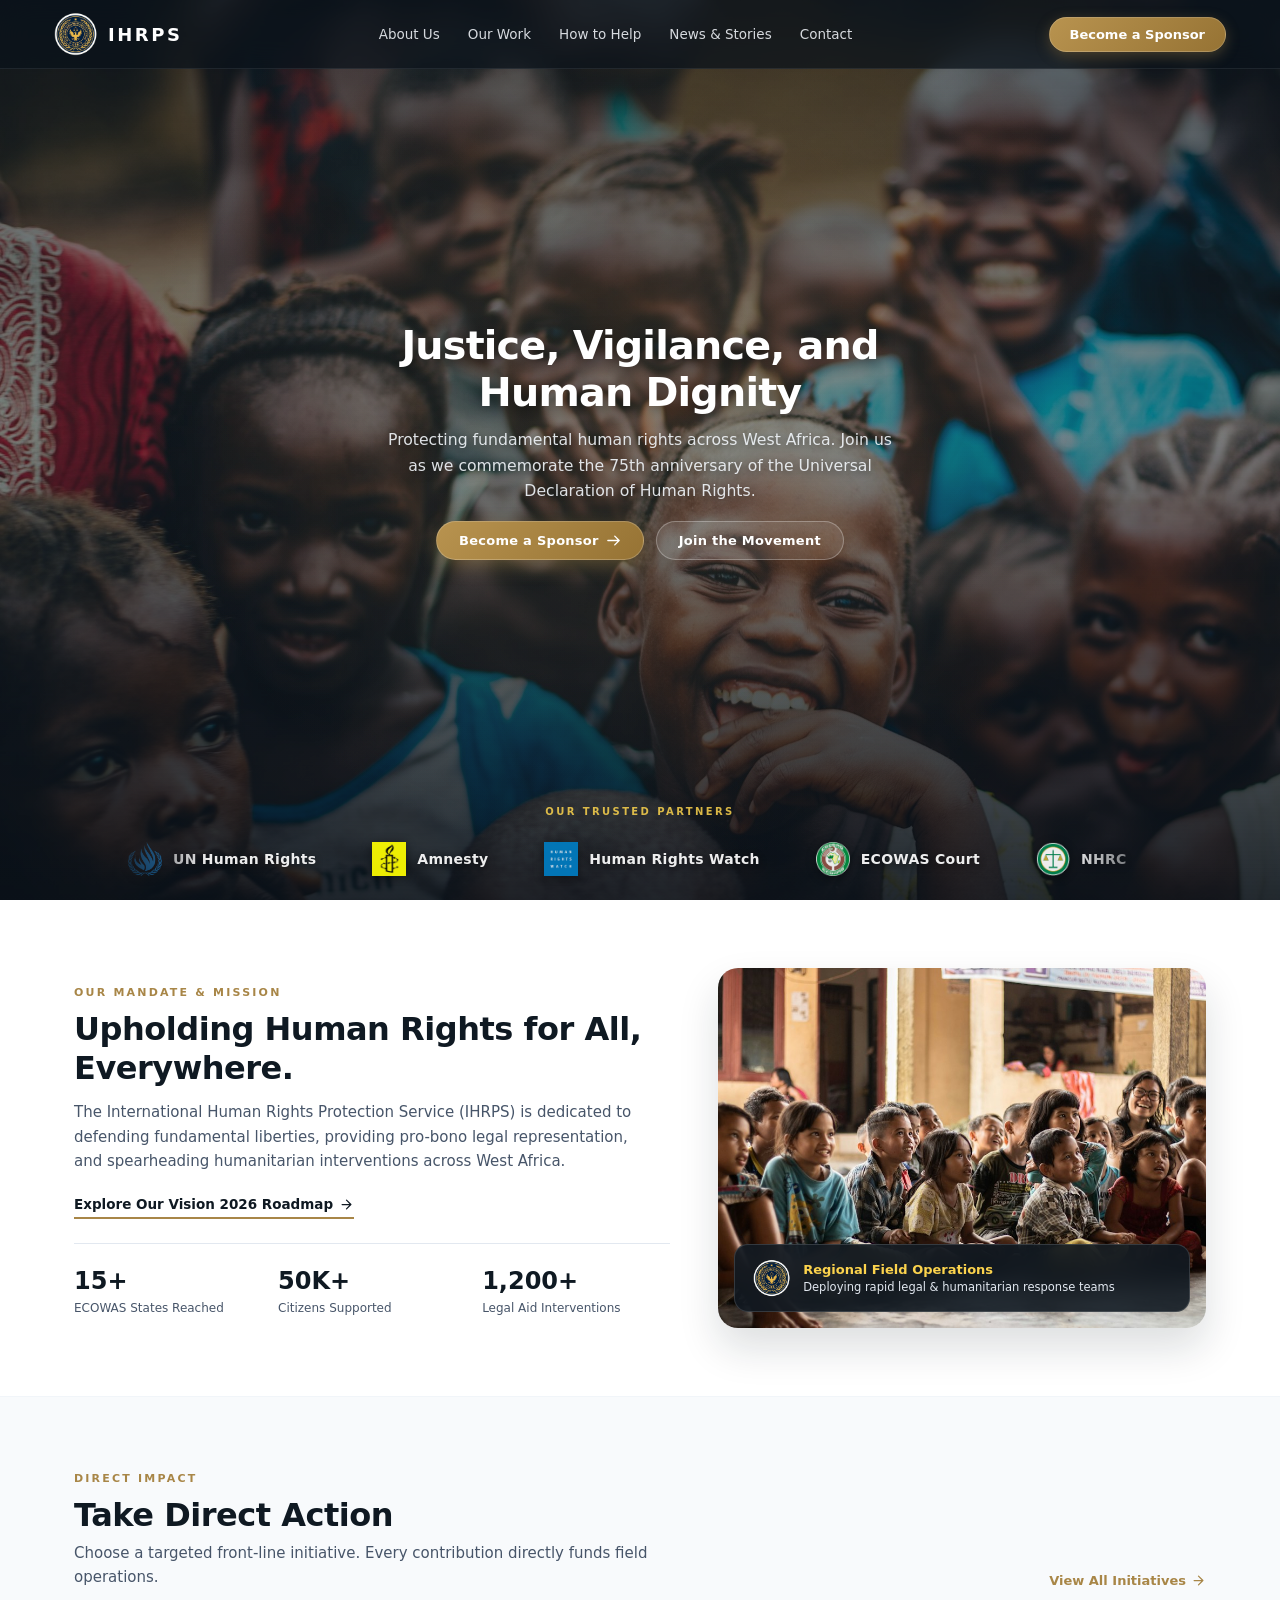
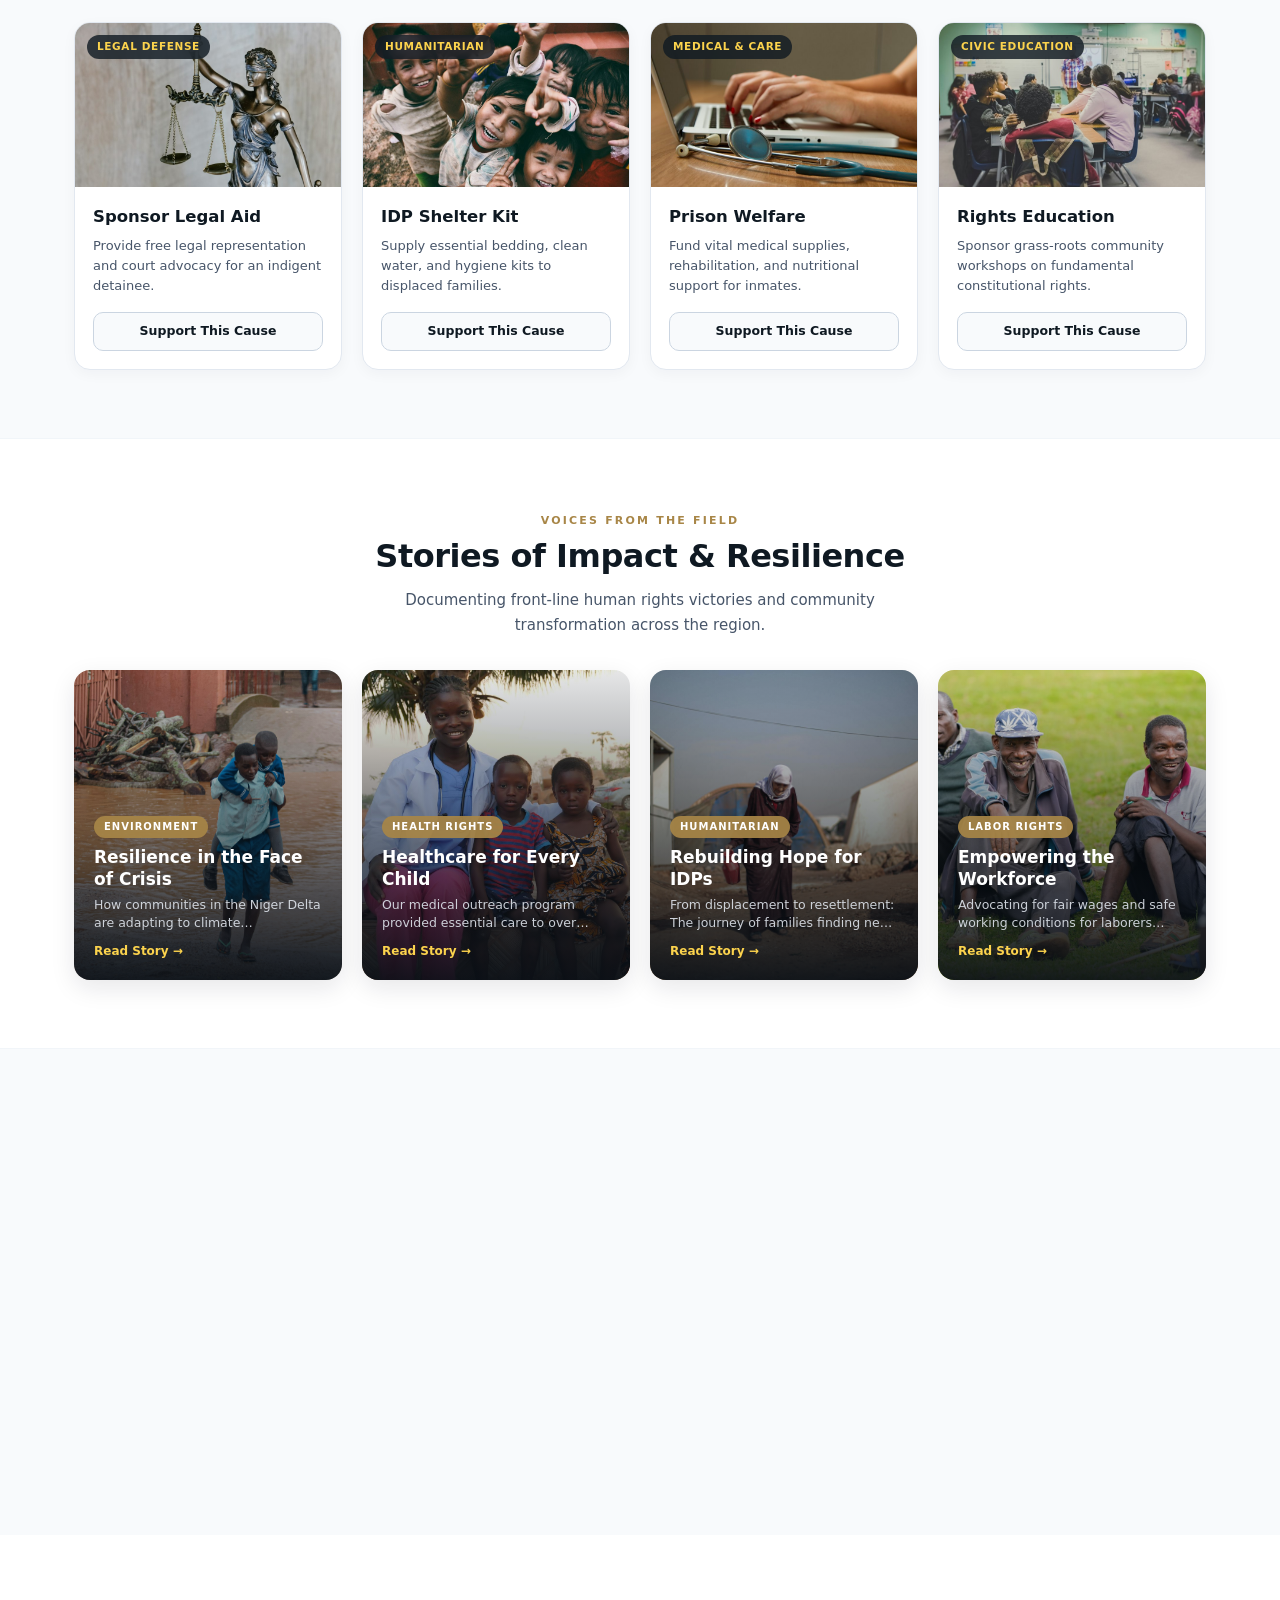
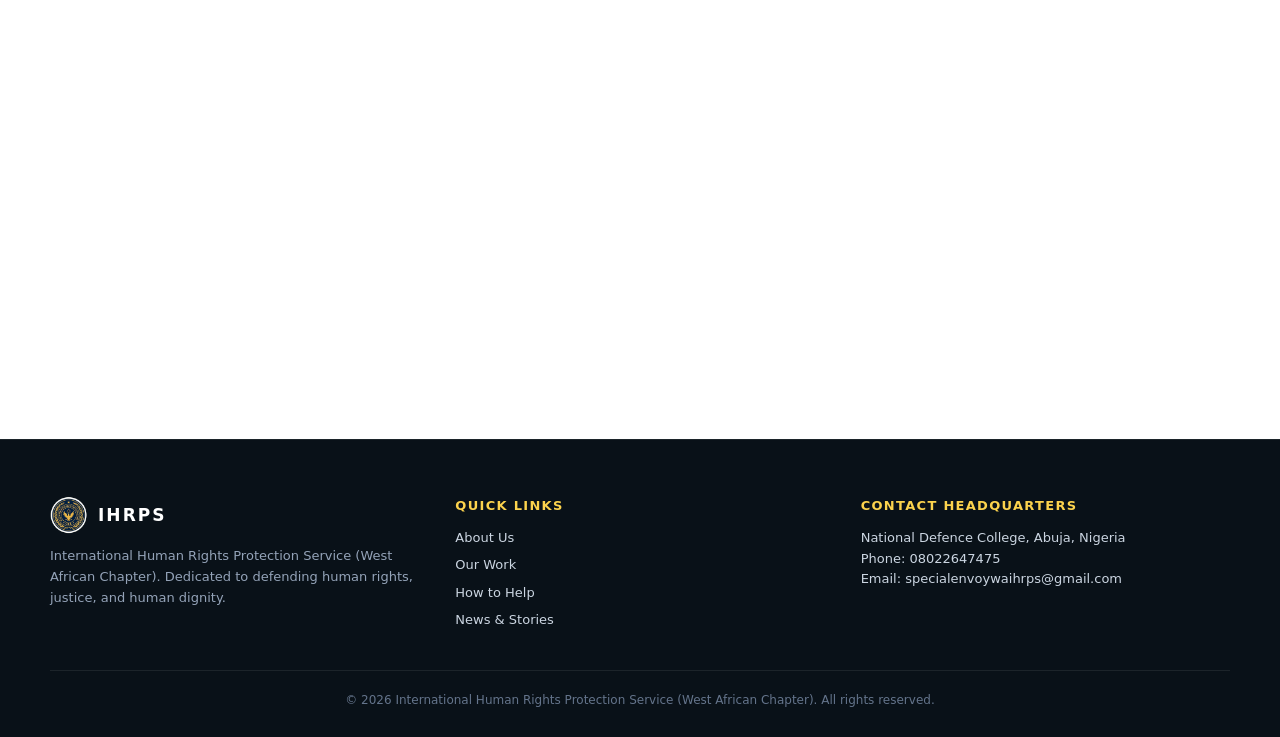
==== commit 8420ec5f: "Position trusted partners slider right near the bottom of the 100vh hero" ====
--- a/index.html
+++ b/index.html
@@ -235,12 +235,12 @@
       color: #ffffff;
       overflow: hidden;
       padding-top: 80px;
-      padding-bottom: 42px;
+      padding-bottom: 12px;
     }
     @media (max-width: 768px) {
       .hero-viewport {
         padding-top: 68px !important;
-        padding-bottom: 72px !important;
+        padding-bottom: 16px !important;
       }
     }
     .hero-bg-photo {
@@ -287,8 +287,7 @@
     }
     @media (max-width: 768px) {
       .hero-center-box {
-        margin-top: auto;
-        margin-bottom: 16px;
+        margin: auto;
         padding: 8px 18px;
       }
     }
@@ -372,11 +371,11 @@
       width: 100%;
       position: relative;
       z-index: 20;
-      margin-bottom: 14px;
+      margin-bottom: 2px;
     }
     @media (max-width: 768px) {
       #trusted-partners-slider-section {
-        margin-bottom: 28px !important;
+        margin-bottom: 4px !important;
       }
     }
     .partners-label-wrap {
